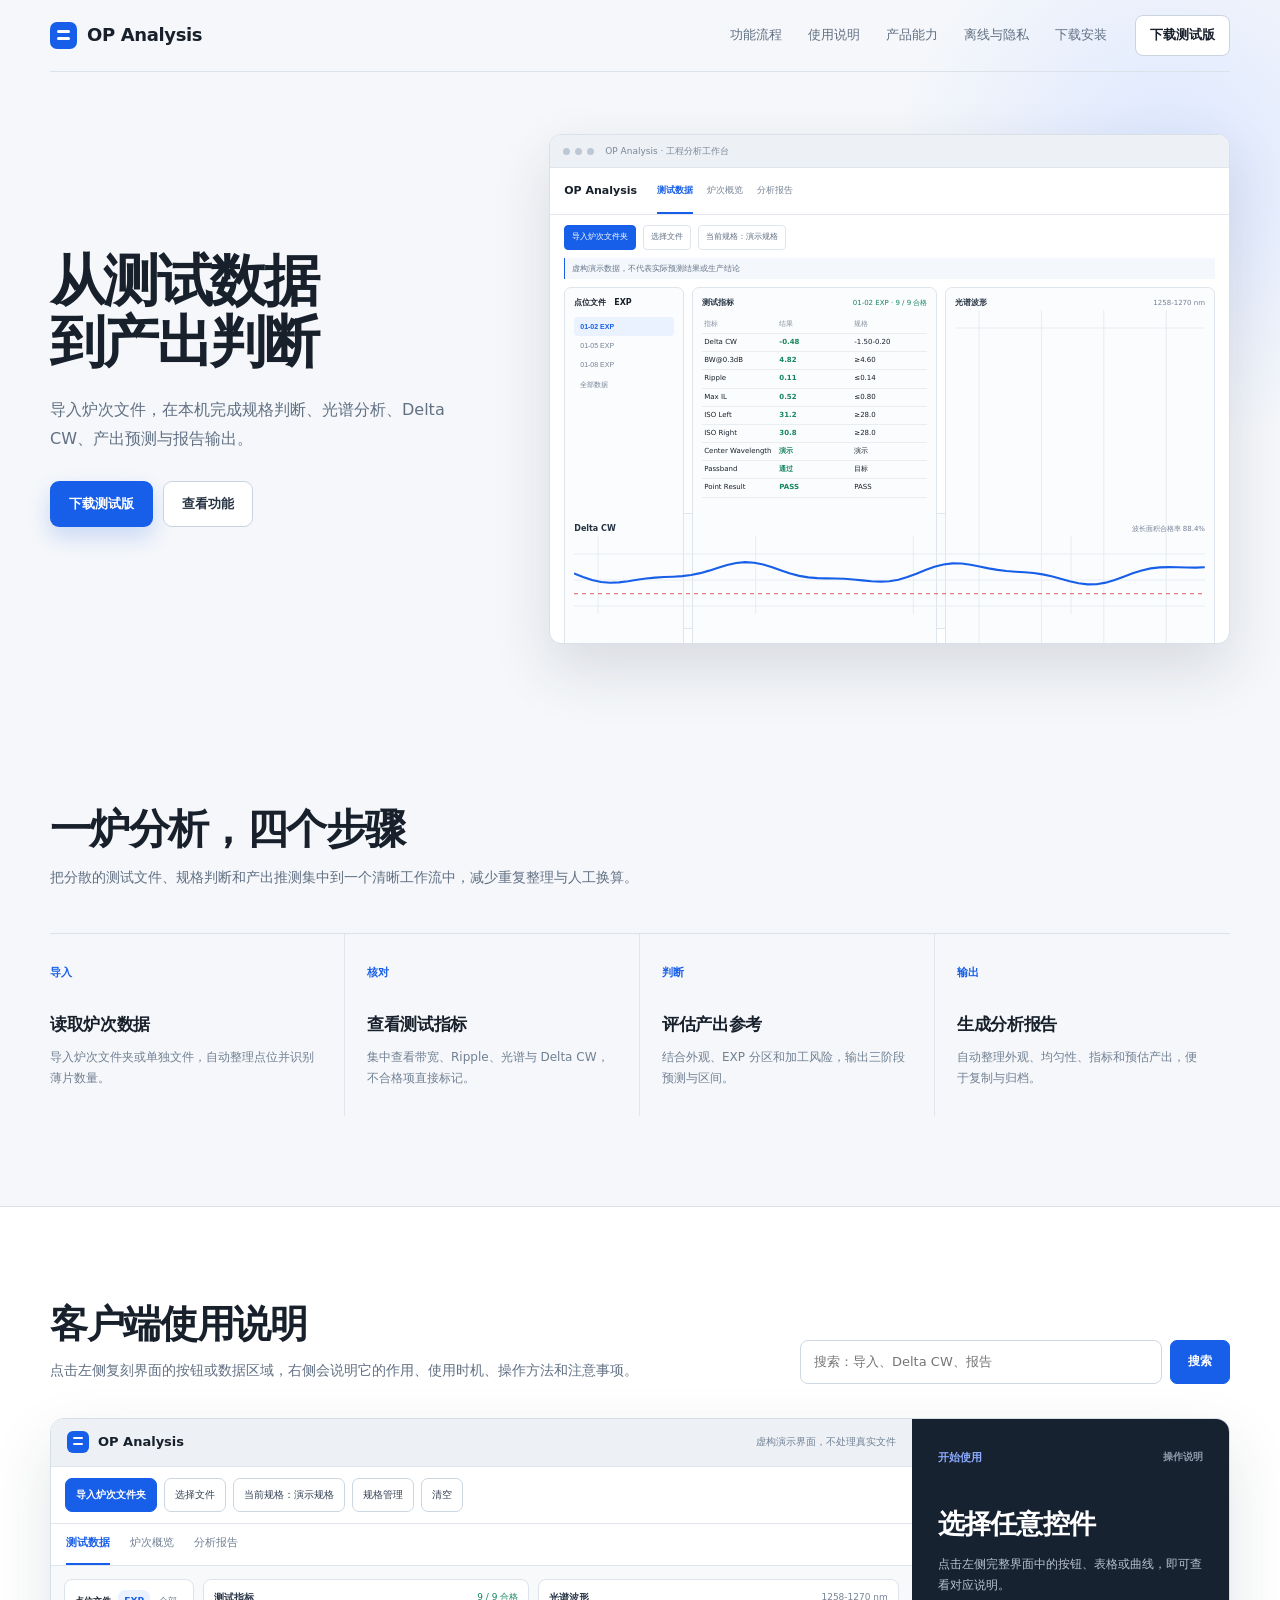
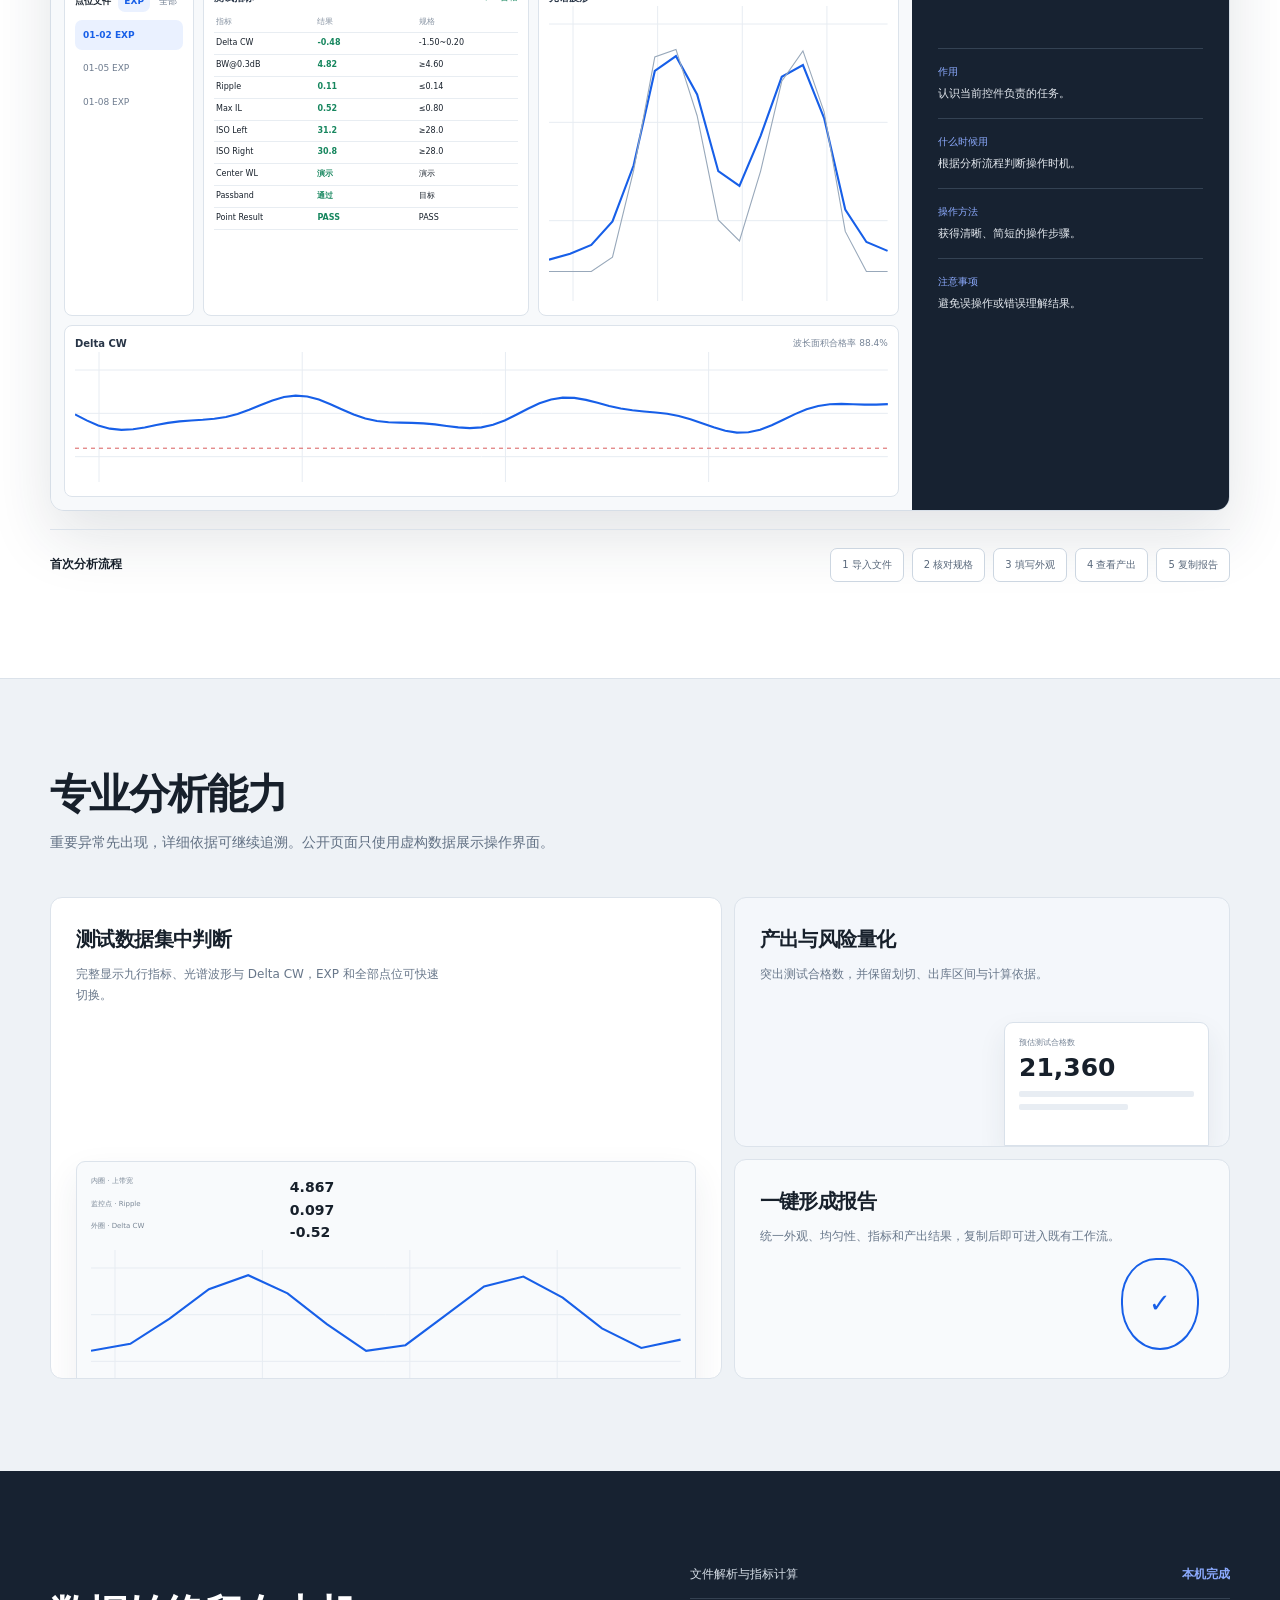
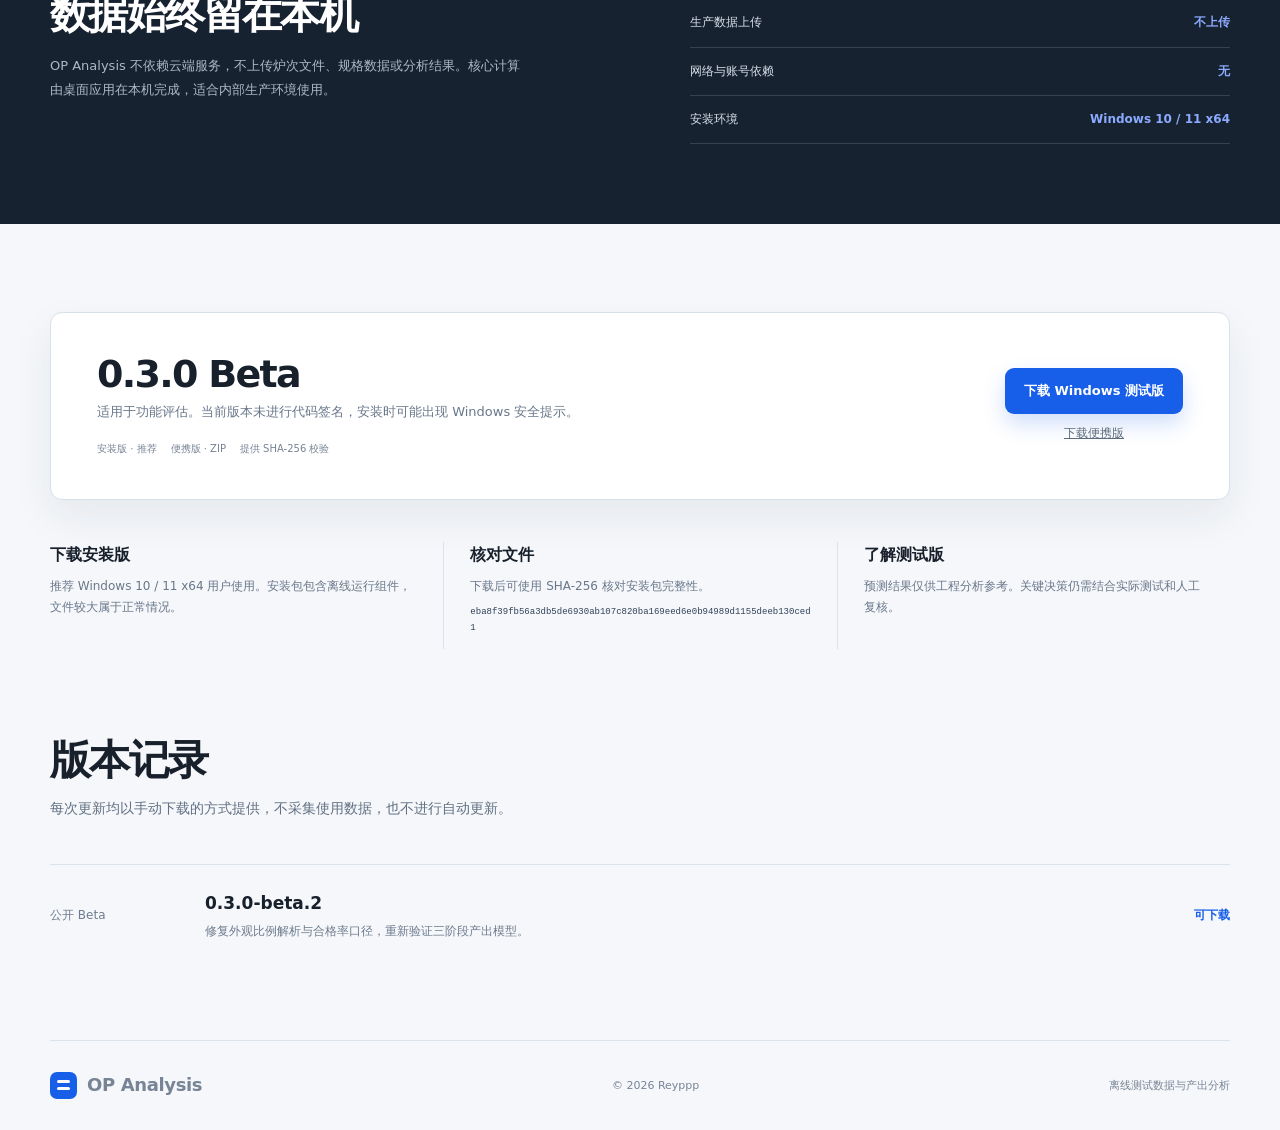
==== index.html @ 9df3c194 "Publish OP Analysis 0.3.0-beta.2" ====
<!doctype html>
<html lang="zh-CN">
<head>
  <meta charset="utf-8">
  <meta name="viewport" content="width=device-width,initial-scale=1">
  <meta name="description" content="OP Analysis 是面向 Windows 的离线测试数据与产出分析工具。">
  <meta property="og:title" content="OP Analysis">
  <meta property="og:description" content="离线测试数据与产出分析">
  <meta property="og:image" content="https://reyp.us/assets/og.png">
  <meta name="twitter:card" content="summary_large_image">
  <title>OP Analysis | 离线测试数据与产出分析</title>
  <link rel="stylesheet" href="styles.css">
</head>
<body>
  <!-- THESIS: 让工程人员在一个安静、可信的页面内理解 OP Analysis 的离线分析能力，拒绝通用 SaaS 装饰。 OWN-WORLD: 冷灰背景、深炭文字和单一钴蓝强调，12px 圆角与精细分隔线。 STORY: 访客看见真实功能的虚构演示，理解数据留在本机，并下载可核验的测试版。 FIRST VIEWPORT: 左侧两行价值主张和下载动作，右侧为可切换的演示工作台。 FORM: 已确认成品参考图的非对称工程发布页。 FINISH: unreviewed and undocumented is unfinished; this build ends with the finish review, the verdict, DESIGN.md, and every shipping raster carrying its provenance. -->
  <header class="site-header">
    <a class="brand" href="#top" aria-label="OP Analysis 首页"><span class="brand-mark" aria-hidden="true"></span>OP Analysis</a>
    <nav aria-label="主导航"><a href="#workflow">功能流程</a><a href="#guide">使用说明</a><a href="#capabilities">产品能力</a><a href="#privacy">离线与隐私</a><a href="#install">下载安装</a></nav>
    <a class="nav-download" href="#install">下载测试版</a>
  </header>

  <main id="top">
    <section class="hero shell">
      <div class="hero-copy">
        <h1>从测试数据<br>到产出判断</h1>
        <p>导入炉次文件，在本机完成规格判断、光谱分析、Delta CW、产出预测与报告输出。</p>
        <div class="hero-actions">
          <a id="installerDownload" class="button button-primary" href="#install">下载测试版</a>
          <a class="button button-secondary" href="#capabilities">查看功能</a>
        </div>
      </div>

      <section class="demo-shell hero-demo" aria-label="OP Analysis 虚构操作演示">
        <div class="demo-window"><span></span><span></span><span></span><small>OP Analysis · 工程分析工作台</small></div>
        <div class="demo-appbar"><b>OP Analysis</b><div class="demo-tabs" role="tablist" aria-label="演示标签"><button id="demo-tab-data" class="active" data-demo-tab="data" role="tab" aria-selected="true" aria-controls="demo-panel-data">测试数据</button><button id="demo-tab-overview" data-demo-tab="overview" role="tab" aria-selected="false" aria-controls="demo-panel-overview">炉次概览</button><button id="demo-tab-report" data-demo-tab="report" role="tab" aria-selected="false" aria-controls="demo-panel-report">分析报告</button></div></div>
        <div class="demo-toolbar"><b class="import-chip">导入炉次文件夹</b><span>选择文件</span><span>当前规格：演示规格</span></div>
        <p class="demo-disclaimer">虚构演示数据，不代表实际预测结果或生产结论</p>

        <section id="demo-panel-data" class="demo-panel active" data-demo-panel="data" role="tabpanel" aria-labelledby="demo-tab-data">
          <div class="data-layout">
            <aside class="file-list"><b>点位文件　EXP</b><button class="selected" data-demo-file="01-02 EXP">01-02 EXP</button><button data-demo-file="01-05 EXP">01-05 EXP</button><button data-demo-file="01-08 EXP">01-08 EXP</button><button data-demo-file="全部数据">全部数据</button></aside>
            <div class="metric-table"><div class="panel-title"><b>测试指标</b><span id="activeDemoFile">01-02 EXP · 9 / 9 合格</span></div><table><thead><tr><th>指标</th><th>结果</th><th>规格</th></tr></thead><tbody id="demoMetrics"></tbody></table></div>
            <div class="wave-card"><div class="panel-title"><b>光谱波形</b><span>1258-1270 nm</span></div><canvas id="waveCanvas" aria-label="虚构光谱波形"></canvas></div>
          </div>
          <div class="delta-card"><div class="panel-title"><b>Delta CW</b><span>波长面积合格率 88.4%</span></div><canvas id="deltaCanvas" aria-label="虚构 Delta CW 曲线"></canvas></div>
        </section>

        <section id="demo-panel-overview" class="demo-panel" data-demo-panel="overview" role="tabpanel" aria-labelledby="demo-tab-overview" hidden>
          <div class="overview-inputs"><span>炉号<strong>SAMPLE-A</strong></span><span>规格<strong>演示规格</strong></span><span>薄片数量<strong>19（自动识别）</strong></span><span>外观<strong>30-15，占比 94%</strong></span></div>
          <div class="result-cards"><article><span>预估划切颗粒数</span><strong>41,280</strong><small>区间 36,900-45,660</small></article><article class="main-result"><span>预估测试合格数</span><strong>24,860</strong><small>区间 20,140-28,920</small></article><article><span>预估出库数</span><strong>20,730</strong><small>区间 16,800-24,660</small></article></div>
          <div class="rate-row"><span>外观可用率<b>94.0%</b></span><span>波长合格率<b>88.4%</b></span><span>指标合格率<b>100%</b></span></div>
          <details><summary>计算详情</summary><p>演示页仅展示信息组织方式，不包含真实计算规则或模型数据。</p></details>
        </section>

        <section id="demo-panel-report" class="demo-panel" data-demo-panel="report" role="tabpanel" aria-labelledby="demo-tab-report" hidden>
          <div class="report-actions"><b>分析报告预览</b><button id="copyDemoReport" type="button">复制报告</button></div>
          <div class="report-sheet"><div><span>日期 / 产品</span><strong>2026-08-24<br>演示产品</strong></div><div><span>炉号 / 规格</span><strong>SAMPLE-A<br>演示规格</strong></div><div class="report-analysis"><span>分析结果</span><p>①外观：30-15，占比 94%<br>②均匀性：合格率 88.4%<br>③指标：内圈、监控点、外圈数据已汇总</p></div><div><span>预估产出</span><strong>20,730<br>（19 pcs）</strong></div></div>
          <p id="copyStatus" class="copy-status" aria-live="polite"></p>
        </section>
      </section>
    </section>

    <section id="workflow" class="workflow shell">
      <div class="section-intro"><h2>一炉分析，四个步骤</h2><p>把分散的测试文件、规格判断和产出推测集中到一个清晰工作流中，减少重复整理与人工换算。</p></div>
      <div class="workflow-grid">
        <article><span>导入</span><h3>读取炉次数据</h3><p>导入炉次文件夹或单独文件，自动整理点位并识别薄片数量。</p></article>
        <article><span>核对</span><h3>查看测试指标</h3><p>集中查看带宽、Ripple、光谱与 Delta CW，不合格项直接标记。</p></article>
        <article><span>判断</span><h3>评估产出参考</h3><p>结合外观、EXP 分区和加工风险，输出三阶段预测与区间。</p></article>
        <article><span>输出</span><h3>生成分析报告</h3><p>自动整理外观、均匀性、指标和预估产出，便于复制与归档。</p></article>
      </div>
    </section>

    <section id="guide" class="client-guide">
      <div class="shell">
        <div class="guide-heading">
          <div><h2>客户端使用说明</h2><p>点击左侧复刻界面的按钮或数据区域，右侧会说明它的作用、使用时机、操作方法和注意事项。</p></div>
          <form class="guide-search" id="guideSearch" role="search"><label><span class="sr-only">搜索功能</span><input id="guideSearchInput" type="search" placeholder="搜索：导入、Delta CW、报告"></label><button type="submit">搜索</button></form>
        </div>

        <div class="guide-workbench">
          <div class="guide-client" aria-label="OP Analysis 虚构客户端操作演示">
            <div class="guide-windowbar"><span class="brand-mark" aria-hidden="true"></span><strong>OP Analysis</strong><small>虚构演示界面，不处理真实文件</small></div>
            <div class="guide-toolbar" aria-label="导入与规格操作">
              <button class="guide-primary" type="button" data-guide-feature="import-folder">导入炉次文件夹</button>
              <button type="button" data-guide-feature="choose-files">选择文件</button>
              <button type="button" data-guide-feature="current-spec">当前规格：演示规格</button>
              <button type="button" data-guide-feature="spec-manager">规格管理</button>
              <button type="button" data-guide-feature="clear">清空</button>
            </div>
            <div class="guide-tabs" role="tablist" aria-label="客户端页面">
              <button class="active" id="guide-tab-data" type="button" role="tab" aria-selected="true" aria-controls="guide-screen-data" data-guide-screen="data" data-guide-feature="tab-data">测试数据</button>
              <button id="guide-tab-overview" type="button" role="tab" aria-selected="false" aria-controls="guide-screen-overview" data-guide-screen="overview" data-guide-feature="tab-overview">炉次概览</button>
              <button id="guide-tab-report" type="button" role="tab" aria-selected="false" aria-controls="guide-screen-report" data-guide-screen="report" data-guide-feature="tab-report">分析报告</button>
            </div>

            <section class="guide-screen active" id="guide-screen-data" role="tabpanel" aria-labelledby="guide-tab-data" data-guide-panel="data">
              <div class="guide-data-grid">
                <aside class="guide-file-panel">
                  <div><strong>点位文件</strong><span><button class="active" type="button" data-guide-feature="exp-filter">EXP</button><button type="button" data-guide-feature="all-filter">全部</button></span></div>
                  <button class="selected" type="button" data-guide-feature="point-file">01-02 EXP</button><button type="button" data-guide-feature="point-file">01-05 EXP</button><button type="button" data-guide-feature="point-file">01-08 EXP</button>
                </aside>
                <div class="guide-metric-panel" tabindex="0" role="button" data-guide-feature="metrics-table">
                  <div class="guide-panel-title"><strong>测试指标</strong><span>9 / 9 合格</span></div>
                  <table><thead><tr><th>指标</th><th>结果</th><th>规格</th></tr></thead><tbody><tr><td>Delta CW</td><td>-0.48</td><td>-1.50~0.20</td></tr><tr><td>BW@0.3dB</td><td>4.82</td><td>≥4.60</td></tr><tr><td>Ripple</td><td>0.11</td><td>≤0.14</td></tr><tr><td>Max IL</td><td>0.52</td><td>≤0.80</td></tr><tr><td>ISO Left</td><td>31.2</td><td>≥28.0</td></tr><tr><td>ISO Right</td><td>30.8</td><td>≥28.0</td></tr><tr><td>Center WL</td><td>演示</td><td>演示</td></tr><tr><td>Passband</td><td>通过</td><td>目标</td></tr><tr><td>Point Result</td><td>PASS</td><td>PASS</td></tr></tbody></table>
                </div>
                <figure class="guide-chart-card" tabindex="0" role="button" data-guide-feature="spectrum"><figcaption><strong>光谱波形</strong><span>1258-1270 nm</span></figcaption><canvas id="guideWaveCanvas" aria-label="虚构光谱波形"></canvas></figure>
              </div>
              <figure class="guide-delta-card" tabindex="0" role="button" data-guide-feature="delta-cw"><figcaption><strong>Delta CW</strong><span>波长面积合格率 88.4%</span></figcaption><canvas id="guideDeltaCanvas" aria-label="虚构 Delta CW 曲线"></canvas></figure>
            </section>

            <section class="guide-screen" id="guide-screen-overview" role="tabpanel" aria-labelledby="guide-tab-overview" data-guide-panel="overview" hidden>
              <div class="guide-overview-fields"><button type="button" data-guide-feature="lot-id"><span>炉号</span><strong>DEMO-001</strong></button><button type="button" data-guide-feature="current-spec"><span>产品系列 / 规格</span><strong>演示规格</strong></button><button type="button" data-guide-feature="slice-count"><span>薄片数量</span><strong>19（自动识别）</strong></button><button type="button" data-guide-feature="appearance"><span>外观描述</span><strong>30-15，占比94%</strong></button></div>
              <div class="guide-risk-row"><button class="guide-risk-badge" type="button" data-guide-feature="high-risk"><span aria-hidden="true"></span>高风险<small>查看解释</small></button></div>
              <div class="guide-yield-cards"><button type="button" data-guide-feature="cut-result"><span>预估划切颗粒数</span><strong>41,280</strong><small>36,900~45,660</small></button><button class="main" type="button" data-guide-feature="test-result"><span>预估测试合格数</span><strong>24,860</strong><small>20,140~28,920</small></button><button type="button" data-guide-feature="ship-result"><span>预估出库数</span><strong>20,730</strong><small>16,800~24,660</small></button></div>
              <div class="guide-rate-row"><span>外观可用率<b>94.0%</b></span><span>波长合格率<b>88.4%</b></span><span>指标合格率<b>100%</b></span></div>
              <div class="guide-overview-actions"><button type="button" data-guide-feature="output-report">输出分析报告</button><button type="button" data-guide-feature="restore-default">恢复默认</button><button type="button" data-guide-feature="calculation-detail">计算详情</button><button type="button" data-guide-feature="algorithm-model">算法模型</button></div>
            </section>

            <section class="guide-screen" id="guide-screen-report" role="tabpanel" aria-labelledby="guide-tab-report" data-guide-panel="report" hidden>
              <div class="guide-report-actions"><strong>分析报告</strong><span><button type="button" data-guide-feature="refresh-report">生成 / 刷新报告</button><button class="guide-primary" type="button" data-guide-feature="copy-report">复制报告</button></span></div>
              <div class="guide-report-table" tabindex="0" role="button" data-guide-feature="report-table"><div><span>日期 / 产品</span><strong>2026-08-26<br>演示产品</strong></div><div><span>炉号 / 规格</span><strong>DEMO-001<br>演示规格</strong></div><div class="wide"><span>分析结果</span><p>①外观：30-15，占比94%<br>②均匀性：合格率88.4%<br>③指标：内圈、监控点、外圈数据已汇总</p></div><div><span>预估产出</span><strong>20,730<br>19 pcs</strong></div></div>
            </section>
          </div>

          <aside class="guide-detail" id="guideDetail" tabindex="-1" aria-live="polite">
            <div class="guide-detail-head"><span id="guideDetailKicker">开始使用</span><b>操作说明</b></div>
            <h3 id="guideDetailTitle">选择任意控件</h3>
            <p id="guideDetailCopy">点击左侧完整界面中的按钮、表格或曲线，即可查看对应说明。</p>
            <dl id="guideDetailList"><div><dt>作用</dt><dd>认识当前控件负责的任务。</dd></div><div><dt>什么时候用</dt><dd>根据分析流程判断操作时机。</dd></div><div><dt>操作方法</dt><dd>获得清晰、简短的操作步骤。</dd></div><div><dt>注意事项</dt><dd>避免误操作或错误理解结果。</dd></div></dl>
          </aside>
        </div>

        <div class="guide-quickstart" aria-label="首次分析流程"><strong>首次分析流程</strong><button type="button" data-guide-jump="import-folder">1 导入文件</button><button type="button" data-guide-jump="current-spec">2 核对规格</button><button type="button" data-guide-jump="appearance">3 填写外观</button><button type="button" data-guide-jump="test-result">4 查看产出</button><button type="button" data-guide-jump="copy-report">5 复制报告</button></div>
      </div>
    </section>

    <section id="capabilities" class="capabilities">
      <div class="shell"><div class="section-intro"><h2>专业分析能力</h2><p>重要异常先出现，详细依据可继续追溯。公开页面只使用虚构数据展示操作界面。</p></div>
        <div class="capability-grid">
          <article class="capability capability-data"><div><h3>测试数据集中判断</h3><p>完整显示九行指标、光谱波形与 Delta CW，EXP 和全部点位可快速切换。</p></div><div class="mini-dashboard"><div><small>内圈 · 上带宽</small><b>4.867</b></div><div><small>监控点 · Ripple</small><b>0.097</b></div><div><small>外圈 · Delta CW</small><b>-0.52</b></div><canvas id="capabilityCanvas" aria-label="虚构指标曲线"></canvas></div></article>
          <article class="capability capability-yield"><h3>产出与风险量化</h3><p>突出测试合格数，并保留划切、出库区间与计算依据。</p><div><small>预估测试合格数</small><b>21,360</b><i></i><i></i></div></article>
          <article class="capability capability-report"><h3>一键形成报告</h3><p>统一外观、均匀性、指标和产出结果，复制后即可进入既有工作流。</p><strong aria-hidden="true">✓</strong></article>
        </div>
      </div>
    </section>

    <section id="privacy" class="privacy">
      <div class="shell privacy-grid"><div><h2>数据始终留在本机</h2><p>OP Analysis 不依赖云端服务，不上传炉次文件、规格数据或分析结果。核心计算由桌面应用在本机完成，适合内部生产环境使用。</p></div><div class="privacy-list"><span>文件解析与指标计算 <b>本机完成</b></span><span>生产数据上传 <b>不上传</b></span><span>网络与账号依赖 <b>无</b></span><span>安装环境 <b>Windows 10 / 11 x64</b></span></div></div>
    </section>

    <section id="install" class="install shell">
      <div class="download-box"><div><h2>0.3.0 Beta</h2><p id="releaseHint">适用于功能评估。当前版本未进行代码签名，安装时可能出现 Windows 安全提示。</p><div class="release-meta"><span>安装版 · 推荐</span><span>便携版 · ZIP</span><span>提供 SHA-256 校验</span></div></div><div class="download-actions"><a id="installerDownloadSecondary" class="button button-primary" href="#install">下载 Windows 测试版</a><a id="portableDownload" class="portable-link" href="#install">下载便携版</a></div></div>
      <div class="install-notes"><article><h3>下载安装版</h3><p>推荐 Windows 10 / 11 x64 用户使用。安装包包含离线运行组件，文件较大属于正常情况。</p></article><article><h3>核对文件</h3><p>下载后可使用 SHA-256 核对安装包完整性。<code id="shaValue">发布时提供</code></p></article><article><h3>了解测试版</h3><p>预测结果仅供工程分析参考。关键决策仍需结合实际测试和人工复核。</p></article></div>
    </section>

    <section class="release shell"><div class="section-intro"><h2>版本记录</h2><p>每次更新均以手动下载的方式提供，不采集使用数据，也不进行自动更新。</p></div><article><time>公开 Beta</time><div><h3 id="releaseVersion">0.3.0-beta.2</h3><p>修复外观比例解析与合格率口径，重新验证三阶段产出模型。</p></div><span id="releaseState">准备中</span></article></section>
  </main>

  <footer class="shell"><a class="brand" href="#top"><span class="brand-mark" aria-hidden="true"></span>OP Analysis</a><span>© <span id="year"></span> Reyppp</span><span>离线测试数据与产出分析</span></footer>
  <script src="release.js"></script>
  <script src="demo.js"></script>
</body>
</html>
---- styles.css ----
:root {
  color-scheme: light;
  --ground: #f5f7fa;
  --paper: #fff;
  --surface: #eef2f6;
  --line: #dbe2ea;
  --ink: #17202b;
  --muted: #617083;
  --blue: #175fe8;
  --blue-dark: #104bc1;
  --blue-soft: #eaf1ff;
  --night: #172231;
  --radius: 12px;
  overflow-x: clip;
}
* { box-sizing: border-box; }
html { scroll-behavior: smooth; }
body { margin: 0; overflow-x: clip; background: var(--ground); color: var(--ink); font-family: "Segoe UI Variable", "Microsoft YaHei", system-ui, sans-serif; line-height: 1.6; }
a { color: inherit; }
.sr-only { position: absolute; width: 1px; height: 1px; overflow: hidden; clip: rect(0,0,0,0); white-space: nowrap; }
.shell { width: min(1180px, calc(100% - 48px)); margin-inline: auto; }

.site-header { width: min(1180px, calc(100% - 48px)); height: 72px; display: flex; align-items: center; gap: 28px; margin: auto; border-bottom: 1px solid var(--line); }
.brand { display: inline-flex; align-items: center; gap: 10px; font-size: 18px; font-weight: 700; letter-spacing: -.02em; text-decoration: none; }
.brand-mark { position: relative; width: 27px; height: 27px; border-radius: 7px; background: var(--blue); }
.brand-mark:before { content: ""; position: absolute; top: 8px; left: 7px; width: 13px; height: 3px; border-radius: 2px; background: #fff; box-shadow: 0 7px 0 #fff; }
nav { display: flex; gap: 26px; margin-left: auto; }
nav a { color: var(--muted); font-size: 13px; text-decoration: none; transition: color .2s ease; }
nav a:hover, .portable-link:hover { color: var(--blue); }
.nav-download { padding: 9px 14px; border: 1px solid #cad4df; border-radius: 8px; background: var(--paper); font-size: 13px; font-weight: 650; text-decoration: none; }

.hero { position: relative; display: grid; grid-template-columns: .78fr 1.22fr; align-items: center; gap: 64px; min-height: 610px; padding-block: 62px 72px; }
.hero:after { content: ""; position: absolute; z-index: -1; top: -180px; right: -17vw; width: 560px; height: 560px; border-radius: 50%; background: radial-gradient(circle, #dce7ff 0, rgba(220,231,255,0) 69%); }
h1, h2, h3, p { margin-top: 0; }
h1 { max-width: 440px; margin-bottom: 22px; font-size: clamp(42px, 4.4vw, 62px); line-height: 1.08; letter-spacing: -.045em; font-weight: 720; }
.hero-copy > p { max-width: 420px; margin-bottom: 28px; color: var(--muted); font-size: 16px; line-height: 1.82; }
.hero-actions { display: flex; gap: 10px; }
.button { min-height: 46px; display: inline-flex; align-items: center; justify-content: center; padding: 0 18px; border: 1px solid transparent; border-radius: 9px; font-size: 13px; font-weight: 700; text-decoration: none; transition: transform .18s ease, background .18s ease, border-color .18s ease; }
.button:active { transform: translateY(1px); }
.button-primary { background: var(--blue); color: #fff; box-shadow: 0 10px 22px rgba(23,95,232,.2); }
.button-primary:hover { background: var(--blue-dark); }
.button-secondary { border-color: #cad4df; background: var(--paper); color: #283545; }
.button-secondary:hover { border-color: #9eb1c7; }

.demo-shell { min-width: 0; overflow: hidden; border: 1px solid #d9e0e8; border-radius: var(--radius); background: var(--paper); box-shadow: 0 25px 60px rgba(39,53,71,.14); }
.demo-window { height: 33px; display: flex; align-items: center; gap: 5px; padding: 0 13px; border-bottom: 1px solid #dfe5ec; background: #edf1f5; }
.demo-window span { width: 7px; height: 7px; border-radius: 50%; background: #bec8d4; }
.demo-window small { margin-left: 6px; color: #7a8797; font-size: 9px; }
.demo-appbar { height: 47px; display: flex; align-items: center; gap: 20px; padding: 0 14px; border-bottom: 1px solid #e4e8ee; }
.demo-appbar > b { font-size: 11px; }
.demo-tabs { height: 100%; display: flex; gap: 14px; }
.demo-tabs button { padding: 0; border: 0; border-bottom: 2px solid transparent; background: transparent; color: #778494; font-size: 9px; cursor: pointer; }
.demo-tabs button.active { border-bottom-color: var(--blue); color: var(--blue); font-weight: 700; }
.demo-tabs button:focus-visible, .file-list button:focus-visible, .report-actions button:focus-visible { outline: 2px solid var(--blue); outline-offset: 2px; }
.demo-toolbar { display: flex; align-items: center; gap: 7px; padding: 10px 14px; }
.demo-toolbar > * { padding: 5px 7px; border: 1px solid #dfe5ec; border-radius: 4px; color: #607084; font-size: 8px; font-weight: 500; }
.demo-toolbar > b { border-color: var(--blue); background: var(--blue); color: #fff; }
.demo-disclaimer { margin: -2px 14px 8px; padding: 5px 7px; border-left: 1px solid var(--blue); background: #f4f7fb; color: #65758a; font-size: 8px; line-height: 1.4; }
.demo-panel { min-width: 0; padding: 0 14px 14px; }
.data-layout { min-width: 0; display: grid; grid-template-columns: 120px 1fr 1.1fr; gap: 8px; height: 218px; }
.file-list, .metric-table, .wave-card, .delta-card { min-width: 0; border: 1px solid #dfe5ec; border-radius: 7px; background: #fbfcfd; }
.file-list { padding: 9px; }
.file-list > b { display: block; margin-bottom: 7px; font-size: 8px; }
.file-list button { display: block; width: 100%; padding: 6px; border: 0; border-radius: 4px; background: transparent; color: #718094; font-size: 7px; text-align: left; cursor: pointer; }
.file-list button.selected { background: var(--blue-soft); color: var(--blue); font-weight: 700; }
.metric-table, .wave-card, .delta-card { padding: 9px; }
.panel-title { display: flex; justify-content: space-between; align-items: center; color: #728094; font-size: 7px; }
.panel-title b { color: #253243; font-size: 8px; }
.metric-table .panel-title span { color: #16865e; }
table { width: 100%; margin-top: 6px; border-collapse: collapse; table-layout: fixed; font-size: 7px; }
th, td { padding: 3px 2px; overflow-wrap: anywhere; border-bottom: 1px solid #e8edf2; text-align: left; }
th { color: #8793a2; font-weight: 500; }
td:nth-child(2) { color: #16865e; font-weight: 650; }
.wave-card canvas, .delta-card canvas { display: block; width: 100%; height: calc(100% - 18px); }
.delta-card { height: 116px; margin-top: 8px; }
.overview-inputs, .rate-row { display: grid; grid-template-columns: repeat(4, 1fr); gap: 8px; }
.overview-inputs span, .rate-row span { padding: 10px; border: 1px solid #dfe5ec; border-radius: 6px; color: #718094; font-size: 8px; }
.overview-inputs strong, .rate-row b { display: block; margin-top: 2px; color: #263344; font-size: 10px; }
.result-cards { display: grid; grid-template-columns: repeat(3, 1fr); gap: 8px; margin: 16px 0; }
.result-cards article { padding: 13px; border: 1px solid #dfe5ec; border-radius: 7px; }
.result-cards span, .result-cards small { display: block; color: #718094; font-size: 8px; }
.result-cards strong { display: block; margin: 5px 0; color: #253243; font-size: 22px; line-height: 1.1; }
.result-cards .main-result { border-color: #9bb8ff; background: var(--blue-soft); }
.result-cards .main-result strong { color: var(--blue); }
.rate-row { grid-template-columns: repeat(3, 1fr); }
details { margin-top: 12px; padding: 9px; border-top: 1px solid #dfe5ec; color: #68778a; font-size: 9px; }
details p { margin: 7px 0 0; }
.report-actions { display: flex; align-items: center; justify-content: space-between; margin-bottom: 8px; font-size: 10px; }
.report-actions button { padding: 6px 9px; border: 1px solid #cad4df; border-radius: 5px; background: #fff; color: #334154; font-size: 9px; cursor: pointer; }
.report-sheet { display: grid; grid-template-columns: 1fr 1fr 2.3fr 1fr; min-height: 221px; border: 1px solid #cfd8e2; background: #fff; color: #243143; }
.report-sheet > div { padding: 12px; border-right: 1px solid #d5dde6; font-size: 9px; }
.report-sheet > div:last-child { border-right: 0; }
.report-sheet span { display: block; margin-bottom: 9px; color: #738193; font-size: 8px; }
.report-sheet p { line-height: 1.8; }
.copy-status { min-height: 16px; margin: 8px 0 0; color: #16865e; font-size: 9px; text-align: right; }

.workflow { padding-block: 90px; }
.section-intro { max-width: 650px; margin-bottom: 42px; }
.section-intro h2 { margin-bottom: 12px; font-size: clamp(31px,3.2vw,42px); line-height: 1.16; letter-spacing: -.04em; }
.section-intro p { margin-bottom: 0; color: var(--muted); font-size: 14px; line-height: 1.8; }
.workflow-grid { display: grid; grid-template-columns: repeat(4,1fr); border-top: 1px solid var(--line); }
.workflow-grid article { min-height: 182px; padding: 24px 22px 0 0; border-right: 1px solid #e1e6ec; }
.workflow-grid article + article { padding-left: 22px; }
.workflow-grid article:last-child { border-right: 0; }
.workflow-grid span { color: var(--blue); font-size: 11px; font-weight: 700; }
.workflow-grid h3 { margin: 28px 0 9px; font-size: 17px; letter-spacing: -.02em; }
.workflow-grid p { color: #718093; font-size: 12px; line-height: 1.75; }

.client-guide { padding-block: 96px; overflow: hidden; border-block: 1px solid var(--line); background: #fff; }
.guide-heading { display: grid; grid-template-columns: minmax(0,1fr) minmax(320px,430px); gap: 54px; align-items: end; margin-bottom: 34px; }
.guide-heading h2 { margin-bottom: 12px; font-size: 38px; line-height: 1.15; letter-spacing: -.035em; }
.guide-heading p { max-width: 650px; margin-bottom: 0; color: var(--muted); font-size: 14px; line-height: 1.8; }
.guide-search { display: grid; grid-template-columns: 1fr auto; gap: 8px; }
.guide-search label { min-width: 0; }
.guide-search input { width: 100%; height: 44px; padding: 0 13px; border: 1px solid #cfd8e2; border-radius: 8px; background: #fff; color: var(--ink); font: inherit; font-size: 13px; }
.guide-search button, .guide-toolbar button, .guide-tabs button, .guide-file-panel button, .guide-overview-actions button, .guide-report-actions button, .guide-quickstart button { border: 1px solid #ccd6e1; border-radius: 7px; background: #fff; color: #334154; font: inherit; cursor: pointer; }
.guide-search button { padding-inline: 17px; border-color: var(--blue); background: var(--blue); color: #fff; font-size: 12px; font-weight: 700; }
.guide-workbench { display: grid; grid-template-columns: minmax(0,1.9fr) minmax(290px,.7fr); min-height: 650px; border: 1px solid #d6dee7; border-radius: 14px; background: #eef2f6; box-shadow: 0 26px 62px rgba(30,45,63,.13); }
.guide-client { min-width: 0; overflow: hidden; border-radius: 13px 0 0 13px; background: #f7f9fb; }
.guide-windowbar { height: 48px; display: flex; align-items: center; gap: 9px; padding: 0 16px; border-bottom: 1px solid #dfe5ec; background: #edf1f5; }
.guide-windowbar .brand-mark { width: 22px; height: 22px; border-radius: 6px; }
.guide-windowbar .brand-mark:before { top: 6px; left: 6px; width: 10px; height: 2px; box-shadow: 0 6px 0 #fff; }
.guide-windowbar strong { font-size: 13px; }
.guide-windowbar small { margin-left: auto; color: #718094; font-size: 10px; }
.guide-toolbar { display: flex; gap: 7px; padding: 11px 14px; border-bottom: 1px solid #e1e6ec; background: #fff; }
.guide-toolbar button { min-height: 34px; padding: 0 10px; font-size: 10px; }
.guide-toolbar .guide-primary, .guide-report-actions .guide-primary { border-color: var(--blue); background: var(--blue); color: #fff; font-weight: 700; }
.guide-tabs { display: flex; gap: 20px; height: 42px; padding: 0 15px; border-bottom: 1px solid #dfe5ec; background: #fff; }
.guide-tabs button { padding: 0; border: 0; border-bottom: 2px solid transparent; border-radius: 0; background: transparent; color: #718094; font-size: 11px; }
.guide-tabs button.active { border-bottom-color: var(--blue); color: var(--blue); font-weight: 700; }
.guide-screen { min-width: 0; padding: 13px; }
.guide-data-grid { min-width: 0; display: grid; grid-template-columns: 130px minmax(250px,.95fr) minmax(260px,1.05fr); gap: 9px; height: 337px; }
.guide-file-panel, .guide-metric-panel, .guide-chart-card, .guide-delta-card { min-width: 0; margin: 0; border: 1px solid #dce3eb; border-radius: 8px; background: #fff; }
.guide-file-panel { padding: 10px; }
.guide-file-panel > div { display: flex; align-items: center; justify-content: space-between; gap: 5px; margin-bottom: 8px; font-size: 9px; }
.guide-file-panel > div span { display: flex; gap: 3px; }
.guide-file-panel button { display: block; width: 100%; margin-bottom: 3px; padding: 7px; border-color: transparent; background: transparent; color: #6d7b8e; font-size: 9px; text-align: left; }
.guide-file-panel > div button { width: auto; margin: 0; padding: 3px 5px; text-align: center; }
.guide-file-panel button.selected, .guide-file-panel button.active { background: var(--blue-soft); color: var(--blue); font-weight: 700; }
.guide-metric-panel { padding: 10px; cursor: pointer; }
.guide-panel-title, .guide-chart-card figcaption, .guide-delta-card figcaption { display: flex; align-items: center; justify-content: space-between; gap: 8px; color: #758396; font-size: 9px; }
.guide-panel-title strong, .guide-chart-card strong, .guide-delta-card strong { color: #273446; font-size: 10px; }
.guide-panel-title span { color: #16865e; }
.guide-metric-panel table { font-size: 8px; }
.guide-metric-panel th, .guide-metric-panel td { padding: 4px 2px; }
.guide-chart-card, .guide-delta-card { padding: 10px; cursor: pointer; }
.guide-chart-card canvas, .guide-delta-card canvas { display: block; width: 100%; height: calc(100% - 20px); }
.guide-delta-card { height: 172px; margin-top: 9px; }
.guide-overview-fields { display: grid; grid-template-columns: 1fr 1fr 1.05fr 1.7fr; gap: 8px; }
.guide-overview-fields button, .guide-yield-cards button { min-width: 0; padding: 12px; border: 1px solid #dce3eb; border-radius: 8px; background: #fff; color: inherit; font: inherit; text-align: left; cursor: pointer; }
.guide-overview-fields span, .guide-yield-cards span, .guide-yield-cards small { display: block; color: #718094; font-size: 9px; }
.guide-overview-fields strong { display: block; margin-top: 4px; overflow-wrap: anywhere; font-size: 11px; }
.guide-risk-row { display: flex; justify-content: flex-end; margin-top: 9px; }
.guide-risk-badge { display: inline-flex; align-items: center; gap: 6px; min-height: 28px; padding: 0 9px; border: 1px solid #e4b9b2; border-radius: 999px; background: #fff4f2; color: #a43c2d; font: inherit; font-size: 9px; font-weight: 700; cursor: pointer; }
.guide-risk-badge > span { width: 6px; height: 6px; border-radius: 50%; background: #c94d3b; }
.guide-risk-badge small { color: #9b655d; font-size: 8px; font-weight: 500; }
.guide-yield-cards { display: grid; grid-template-columns: repeat(3,1fr); gap: 9px; margin-top: 13px; }
.guide-yield-cards button { min-height: 150px; }
.guide-yield-cards button.main { border-color: #9eb9f5; background: var(--blue-soft); }
.guide-yield-cards strong { display: block; margin: 20px 0 7px; font-size: 29px; line-height: 1; letter-spacing: -.03em; }
.guide-yield-cards button.main strong { color: var(--blue); }
.guide-rate-row { display: grid; grid-template-columns: repeat(3,1fr); gap: 8px; margin-top: 12px; }
.guide-rate-row span { padding: 10px 12px; border-top: 1px solid #dce3eb; color: #718094; font-size: 9px; }
.guide-rate-row b { float: right; color: #273446; font-size: 11px; }
.guide-overview-actions { display: flex; gap: 7px; margin-top: 20px; }
.guide-overview-actions button, .guide-report-actions button { padding: 8px 10px; font-size: 10px; }
.guide-report-actions { display: flex; align-items: center; justify-content: space-between; margin-bottom: 12px; }
.guide-report-actions > span { display: flex; gap: 7px; }
.guide-report-table { display: grid; grid-template-columns: 1fr 1.1fr 2.4fr 1fr; min-height: 420px; border: 1px solid #ced8e3; background: #fff; cursor: pointer; }
.guide-report-table > div { padding: 16px; border-right: 1px solid #d8e0e8; }
.guide-report-table > div:last-child { border-right: 0; }
.guide-report-table span { display: block; margin-bottom: 14px; color: #718094; font-size: 10px; }
.guide-report-table strong, .guide-report-table p { font-size: 12px; line-height: 2; }
.guide-detail { min-width: 0; padding: 30px 26px; border-radius: 0 13px 13px 0; background: var(--night); color: #fff; }
.guide-detail-head { display: flex; align-items: center; justify-content: space-between; gap: 15px; margin-bottom: 42px; }
.guide-detail-head span { color: #8dabff; font-size: 11px; font-weight: 700; }
.guide-detail-head b { color: #8f9bab; font-size: 10px; }
.guide-detail h3 { margin-bottom: 13px; font-size: 27px; line-height: 1.2; letter-spacing: -.03em; }
.guide-detail > p { min-height: 68px; margin-bottom: 26px; color: #b8c2ce; font-size: 12px; line-height: 1.8; }
.guide-detail dl { margin: 0; }
.guide-detail dl div { padding: 15px 0; border-top: 1px solid #344253; }
.guide-detail dt { margin-bottom: 5px; color: #8dabff; font-size: 10px; }
.guide-detail dd { margin: 0; color: #e5eaf0; font-size: 11px; line-height: 1.65; }
.guide-client [data-guide-feature].is-guide-active { outline: 2px solid var(--blue); outline-offset: 2px; box-shadow: 0 0 0 5px rgba(23,95,232,.1); }
.guide-search input:focus-visible, .guide-search button:focus-visible, .guide-client [role="button"]:focus-visible, .guide-client button:focus-visible, .guide-quickstart button:focus-visible { outline: 2px solid var(--blue); outline-offset: 2px; }
.guide-quickstart { display: flex; align-items: center; gap: 8px; margin-top: 18px; padding-top: 18px; border-top: 1px solid var(--line); }
.guide-quickstart strong { margin-right: auto; font-size: 12px; }
.guide-quickstart button { padding: 8px 11px; color: #59687b; font-size: 10px; }

.capabilities { padding-block: 92px; background: var(--surface); }
.capability-grid { display: grid; grid-template-columns: 1.15fr .85fr; grid-template-rows: 250px 220px; gap: 12px; }
.capability { position: relative; overflow: hidden; padding: 25px; border: 1px solid #dce3eb; border-radius: var(--radius); background: #f9fafb; }
.capability h3 { margin-bottom: 9px; font-size: 20px; letter-spacing: -.03em; }
.capability p { max-width: 370px; color: #68778a; font-size: 12px; line-height: 1.75; }
.capability-data { grid-row: 1 / 3; background: #fff; }
.mini-dashboard { position: absolute; right: 25px; bottom: -28px; left: 25px; height: 245px; padding: 14px; border: 1px solid #dce3eb; border-radius: 9px 9px 0 0; background: #f8fafc; box-shadow: 0 14px 35px rgba(40,54,72,.08); }
.mini-dashboard > div { display: grid; grid-template-columns: repeat(3,1fr); gap: 7px; }
.mini-dashboard > div > div { padding: 9px; border-radius: 5px; background: #eef2f6; }
.mini-dashboard small { display: block; color: #7b8897; font-size: 7px; }
.mini-dashboard b { font-size: 14px; }
.mini-dashboard canvas { display: block; width: 100%; height: 140px; margin-top: 7px; }
.capability-yield { background: #f4f7fb; }
.capability-yield > div { position: absolute; right: 20px; bottom: 0; width: 205px; height: 124px; padding: 14px; border: 1px solid #d9e1ea; border-radius: 9px 9px 0 0; background: #fff; box-shadow: 0 12px 28px rgba(38,51,68,.08); }
.capability-yield small { display: block; color: #768496; font-size: 8px; }
.capability-yield b { display: block; margin: 5px 0 11px; font-size: 25px; line-height: 1; }
.capability-yield i { display: block; width: 100%; height: 6px; margin-top: 7px; border-radius: 2px; background: #e8edf3; }
.capability-yield i:last-child { width: 62%; }
.capability-report { background: #f8fafc; }
.capability-report strong { position: absolute; right: 30px; bottom: 28px; display: grid; width: 78px; height: 92px; place-items: center; border: 2px solid var(--blue); border-radius: 45% 45% 50% 50%; color: var(--blue); font-size: 26px; }

.privacy { padding-block: 80px; background: var(--night); color: #fff; }
.privacy-grid { display: grid; grid-template-columns: 1fr 1fr; gap: 100px; align-items: center; }
.privacy h2 { margin-bottom: 16px; font-size: 40px; line-height: 1.14; letter-spacing: -.04em; }
.privacy p { max-width: 480px; margin-bottom: 0; color: #aeb8c5; font-size: 13px; line-height: 1.9; }
.privacy-list span { display: flex; justify-content: space-between; padding: 14px 0; border-bottom: 1px solid #344151; color: #d8e0e9; font-size: 12px; }
.privacy-list b { color: #8cabff; font-weight: 650; }

.install { padding-block: 88px; }
.download-box { display: grid; grid-template-columns: 1fr auto; gap: 30px; align-items: center; padding: 42px 46px; border: 1px solid #d8e0e8; border-radius: var(--radius); background: var(--paper); box-shadow: 0 17px 42px rgba(34,48,66,.07); }
.download-box h2 { margin-bottom: 9px; font-size: 38px; line-height: 1; letter-spacing: -.045em; }
.download-box p { max-width: 570px; margin-bottom: 0; color: #69778a; font-size: 13px; }
.release-meta { display: flex; gap: 14px; margin-top: 18px; color: #778496; font-size: 10px; }
.download-actions { display: flex; flex-direction: column; align-items: center; gap: 10px; }
.portable-link { color: #5e6d7e; font-size: 12px; }
.install-notes { display: grid; grid-template-columns: repeat(3,1fr); gap: 0; margin-top: 42px; }
.install-notes article { padding: 0 26px; border-left: 1px solid var(--line); }
.install-notes article:first-child { padding-left: 0; border-left: 0; }
.install-notes h3 { margin-bottom: 9px; font-size: 16px; }
.install-notes p { color: #69778a; font-size: 12px; line-height: 1.75; }
.install-notes code { display: block; margin-top: 8px; overflow-wrap: anywhere; color: #314158; font-family: "Cascadia Mono", Consolas, monospace; font-size: 9px; }
.release { padding-bottom: 74px; }
.release article { display: grid; grid-template-columns: 135px 1fr 90px; gap: 20px; align-items: center; padding: 25px 0; border-top: 1px solid var(--line); }
.release time, .release article p { color: #6e7c8f; font-size: 12px; }
.release h3 { margin-bottom: 5px; font-size: 17px; }
.release p { margin-bottom: 0; }
.release article > span { color: var(--blue); font-size: 12px; font-weight: 700; text-align: right; }
footer { min-height: 90px; display: flex; align-items: center; justify-content: space-between; gap: 20px; border-top: 1px solid var(--line); color: #778496; font-size: 11px; }
.disabled { pointer-events: none; opacity: .55; }

@media (prefers-reduced-motion:reduce) { *,*:before,*:after { scroll-behavior: auto !important; transition: none !important; } }
@media (max-width:900px) {
  .shell, .site-header { width: min(calc(100% - 36px),640px); }
  nav { display: none; }
  .site-header { height: 64px; }
  .hero { grid-template-columns: 1fr; gap: 35px; min-height: 0; padding-block: 54px 58px; }
  .hero-demo { max-width: 680px; }
  .workflow { padding-block: 64px; }
  .workflow-grid { grid-template-columns: 1fr 1fr; }
  .workflow-grid article:nth-child(2) { border-right: 0; }
  .workflow-grid article:nth-child(n+3) { border-top: 1px solid #e1e6ec; }
  .client-guide { padding-block: 64px; }
  .guide-heading { grid-template-columns: 1fr; gap: 22px; }
  .guide-workbench { grid-template-columns: 1fr; }
  .guide-client { border-radius: 13px 13px 0 0; }
  .guide-data-grid { grid-template-columns: 110px 1fr; height: auto; }
  .guide-chart-card { grid-column: 1 / -1; height: 230px; }
  .guide-detail { border-radius: 0 0 13px 13px; }
  .guide-detail-head { margin-bottom: 24px; }
  .guide-detail > p { min-height: 0; }
  .guide-quickstart { flex-wrap: wrap; }
  .guide-quickstart strong { width: 100%; margin: 0 0 5px; }
  .capabilities { padding-block: 64px; }
  .capability-grid { grid-template-columns: 1fr; grid-template-rows: 390px 215px 215px; }
  .capability-data { grid-row: auto; }
  .privacy-grid { grid-template-columns: 1fr; gap: 38px; }
  .install { padding-block: 62px; }
  .download-box { grid-template-columns: 1fr; padding: 34px; }
  .download-actions { align-items: flex-start; }
  .install-notes { grid-template-columns: 1fr; gap: 22px; }
  .install-notes article { padding: 0; border-left: 0; }
  .release article { grid-template-columns: 1fr; }
  .release article > span { text-align: left; }
  footer { flex-wrap: wrap; padding-block: 22px; }
}
@media (max-width:620px) {
  .shell, .site-header { width: min(calc(100% - 28px),640px); }
  .site-header { gap: 8px; }
  .brand { font-size: 16px; }
  .nav-download { display: none; }
  .hero { padding-top: 38px; }
  h1 { font-size: 42px; }
  .hero-actions { flex-direction: column; align-items: flex-start; }
  .data-layout { grid-template-columns: 1fr; height: auto; }
  .file-list { display: none; }
  .metric-table, .wave-card { width: 100%; height: 220px; }
  .demo-appbar { gap: 10px; }
  .demo-toolbar span { display: none; }
  .demo-disclaimer { margin-bottom: 9px; font-size: 9px; }
  .demo-tabs { gap: 9px; }
  .demo-tabs button { font-size: 8px; }
  .delta-card { height: 120px; }
  .overview-inputs, .result-cards, .rate-row { grid-template-columns: 1fr; }
  .result-cards { gap: 6px; margin: 10px 0; }
  .result-cards strong { font-size: 19px; }
  .report-sheet { grid-template-columns: 1fr 1fr; }
  .report-analysis { grid-column: span 2; }
  .workflow-grid { grid-template-columns: 1fr; }
  .workflow-grid article, .workflow-grid article + article { padding: 20px 0; border-right: 0; border-top: 1px solid #e1e6ec; }
  .workflow-grid article:first-child { border-top: 0; }
  .workflow-grid h3 { margin-top: 18px; }
  .guide-heading h2 { font-size: 32px; }
  .guide-search { grid-template-columns: 1fr; }
  .guide-search button { height: 42px; }
  .guide-windowbar small { display: none; }
  .guide-toolbar { flex-wrap: wrap; }
  .guide-toolbar button { min-height: 42px; flex: 1 1 calc(50% - 7px); font-size: 11px; }
  .guide-tabs { height: 46px; gap: 14px; }
  .guide-tabs button { font-size: 11px; }
  .guide-data-grid { grid-template-columns: 1fr; }
  .guide-file-panel { display: flex; flex-wrap: wrap; gap: 4px; }
  .guide-file-panel > div { width: 100%; font-size: 11px; }
  .guide-file-panel button { min-height: 38px; font-size: 11px; }
  .guide-file-panel > button { width: auto; margin: 0; }
  .guide-panel-title, .guide-chart-card figcaption, .guide-delta-card figcaption { font-size: 10px; }
  .guide-panel-title strong, .guide-chart-card strong, .guide-delta-card strong { font-size: 11px; }
  .guide-metric-panel table { font-size: 10px; }
  .guide-metric-panel th, .guide-metric-panel td { padding: 6px 3px; }
  .guide-chart-card { grid-column: auto; }
  .guide-delta-card { height: 190px; }
  .guide-overview-fields, .guide-yield-cards, .guide-rate-row { grid-template-columns: 1fr; }
  .guide-risk-row { justify-content: flex-start; }
  .guide-risk-badge { min-height: 38px; font-size: 11px; }
  .guide-risk-badge small { font-size: 10px; }
  .guide-yield-cards button { min-height: 118px; }
  .guide-yield-cards strong { margin-top: 12px; }
  .guide-report-table { grid-template-columns: 1fr 1fr; }
  .guide-report-table .wide { grid-column: span 2; }
  .guide-report-table > div:nth-child(2) { border-right: 0; }
  .guide-report-table > div:nth-child(n+3) { border-top: 1px solid #d8e0e8; }
  .guide-detail { padding: 25px 20px; scroll-margin-top: 14px; }
  .guide-detail h3 { font-size: 24px; }
  .guide-detail > p { font-size: 13px; }
  .guide-detail dt { font-size: 11px; }
  .guide-detail dd { font-size: 12px; }
  .guide-quickstart button { min-height: 44px; flex: 1 1 calc(50% - 8px); font-size: 12px; }
  .section-intro { margin-bottom: 30px; }
  .capability-grid { grid-template-rows: 390px 220px 220px; }
  .mini-dashboard { right: 15px; left: 15px; }
  .capability-yield > div { right: 16px; }
  .privacy { padding-block: 60px; }
  .privacy h2 { font-size: 33px; }
  .privacy-list span { font-size: 11px; }
  .download-box { padding: 28px; }
  .download-box h2 { font-size: 33px; }
  .release-meta { flex-wrap: wrap; }
  .release { padding-bottom: 54px; }
  footer { font-size: 10px; }
}
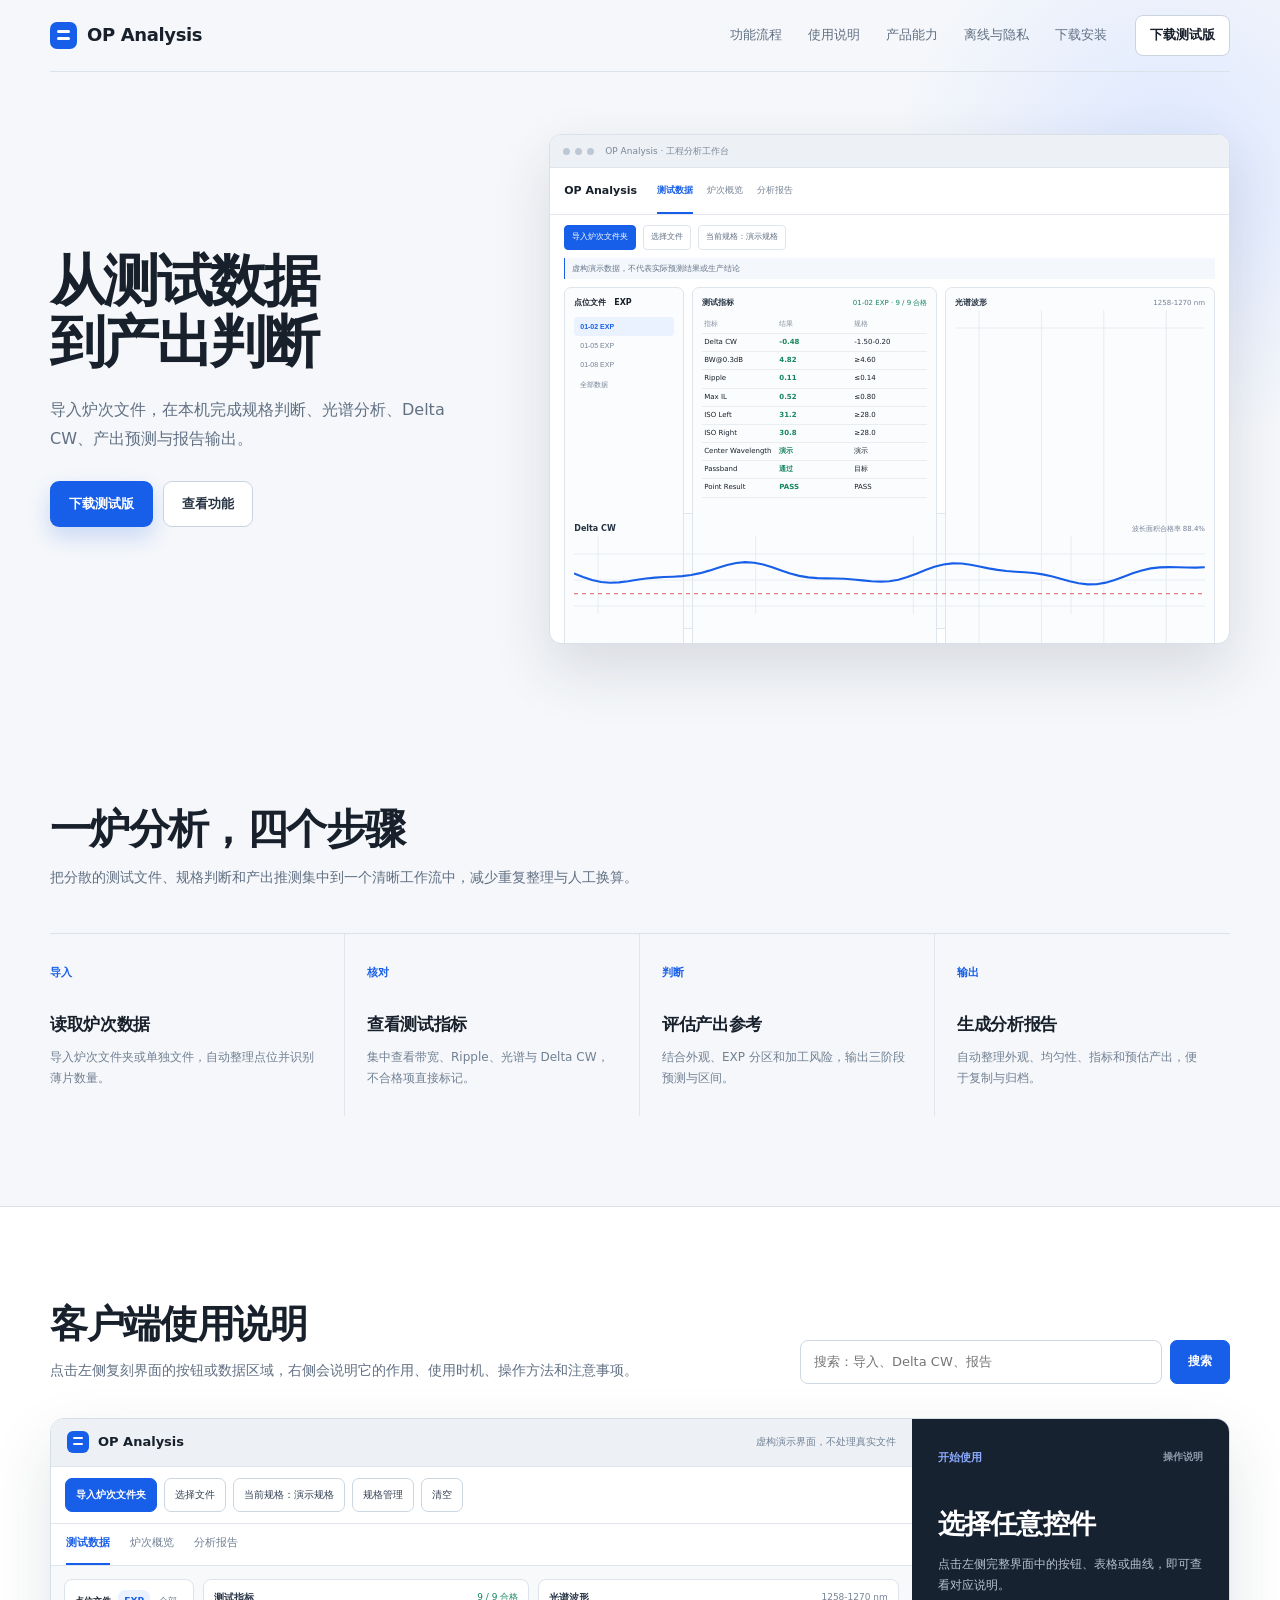
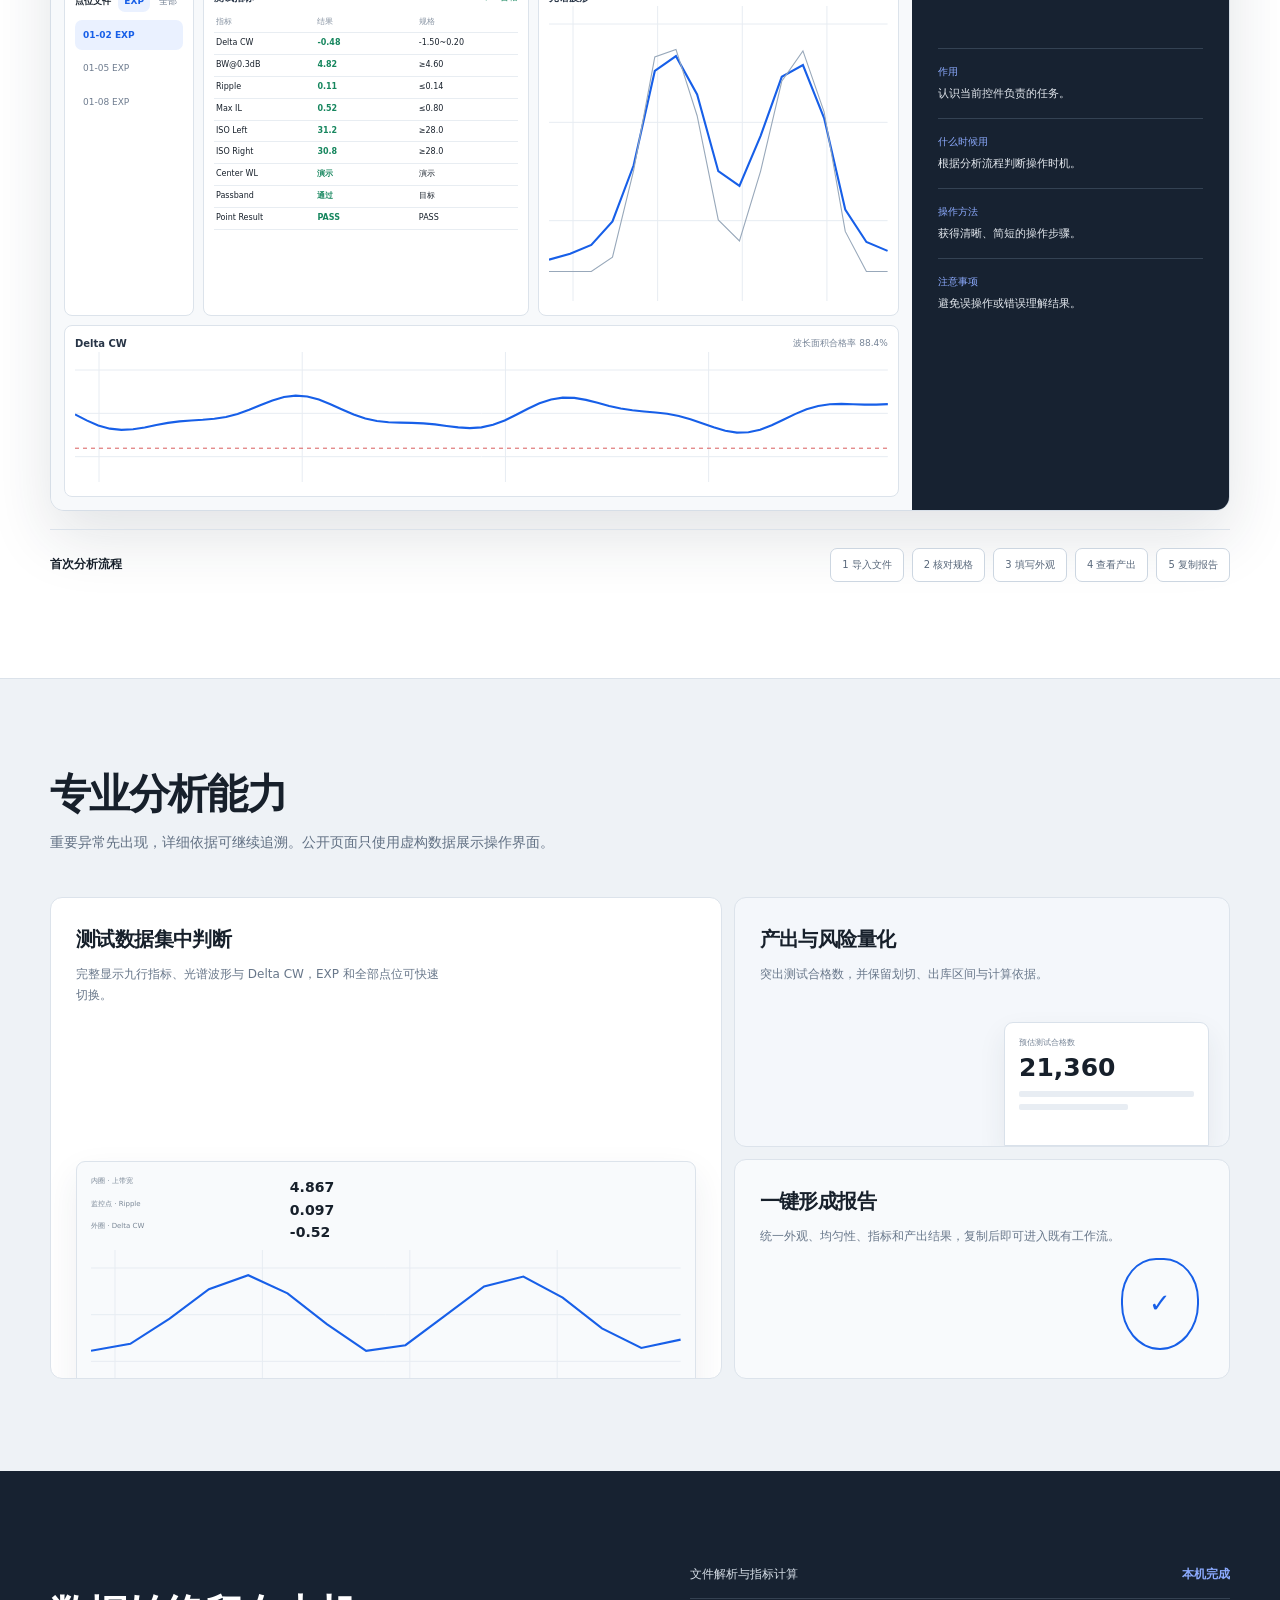
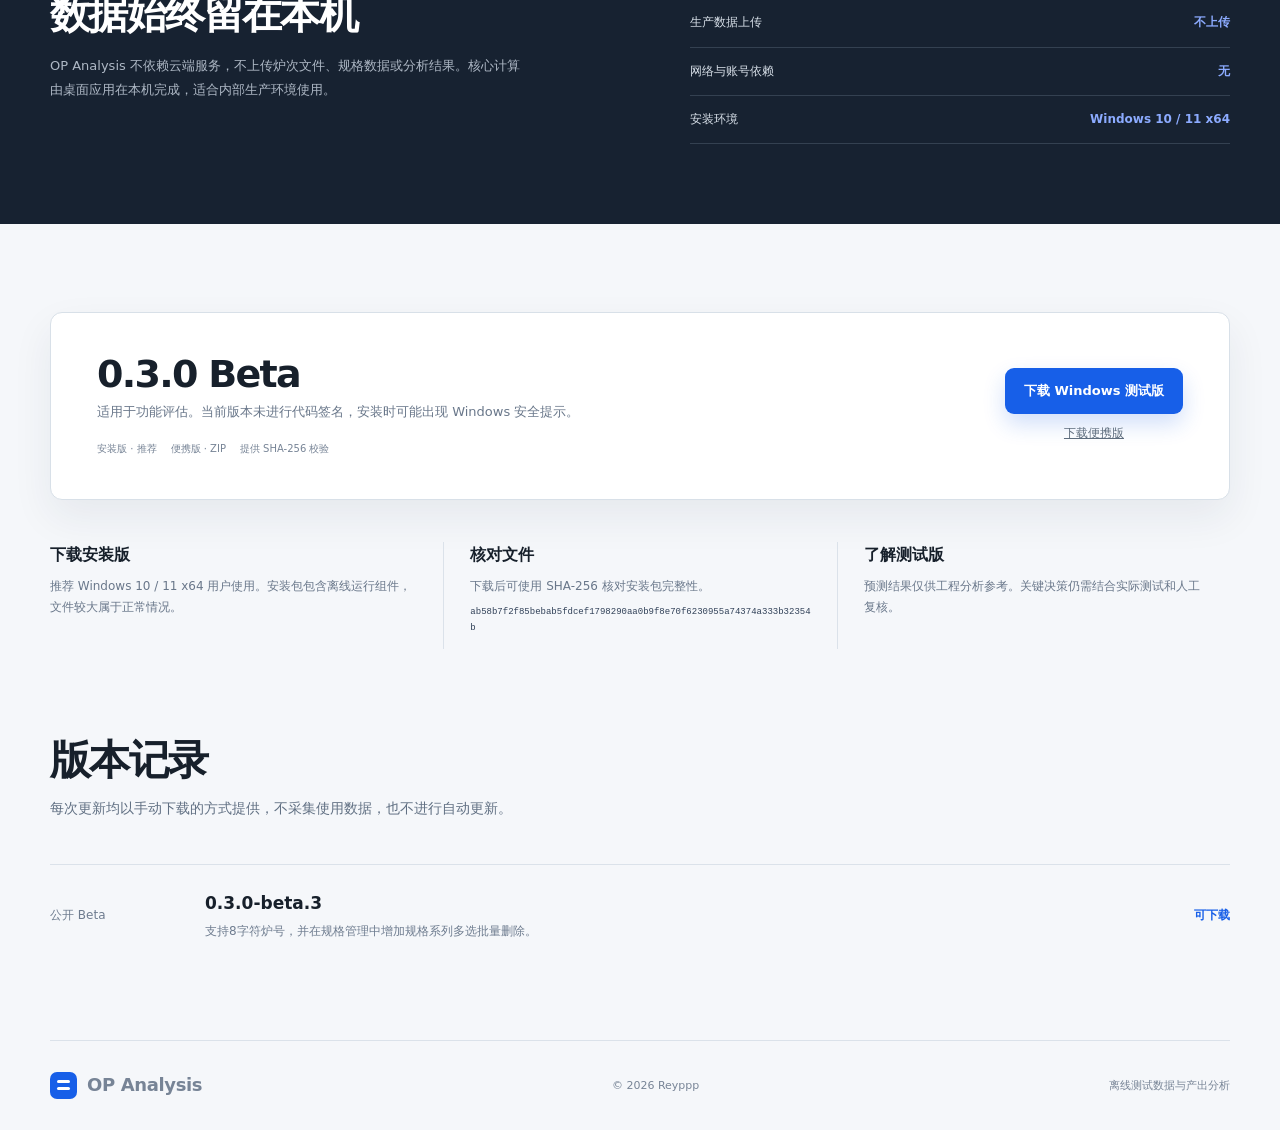
==== commit 72d08a44: "Publish OP Analysis 0.3.0-beta.3" ====
--- a/index.html
+++ b/index.html
@@ -153,7 +153,7 @@
       <div class="install-notes"><article><h3>下载安装版</h3><p>推荐 Windows 10 / 11 x64 用户使用。安装包包含离线运行组件，文件较大属于正常情况。</p></article><article><h3>核对文件</h3><p>下载后可使用 SHA-256 核对安装包完整性。<code id="shaValue">发布时提供</code></p></article><article><h3>了解测试版</h3><p>预测结果仅供工程分析参考。关键决策仍需结合实际测试和人工复核。</p></article></div>
     </section>
 
-    <section class="release shell"><div class="section-intro"><h2>版本记录</h2><p>每次更新均以手动下载的方式提供，不采集使用数据，也不进行自动更新。</p></div><article><time>公开 Beta</time><div><h3 id="releaseVersion">0.3.0-beta.2</h3><p>修复外观比例解析与合格率口径，重新验证三阶段产出模型。</p></div><span id="releaseState">准备中</span></article></section>
+    <section class="release shell"><div class="section-intro"><h2>版本记录</h2><p>每次更新均以手动下载的方式提供，不采集使用数据，也不进行自动更新。</p></div><article><time>公开 Beta</time><div><h3 id="releaseVersion">0.3.0-beta.3</h3><p>支持8字符炉号，并在规格管理中增加规格系列多选批量删除。</p></div><span id="releaseState">准备中</span></article></section>
   </main>
 
   <footer class="shell"><a class="brand" href="#top"><span class="brand-mark" aria-hidden="true"></span>OP Analysis</a><span>© <span id="year"></span> Reyppp</span><span>离线测试数据与产出分析</span></footer>
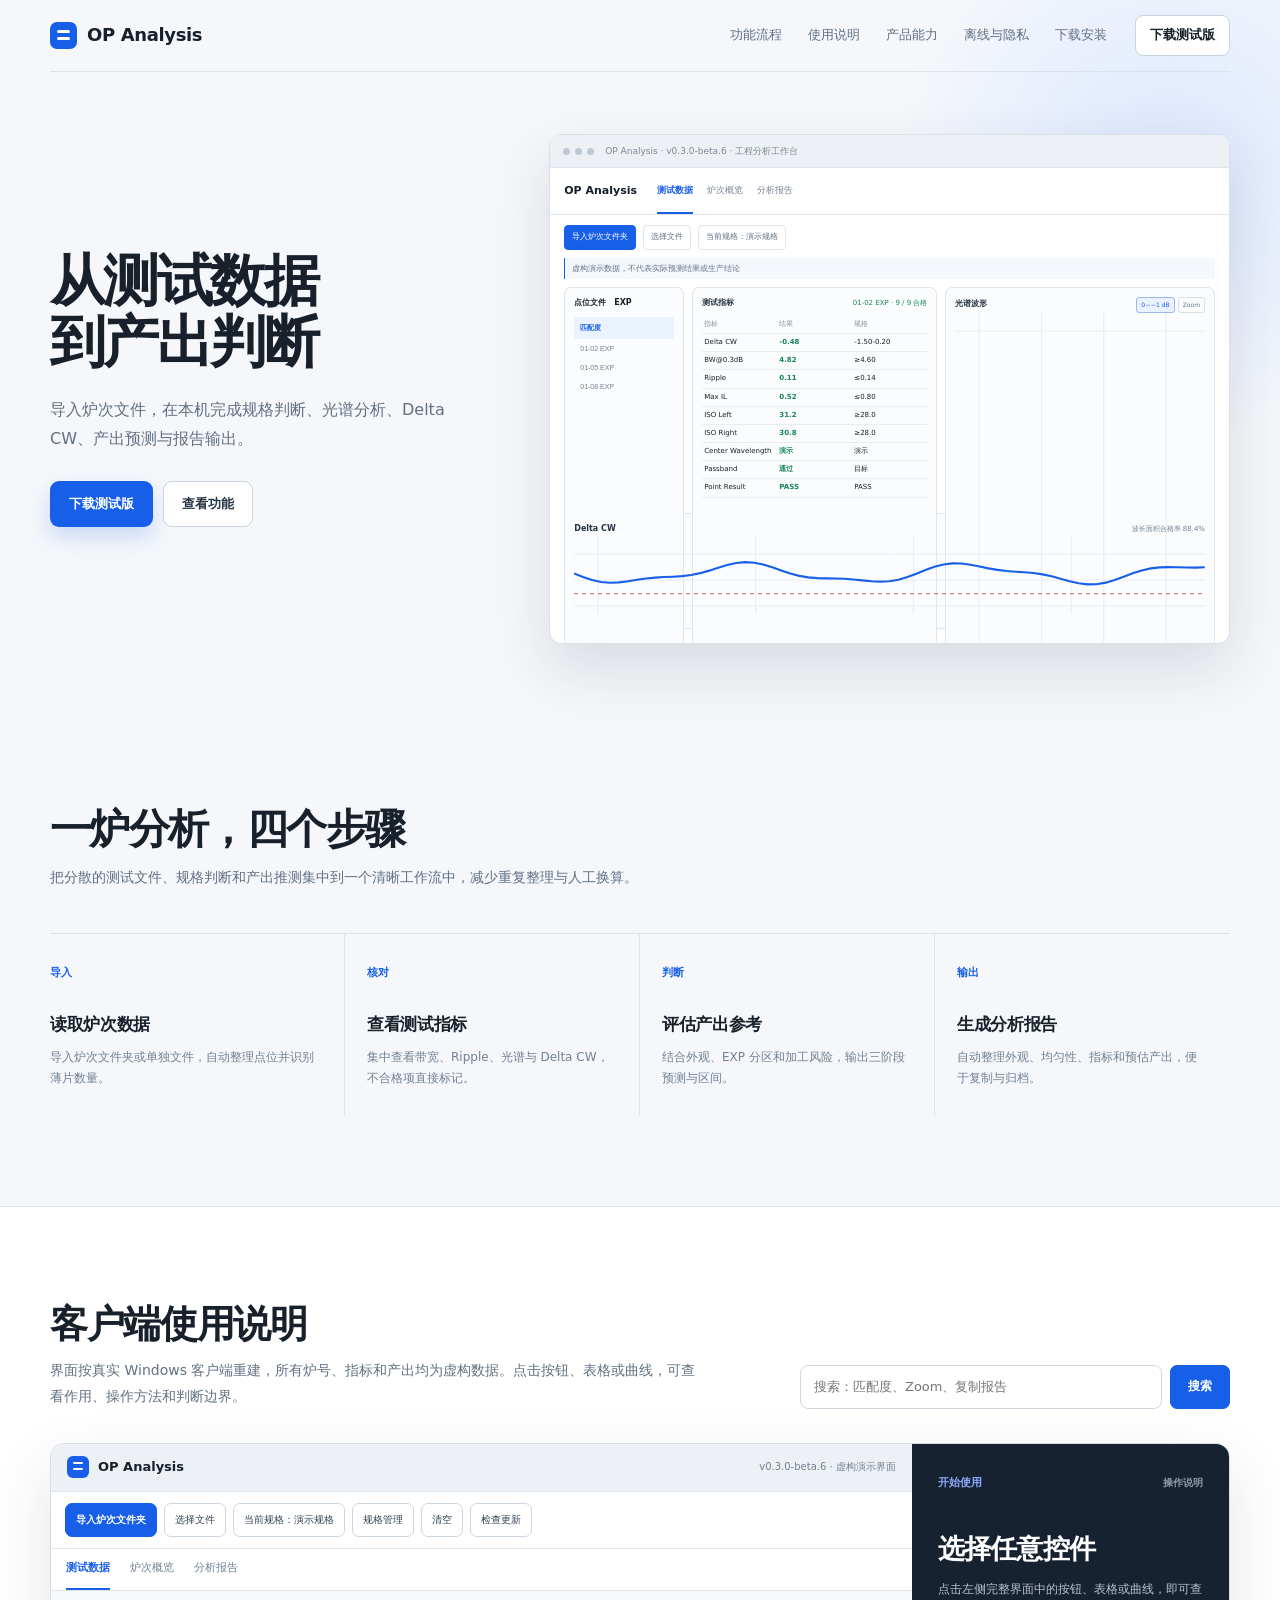
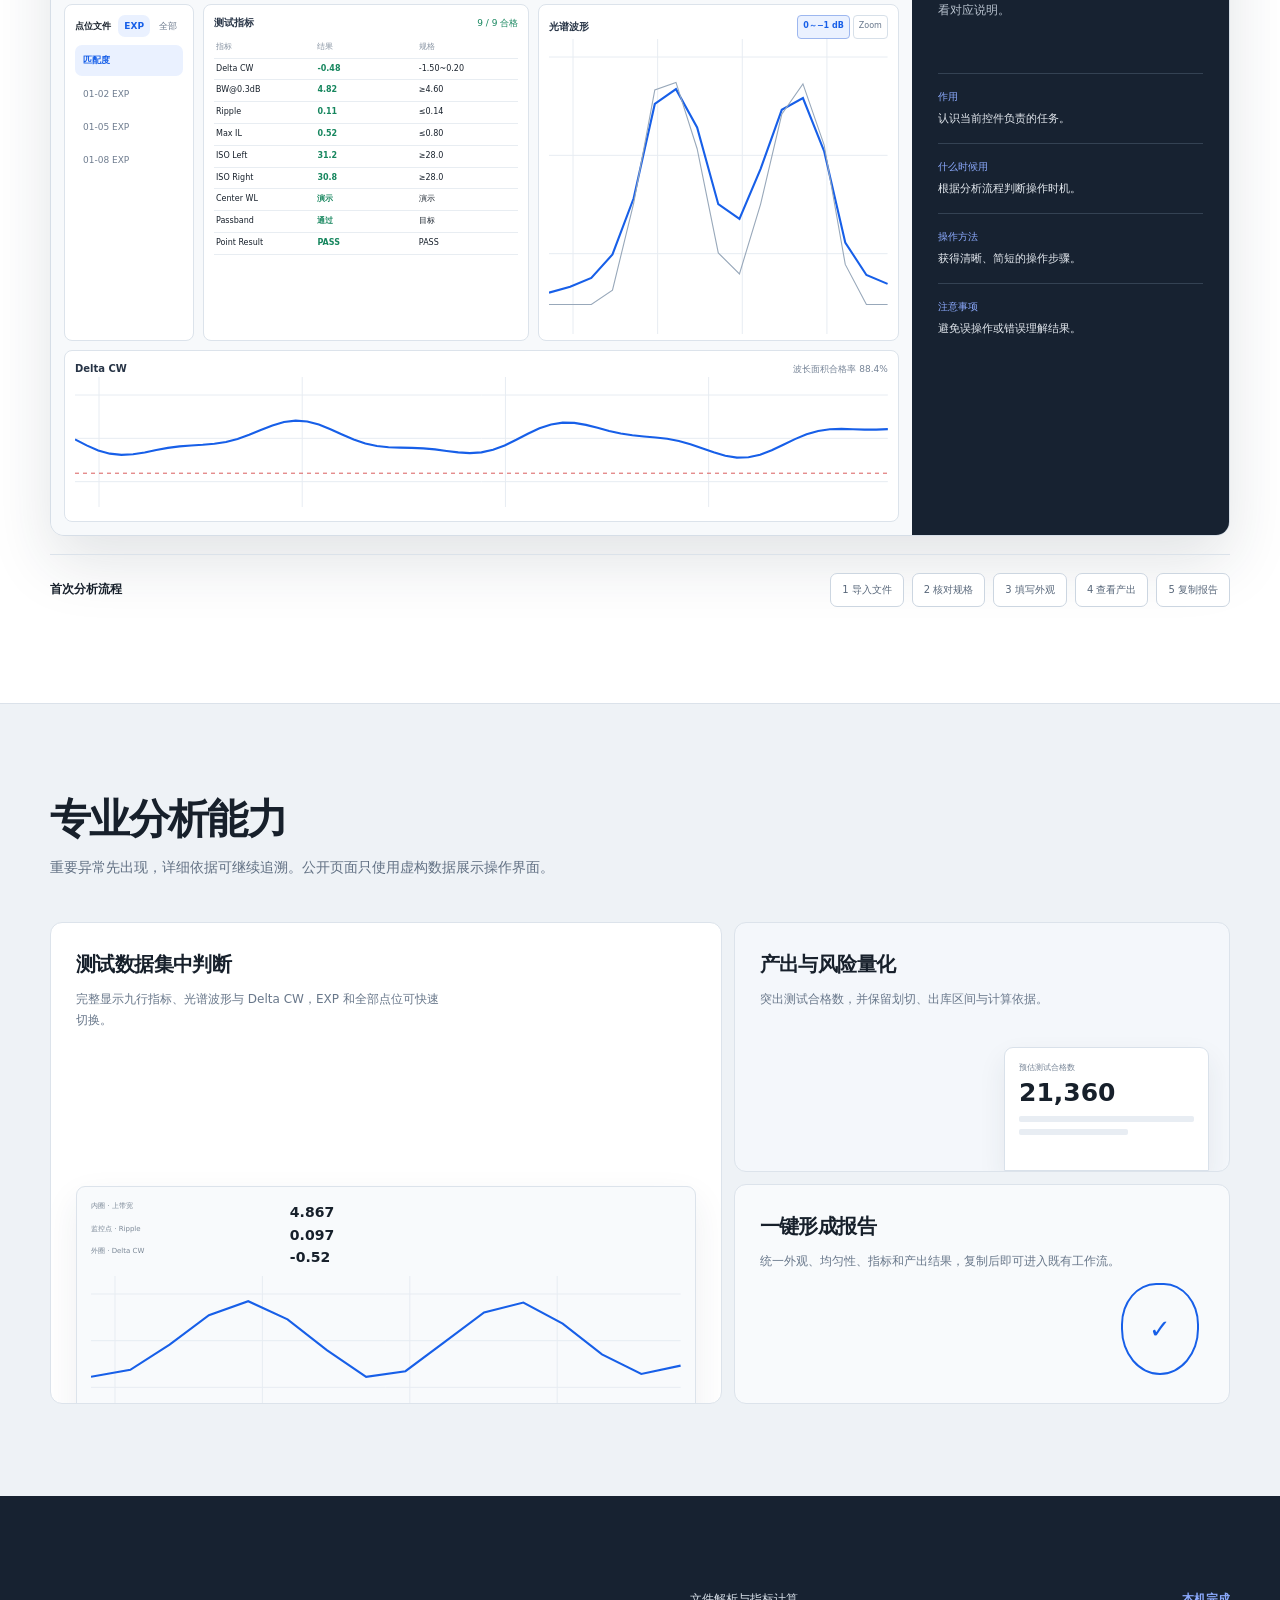
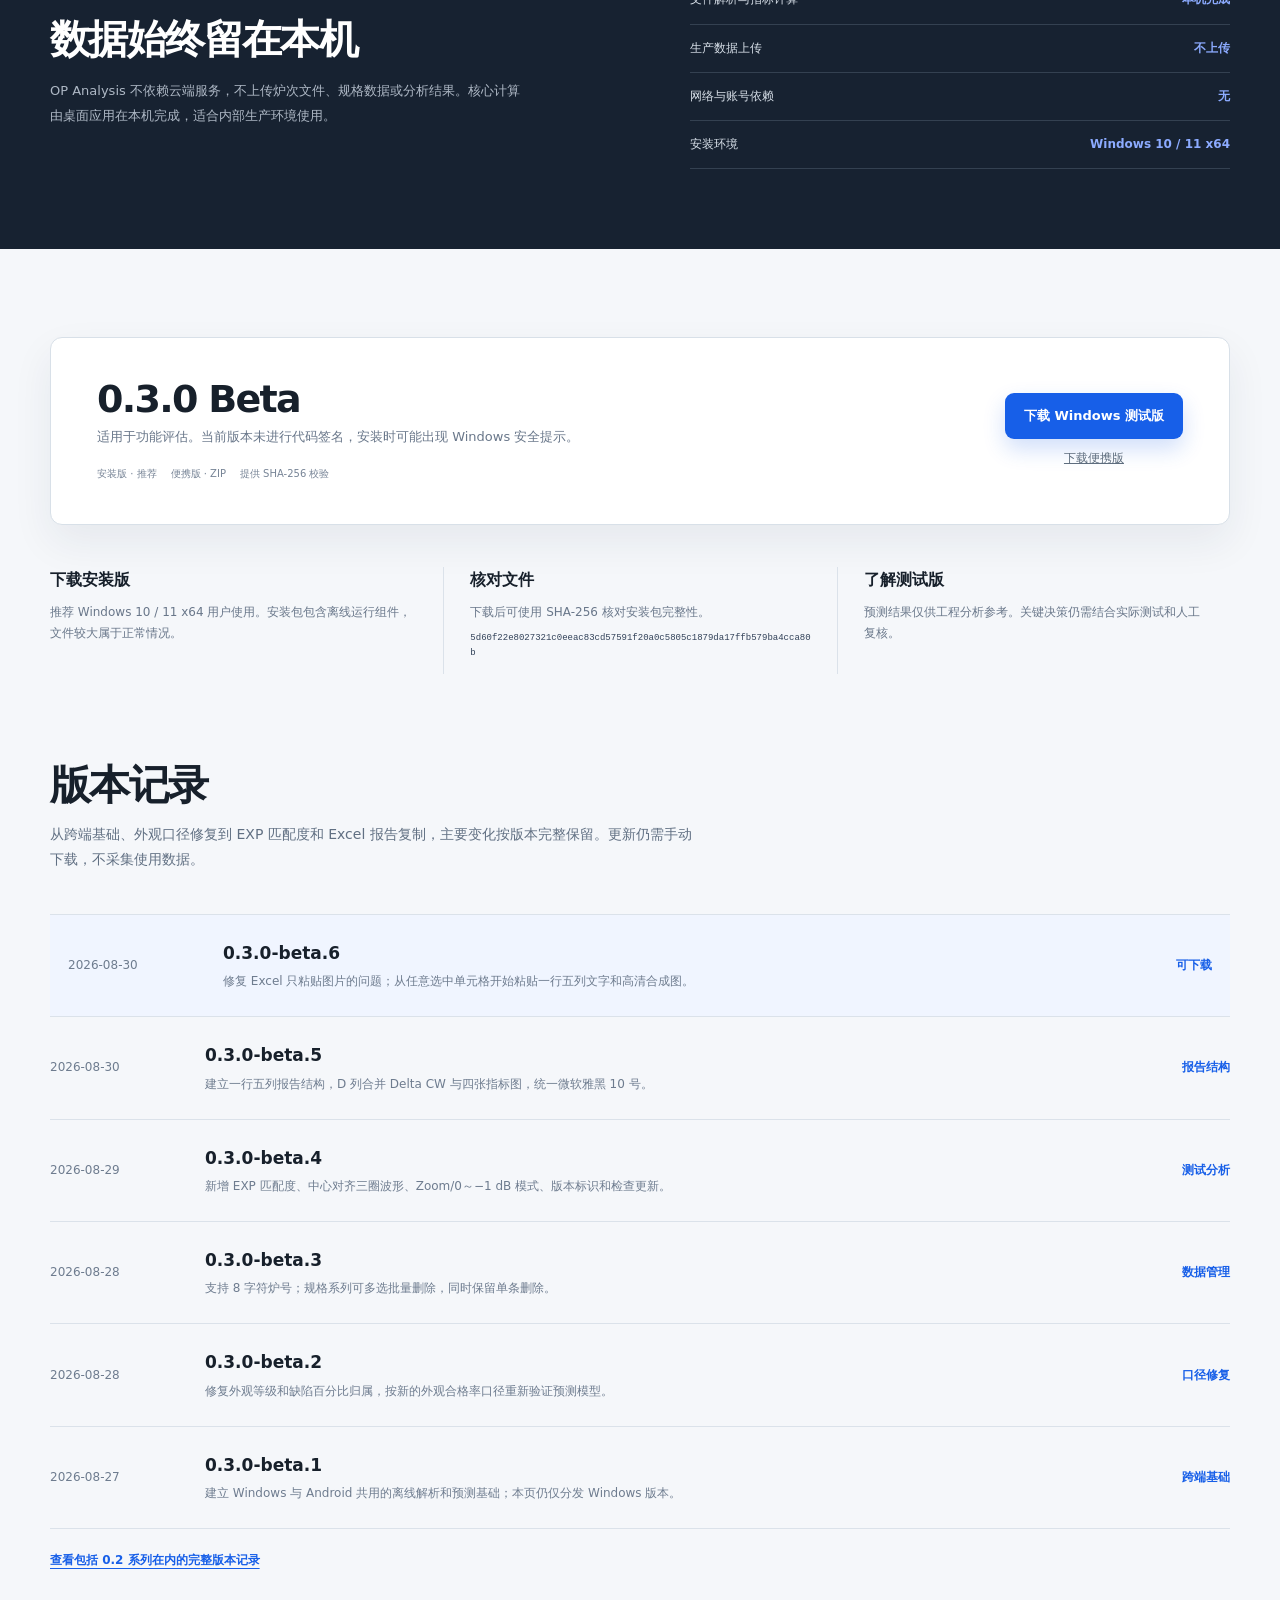
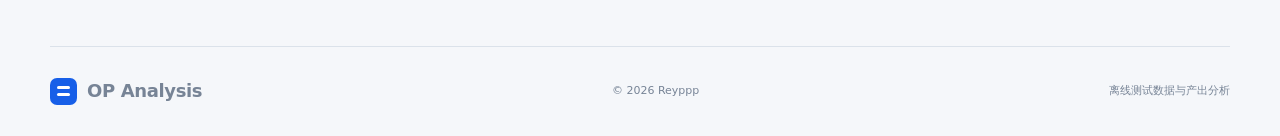
==== commit 2d9eedca: "Publish OP Analysis 0.3.0-beta.6" ====
--- a/index.html
+++ b/index.html
@@ -3,7 +3,7 @@
 <head>
   <meta charset="utf-8">
   <meta name="viewport" content="width=device-width,initial-scale=1">
-  <meta name="description" content="OP Analysis 是面向 Windows 的离线测试数据与产出分析工具。">
+  <meta name="description" content="OP Analysis 是面向 Windows 的离线光学测试、EXP匹配、产出分析与报告工具。">
   <meta property="og:title" content="OP Analysis">
   <meta property="og:description" content="离线测试数据与产出分析">
   <meta property="og:image" content="https://reyp.us/assets/og.png">
@@ -31,16 +31,16 @@
       </div>
 
       <section class="demo-shell hero-demo" aria-label="OP Analysis 虚构操作演示">
-        <div class="demo-window"><span></span><span></span><span></span><small>OP Analysis · 工程分析工作台</small></div>
+        <div class="demo-window"><span></span><span></span><span></span><small>OP Analysis · v0.3.0-beta.6 · 工程分析工作台</small></div>
         <div class="demo-appbar"><b>OP Analysis</b><div class="demo-tabs" role="tablist" aria-label="演示标签"><button id="demo-tab-data" class="active" data-demo-tab="data" role="tab" aria-selected="true" aria-controls="demo-panel-data">测试数据</button><button id="demo-tab-overview" data-demo-tab="overview" role="tab" aria-selected="false" aria-controls="demo-panel-overview">炉次概览</button><button id="demo-tab-report" data-demo-tab="report" role="tab" aria-selected="false" aria-controls="demo-panel-report">分析报告</button></div></div>
         <div class="demo-toolbar"><b class="import-chip">导入炉次文件夹</b><span>选择文件</span><span>当前规格：演示规格</span></div>
         <p class="demo-disclaimer">虚构演示数据，不代表实际预测结果或生产结论</p>
 
         <section id="demo-panel-data" class="demo-panel active" data-demo-panel="data" role="tabpanel" aria-labelledby="demo-tab-data">
           <div class="data-layout">
-            <aside class="file-list"><b>点位文件　EXP</b><button class="selected" data-demo-file="01-02 EXP">01-02 EXP</button><button data-demo-file="01-05 EXP">01-05 EXP</button><button data-demo-file="01-08 EXP">01-08 EXP</button><button data-demo-file="全部数据">全部数据</button></aside>
+            <aside class="file-list"><b>点位文件　EXP</b><button class="selected" data-demo-file="匹配度">匹配度</button><button data-demo-file="01-02 EXP">01-02 EXP</button><button data-demo-file="01-05 EXP">01-05 EXP</button><button data-demo-file="01-08 EXP">01-08 EXP</button></aside>
             <div class="metric-table"><div class="panel-title"><b>测试指标</b><span id="activeDemoFile">01-02 EXP · 9 / 9 合格</span></div><table><thead><tr><th>指标</th><th>结果</th><th>规格</th></tr></thead><tbody id="demoMetrics"></tbody></table></div>
-            <div class="wave-card"><div class="panel-title"><b>光谱波形</b><span>1258-1270 nm</span></div><canvas id="waveCanvas" aria-label="虚构光谱波形"></canvas></div>
+            <div class="wave-card"><div class="panel-title"><b>光谱波形</b><span class="wave-tools"><i>0～−1 dB</i><i>Zoom</i></span></div><canvas id="waveCanvas" aria-label="虚构光谱波形"></canvas></div>
           </div>
           <div class="delta-card"><div class="panel-title"><b>Delta CW</b><span>波长面积合格率 88.4%</span></div><canvas id="deltaCanvas" aria-label="虚构 Delta CW 曲线"></canvas></div>
         </section>
@@ -54,7 +54,7 @@
 
         <section id="demo-panel-report" class="demo-panel" data-demo-panel="report" role="tabpanel" aria-labelledby="demo-tab-report" hidden>
           <div class="report-actions"><b>分析报告预览</b><button id="copyDemoReport" type="button">复制报告</button></div>
-          <div class="report-sheet"><div><span>日期 / 产品</span><strong>2026-08-24<br>演示产品</strong></div><div><span>炉号 / 规格</span><strong>SAMPLE-A<br>演示规格</strong></div><div class="report-analysis"><span>分析结果</span><p>①外观：30-15，占比 94%<br>②均匀性：合格率 88.4%<br>③指标：内圈、监控点、外圈数据已汇总</p></div><div><span>预估产出</span><strong>20,730<br>（19 pcs）</strong></div></div>
+          <div class="report-sheet"><div><span>日期 / 产品</span><strong>2026-08-30<br>演示产品</strong></div><div><span>炉号 / PN</span><strong>DEMO-2601<br>演示规格</strong></div><div class="report-yield"><span>预估产出 / 薄片</span><strong>20,730<br>19 pcs</strong></div><div class="report-visuals" aria-label="虚构 Delta CW 和四张指标截图"><i></i><span><i></i><i></i><i></i><i></i></span></div><div class="report-analysis"><span>分析和改善措施</span><p>①外观：30-15，占比 94%<br>②均匀性：合格率 88.4%<br>③指标：内圈、监控点、外圈数据已汇总</p></div></div>
           <p id="copyStatus" class="copy-status" aria-live="polite"></p>
         </section>
       </section>
@@ -73,19 +73,20 @@
     <section id="guide" class="client-guide">
       <div class="shell">
         <div class="guide-heading">
-          <div><h2>客户端使用说明</h2><p>点击左侧复刻界面的按钮或数据区域，右侧会说明它的作用、使用时机、操作方法和注意事项。</p></div>
-          <form class="guide-search" id="guideSearch" role="search"><label><span class="sr-only">搜索功能</span><input id="guideSearchInput" type="search" placeholder="搜索：导入、Delta CW、报告"></label><button type="submit">搜索</button></form>
+          <div><h2>客户端使用说明</h2><p>界面按真实 Windows 客户端重建，所有炉号、指标和产出均为虚构数据。点击按钮、表格或曲线，可查看作用、操作方法和判断边界。</p></div>
+          <form class="guide-search" id="guideSearch" role="search"><label><span class="sr-only">搜索功能</span><input id="guideSearchInput" type="search" placeholder="搜索：匹配度、Zoom、复制报告"></label><button type="submit">搜索</button></form>
         </div>
 
         <div class="guide-workbench">
           <div class="guide-client" aria-label="OP Analysis 虚构客户端操作演示">
-            <div class="guide-windowbar"><span class="brand-mark" aria-hidden="true"></span><strong>OP Analysis</strong><small>虚构演示界面，不处理真实文件</small></div>
+            <div class="guide-windowbar"><span class="brand-mark" aria-hidden="true"></span><strong>OP Analysis</strong><small>v0.3.0-beta.6 · 虚构演示界面</small></div>
             <div class="guide-toolbar" aria-label="导入与规格操作">
               <button class="guide-primary" type="button" data-guide-feature="import-folder">导入炉次文件夹</button>
               <button type="button" data-guide-feature="choose-files">选择文件</button>
               <button type="button" data-guide-feature="current-spec">当前规格：演示规格</button>
               <button type="button" data-guide-feature="spec-manager">规格管理</button>
               <button type="button" data-guide-feature="clear">清空</button>
+              <button type="button" data-guide-feature="check-update">检查更新</button>
             </div>
             <div class="guide-tabs" role="tablist" aria-label="客户端页面">
               <button class="active" id="guide-tab-data" type="button" role="tab" aria-selected="true" aria-controls="guide-screen-data" data-guide-screen="data" data-guide-feature="tab-data">测试数据</button>
@@ -97,19 +98,19 @@
               <div class="guide-data-grid">
                 <aside class="guide-file-panel">
                   <div><strong>点位文件</strong><span><button class="active" type="button" data-guide-feature="exp-filter">EXP</button><button type="button" data-guide-feature="all-filter">全部</button></span></div>
-                  <button class="selected" type="button" data-guide-feature="point-file">01-02 EXP</button><button type="button" data-guide-feature="point-file">01-05 EXP</button><button type="button" data-guide-feature="point-file">01-08 EXP</button>
+                  <button class="selected" type="button" data-guide-feature="matching">匹配度</button><button type="button" data-guide-feature="point-file">01-02 EXP</button><button type="button" data-guide-feature="point-file">01-05 EXP</button><button type="button" data-guide-feature="point-file">01-08 EXP</button>
                 </aside>
                 <div class="guide-metric-panel" tabindex="0" role="button" data-guide-feature="metrics-table">
                   <div class="guide-panel-title"><strong>测试指标</strong><span>9 / 9 合格</span></div>
                   <table><thead><tr><th>指标</th><th>结果</th><th>规格</th></tr></thead><tbody><tr><td>Delta CW</td><td>-0.48</td><td>-1.50~0.20</td></tr><tr><td>BW@0.3dB</td><td>4.82</td><td>≥4.60</td></tr><tr><td>Ripple</td><td>0.11</td><td>≤0.14</td></tr><tr><td>Max IL</td><td>0.52</td><td>≤0.80</td></tr><tr><td>ISO Left</td><td>31.2</td><td>≥28.0</td></tr><tr><td>ISO Right</td><td>30.8</td><td>≥28.0</td></tr><tr><td>Center WL</td><td>演示</td><td>演示</td></tr><tr><td>Passband</td><td>通过</td><td>目标</td></tr><tr><td>Point Result</td><td>PASS</td><td>PASS</td></tr></tbody></table>
                 </div>
-                <figure class="guide-chart-card" tabindex="0" role="button" data-guide-feature="spectrum"><figcaption><strong>光谱波形</strong><span>1258-1270 nm</span></figcaption><canvas id="guideWaveCanvas" aria-label="虚构光谱波形"></canvas></figure>
+                <figure class="guide-chart-card"><figcaption><strong>光谱波形</strong><span class="guide-wave-tools"><button class="active" type="button" data-guide-feature="one-db-mode">0～−1 dB</button><button type="button" data-guide-feature="zoom-mode">Zoom</button></span></figcaption><canvas id="guideWaveCanvas" tabindex="0" role="button" data-guide-feature="spectrum" aria-label="查看虚构光谱波形说明"></canvas></figure>
               </div>
               <figure class="guide-delta-card" tabindex="0" role="button" data-guide-feature="delta-cw"><figcaption><strong>Delta CW</strong><span>波长面积合格率 88.4%</span></figcaption><canvas id="guideDeltaCanvas" aria-label="虚构 Delta CW 曲线"></canvas></figure>
             </section>
 
             <section class="guide-screen" id="guide-screen-overview" role="tabpanel" aria-labelledby="guide-tab-overview" data-guide-panel="overview" hidden>
-              <div class="guide-overview-fields"><button type="button" data-guide-feature="lot-id"><span>炉号</span><strong>DEMO-001</strong></button><button type="button" data-guide-feature="current-spec"><span>产品系列 / 规格</span><strong>演示规格</strong></button><button type="button" data-guide-feature="slice-count"><span>薄片数量</span><strong>19（自动识别）</strong></button><button type="button" data-guide-feature="appearance"><span>外观描述</span><strong>30-15，占比94%</strong></button></div>
+              <div class="guide-overview-fields"><button type="button" data-guide-feature="lot-id"><span>炉号</span><strong>DEMO2601</strong></button><button type="button" data-guide-feature="current-spec"><span>产品系列 / 规格</span><strong>演示规格</strong></button><button type="button" data-guide-feature="slice-count"><span>薄片数量</span><strong>19（自动识别）</strong></button><button type="button" data-guide-feature="appearance"><span>外观描述</span><strong>30-15，占比94%</strong></button></div>
               <div class="guide-risk-row"><button class="guide-risk-badge" type="button" data-guide-feature="high-risk"><span aria-hidden="true"></span>高风险<small>查看解释</small></button></div>
               <div class="guide-yield-cards"><button type="button" data-guide-feature="cut-result"><span>预估划切颗粒数</span><strong>41,280</strong><small>36,900~45,660</small></button><button class="main" type="button" data-guide-feature="test-result"><span>预估测试合格数</span><strong>24,860</strong><small>20,140~28,920</small></button><button type="button" data-guide-feature="ship-result"><span>预估出库数</span><strong>20,730</strong><small>16,800~24,660</small></button></div>
               <div class="guide-rate-row"><span>外观可用率<b>94.0%</b></span><span>波长合格率<b>88.4%</b></span><span>指标合格率<b>100%</b></span></div>
@@ -118,7 +119,7 @@
 
             <section class="guide-screen" id="guide-screen-report" role="tabpanel" aria-labelledby="guide-tab-report" data-guide-panel="report" hidden>
               <div class="guide-report-actions"><strong>分析报告</strong><span><button type="button" data-guide-feature="refresh-report">生成 / 刷新报告</button><button class="guide-primary" type="button" data-guide-feature="copy-report">复制报告</button></span></div>
-              <div class="guide-report-table" tabindex="0" role="button" data-guide-feature="report-table"><div><span>日期 / 产品</span><strong>2026-08-26<br>演示产品</strong></div><div><span>炉号 / 规格</span><strong>DEMO-001<br>演示规格</strong></div><div class="wide"><span>分析结果</span><p>①外观：30-15，占比94%<br>②均匀性：合格率88.4%<br>③指标：内圈、监控点、外圈数据已汇总</p></div><div><span>预估产出</span><strong>20,730<br>19 pcs</strong></div></div>
+              <div class="guide-report-table"><div><span>日期 / 产品</span><strong>2026-08-30<br>演示产品</strong></div><div><span>炉号 / PN</span><strong>DEMO2601<br>演示规格</strong></div><div class="guide-report-yield"><span>预估产出 / 薄片</span><strong>20,730<br>19 pcs</strong></div><div class="guide-report-visuals" tabindex="0" role="button" data-guide-feature="report-images" aria-label="查看报告图片说明"><i></i><span><i></i><i></i><i></i><i></i></span><small>Delta CW · 内圈 · 监控点 · 外圈 · 匹配度</small></div><div class="wide" tabindex="0" role="button" data-guide-feature="report-table"><span>分析和改善措施</span><p>①外观：30-15，占比94%<br>②均匀性：合格率88.4%<br>③指标：三圈数据已汇总</p></div></div>
             </section>
           </div>
 
@@ -153,7 +154,14 @@
       <div class="install-notes"><article><h3>下载安装版</h3><p>推荐 Windows 10 / 11 x64 用户使用。安装包包含离线运行组件，文件较大属于正常情况。</p></article><article><h3>核对文件</h3><p>下载后可使用 SHA-256 核对安装包完整性。<code id="shaValue">发布时提供</code></p></article><article><h3>了解测试版</h3><p>预测结果仅供工程分析参考。关键决策仍需结合实际测试和人工复核。</p></article></div>
     </section>
 
-    <section class="release shell"><div class="section-intro"><h2>版本记录</h2><p>每次更新均以手动下载的方式提供，不采集使用数据，也不进行自动更新。</p></div><article><time>公开 Beta</time><div><h3 id="releaseVersion">0.3.0-beta.3</h3><p>支持8字符炉号，并在规格管理中增加规格系列多选批量删除。</p></div><span id="releaseState">准备中</span></article></section>
+    <section class="release shell"><div class="section-intro"><h2>版本记录</h2><p>从跨端基础、外观口径修复到 EXP 匹配度和 Excel 报告复制，主要变化按版本完整保留。更新仍需手动下载，不采集使用数据。</p></div><div class="release-list">
+      <article class="current"><time>2026-08-30</time><div><h3 id="releaseVersion">0.3.0-beta.6</h3><p>修复 Excel 只粘贴图片的问题；从任意选中单元格开始粘贴一行五列文字和高清合成图。</p></div><span id="releaseState">准备中</span></article>
+      <article><time>2026-08-30</time><div><h3>0.3.0-beta.5</h3><p>建立一行五列报告结构，D 列合并 Delta CW 与四张指标图，统一微软雅黑 10 号。</p></div><span>报告结构</span></article>
+      <article><time>2026-08-29</time><div><h3>0.3.0-beta.4</h3><p>新增 EXP 匹配度、中心对齐三圈波形、Zoom/0～−1 dB 模式、版本标识和检查更新。</p></div><span>测试分析</span></article>
+      <article><time>2026-08-28</time><div><h3>0.3.0-beta.3</h3><p>支持 8 字符炉号；规格系列可多选批量删除，同时保留单条删除。</p></div><span>数据管理</span></article>
+      <article><time>2026-08-28</time><div><h3>0.3.0-beta.2</h3><p>修复外观等级和缺陷百分比归属，按新的外观合格率口径重新验证预测模型。</p></div><span>口径修复</span></article>
+      <article><time>2026-08-27</time><div><h3>0.3.0-beta.1</h3><p>建立 Windows 与 Android 共用的离线解析和预测基础；本页仍仅分发 Windows 版本。</p></div><span>跨端基础</span></article>
+    </div><a class="changelog-link" href="https://github.com/Reyppp/op-analysis-release/blob/main/CHANGELOG.md">查看包括 0.2 系列在内的完整版本记录</a></section>
   </main>
 
   <footer class="shell"><a class="brand" href="#top"><span class="brand-mark" aria-hidden="true"></span>OP Analysis</a><span>© <span id="year"></span> Reyppp</span><span>离线测试数据与产出分析</span></footer>
--- a/styles.css
+++ b/styles.css
@@ -67,6 +67,9 @@
 .panel-title { display: flex; justify-content: space-between; align-items: center; color: #728094; font-size: 7px; }
 .panel-title b { color: #253243; font-size: 8px; }
 .metric-table .panel-title span { color: #16865e; }
+.wave-tools { display: flex; gap: 3px; }
+.wave-tools i { padding: 2px 4px; border: 1px solid #d7e0e9; border-radius: 3px; color: #65758a; font-size: 6px; font-style: normal; }
+.wave-tools i:first-child { border-color: #9db7ef; background: var(--blue-soft); color: var(--blue); }
 table { width: 100%; margin-top: 6px; border-collapse: collapse; table-layout: fixed; font-size: 7px; }
 th, td { padding: 3px 2px; overflow-wrap: anywhere; border-bottom: 1px solid #e8edf2; text-align: left; }
 th { color: #8793a2; font-weight: 500; }
@@ -87,11 +90,18 @@
 details p { margin: 7px 0 0; }
 .report-actions { display: flex; align-items: center; justify-content: space-between; margin-bottom: 8px; font-size: 10px; }
 .report-actions button { padding: 6px 9px; border: 1px solid #cad4df; border-radius: 5px; background: #fff; color: #334154; font-size: 9px; cursor: pointer; }
-.report-sheet { display: grid; grid-template-columns: 1fr 1fr 2.3fr 1fr; min-height: 221px; border: 1px solid #cfd8e2; background: #fff; color: #243143; }
+.report-sheet { display: grid; grid-template-columns: .75fr .9fr .75fr 2.5fr 1.9fr; min-height: 221px; border: 1px solid #cfd8e2; background: #fff; color: #243143; }
 .report-sheet > div { padding: 12px; border-right: 1px solid #d5dde6; font-size: 9px; }
 .report-sheet > div:last-child { border-right: 0; }
 .report-sheet span { display: block; margin-bottom: 9px; color: #738193; font-size: 8px; }
 .report-sheet p { line-height: 1.8; }
+.report-yield strong { color: #d92727; }
+.report-visuals { display: grid; grid-template-rows: 1.25fr .75fr; gap: 7px; padding: 10px !important; }
+.report-visuals > i, .report-visuals > span i { display: block; border: 1px solid #dce4ed; border-radius: 3px; background: linear-gradient(180deg,#f9fbfd,#edf3fb); }
+.report-visuals > i { position: relative; }
+.report-visuals > i:after, .report-visuals > span i:after { content: ""; position: absolute; inset: 45% 8% auto; height: 2px; background: var(--blue); transform: skewY(-4deg); }
+.report-visuals > span { display: grid; grid-template-columns: repeat(4,1fr); gap: 5px; margin: 0; }
+.report-visuals > span i { position: relative; }
 .copy-status { min-height: 16px; margin: 8px 0 0; color: #16865e; font-size: 9px; text-align: right; }
 
 .workflow { padding-block: 90px; }
@@ -141,9 +151,13 @@
 .guide-panel-title, .guide-chart-card figcaption, .guide-delta-card figcaption { display: flex; align-items: center; justify-content: space-between; gap: 8px; color: #758396; font-size: 9px; }
 .guide-panel-title strong, .guide-chart-card strong, .guide-delta-card strong { color: #273446; font-size: 10px; }
 .guide-panel-title span { color: #16865e; }
+.guide-wave-tools { display: flex; gap: 3px; }
+.guide-wave-tools button, .guide-chart-title { min-height: 24px; padding: 2px 5px; border: 1px solid #d7e0e9; border-radius: 4px; background: #fff; color: #65758a; font: inherit; font-size: 8px; cursor: pointer; }
+.guide-wave-tools button.active { border-color: #9db7ef; background: var(--blue-soft); color: var(--blue); font-weight: 700; }
 .guide-metric-panel table { font-size: 8px; }
 .guide-metric-panel th, .guide-metric-panel td { padding: 4px 2px; }
 .guide-chart-card, .guide-delta-card { padding: 10px; cursor: pointer; }
+.guide-chart-card { height: 337px; overflow: hidden; }
 .guide-chart-card canvas, .guide-delta-card canvas { display: block; width: 100%; height: calc(100% - 20px); }
 .guide-delta-card { height: 172px; margin-top: 9px; }
 .guide-overview-fields { display: grid; grid-template-columns: 1fr 1fr 1.05fr 1.7fr; gap: 8px; }
@@ -166,11 +180,17 @@
 .guide-overview-actions button, .guide-report-actions button { padding: 8px 10px; font-size: 10px; }
 .guide-report-actions { display: flex; align-items: center; justify-content: space-between; margin-bottom: 12px; }
 .guide-report-actions > span { display: flex; gap: 7px; }
-.guide-report-table { display: grid; grid-template-columns: 1fr 1.1fr 2.4fr 1fr; min-height: 420px; border: 1px solid #ced8e3; background: #fff; cursor: pointer; }
+.guide-report-table { display: grid; grid-template-columns: .75fr .9fr .75fr 2.15fr 1.75fr; min-height: 420px; border: 1px solid #ced8e3; background: #fff; }
 .guide-report-table > div { padding: 16px; border-right: 1px solid #d8e0e8; }
 .guide-report-table > div:last-child { border-right: 0; }
 .guide-report-table span { display: block; margin-bottom: 14px; color: #718094; font-size: 10px; }
 .guide-report-table strong, .guide-report-table p { font-size: 12px; line-height: 2; }
+.guide-report-yield strong { color: #d92727; }
+.guide-report-visuals { display: grid; grid-template-rows: 1.15fr .72fr auto; gap: 9px; cursor: pointer; }
+.guide-report-visuals > i, .guide-report-visuals > span i { position: relative; display: block; border: 1px solid #dce4ed; border-radius: 4px; background: linear-gradient(180deg,#f9fbfd,#edf3fb); }
+.guide-report-visuals > i:after, .guide-report-visuals > span i:after { content: ""; position: absolute; inset: 48% 9% auto; height: 2px; background: var(--blue); transform: skewY(-5deg); }
+.guide-report-visuals > span { display: grid; grid-template-columns: repeat(4,1fr); gap: 5px; margin: 0; }
+.guide-report-visuals small { color: #718094; font-size: 8px; line-height: 1.45; }
 .guide-detail { min-width: 0; padding: 30px 26px; border-radius: 0 13px 13px 0; background: var(--night); color: #fff; }
 .guide-detail-head { display: flex; align-items: center; justify-content: space-between; gap: 15px; margin-bottom: 42px; }
 .guide-detail-head span { color: #8dabff; font-size: 11px; font-weight: 700; }
@@ -229,11 +249,14 @@
 .install-notes p { color: #69778a; font-size: 12px; line-height: 1.75; }
 .install-notes code { display: block; margin-top: 8px; overflow-wrap: anywhere; color: #314158; font-family: "Cascadia Mono", Consolas, monospace; font-size: 9px; }
 .release { padding-bottom: 74px; }
+.release-list { border-bottom: 1px solid var(--line); }
 .release article { display: grid; grid-template-columns: 135px 1fr 90px; gap: 20px; align-items: center; padding: 25px 0; border-top: 1px solid var(--line); }
+.release article.current { padding-inline: 18px; background: #f0f5ff; }
 .release time, .release article p { color: #6e7c8f; font-size: 12px; }
 .release h3 { margin-bottom: 5px; font-size: 17px; }
 .release p { margin-bottom: 0; }
 .release article > span { color: var(--blue); font-size: 12px; font-weight: 700; text-align: right; }
+.changelog-link { display: inline-block; margin-top: 22px; color: var(--blue); font-size: 12px; font-weight: 700; text-underline-offset: 4px; }
 footer { min-height: 90px; display: flex; align-items: center; justify-content: space-between; gap: 20px; border-top: 1px solid var(--line); color: #778496; font-size: 11px; }
 .disabled { pointer-events: none; opacity: .55; }
 
@@ -293,7 +316,7 @@
   .result-cards { gap: 6px; margin: 10px 0; }
   .result-cards strong { font-size: 19px; }
   .report-sheet { grid-template-columns: 1fr 1fr; }
-  .report-analysis { grid-column: span 2; }
+  .report-visuals, .report-analysis { grid-column: span 2; }
   .workflow-grid { grid-template-columns: 1fr; }
   .workflow-grid article, .workflow-grid article + article { padding: 20px 0; border-right: 0; border-top: 1px solid #e1e6ec; }
   .workflow-grid article:first-child { border-top: 0; }
@@ -324,7 +347,7 @@
   .guide-yield-cards button { min-height: 118px; }
   .guide-yield-cards strong { margin-top: 12px; }
   .guide-report-table { grid-template-columns: 1fr 1fr; }
-  .guide-report-table .wide { grid-column: span 2; }
+  .guide-report-table .guide-report-visuals, .guide-report-table .wide { grid-column: span 2; }
   .guide-report-table > div:nth-child(2) { border-right: 0; }
   .guide-report-table > div:nth-child(n+3) { border-top: 1px solid #d8e0e8; }
   .guide-detail { padding: 25px 20px; scroll-margin-top: 14px; }
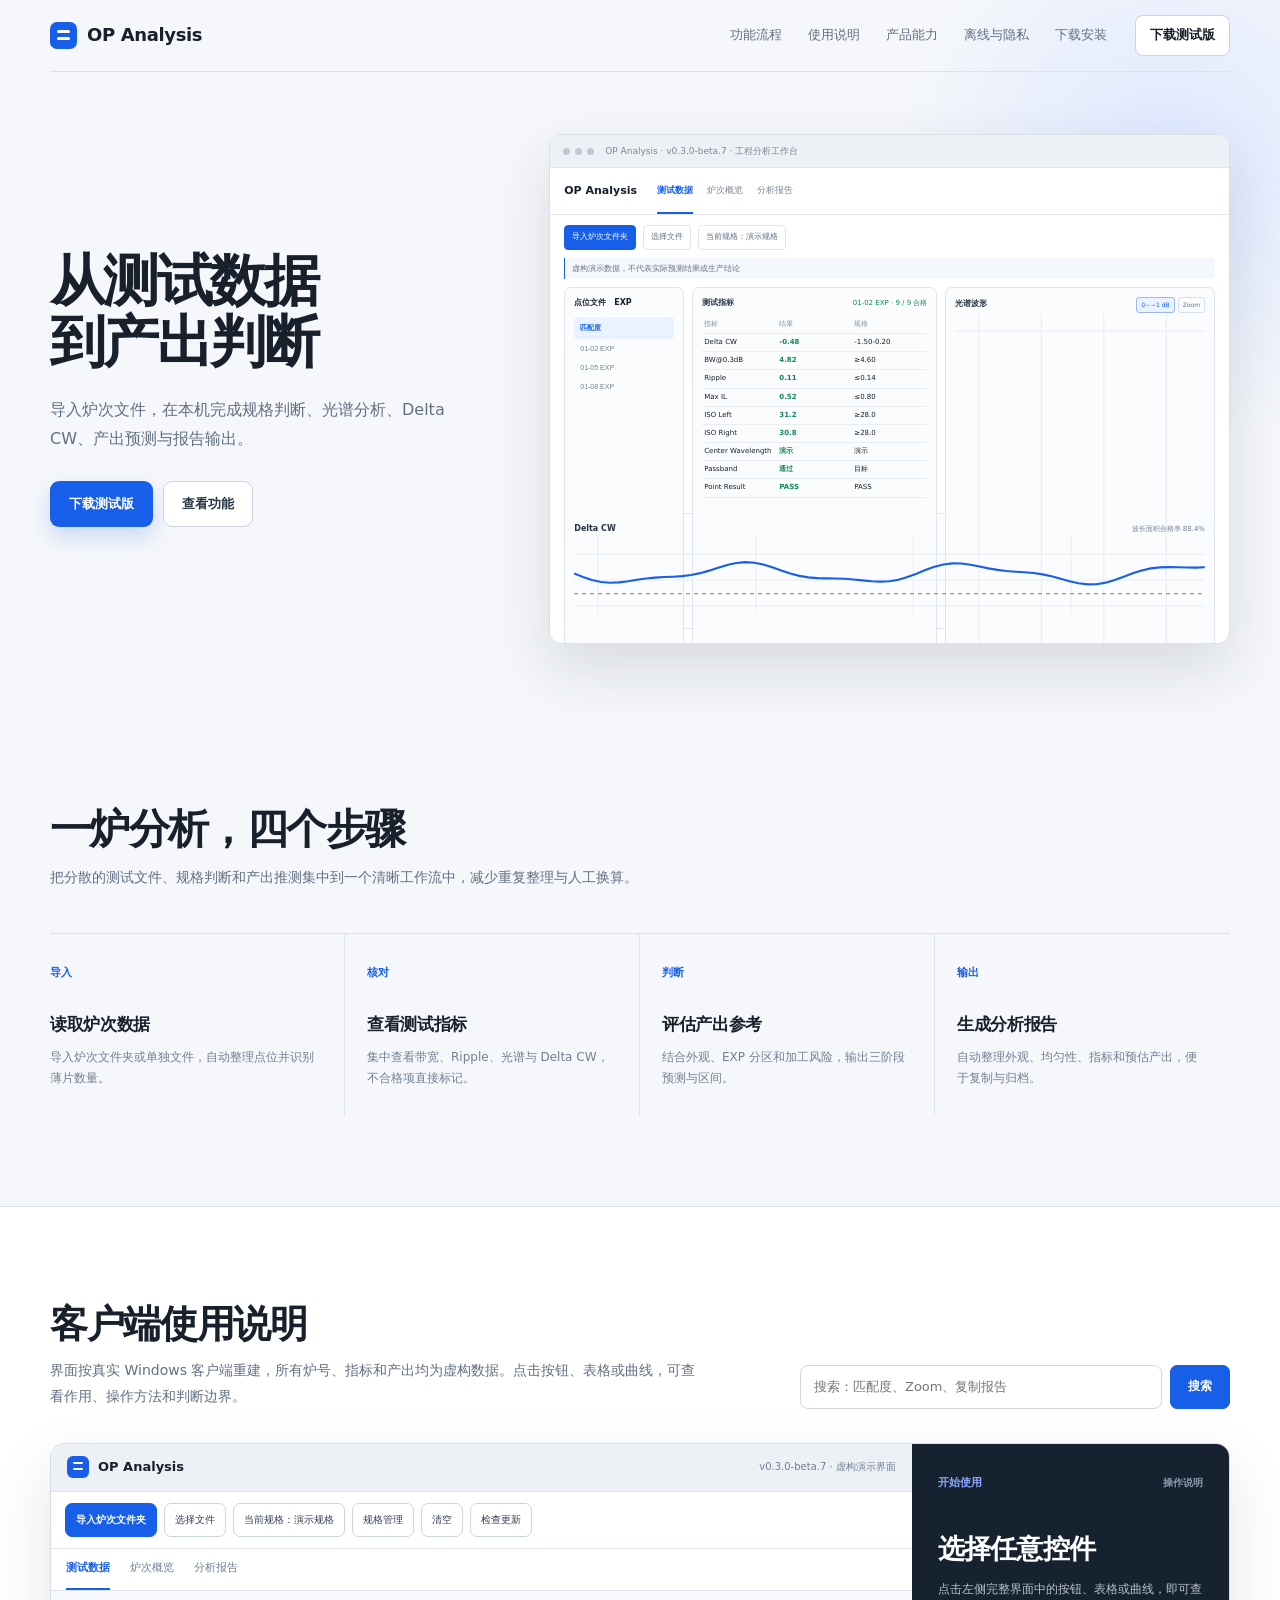
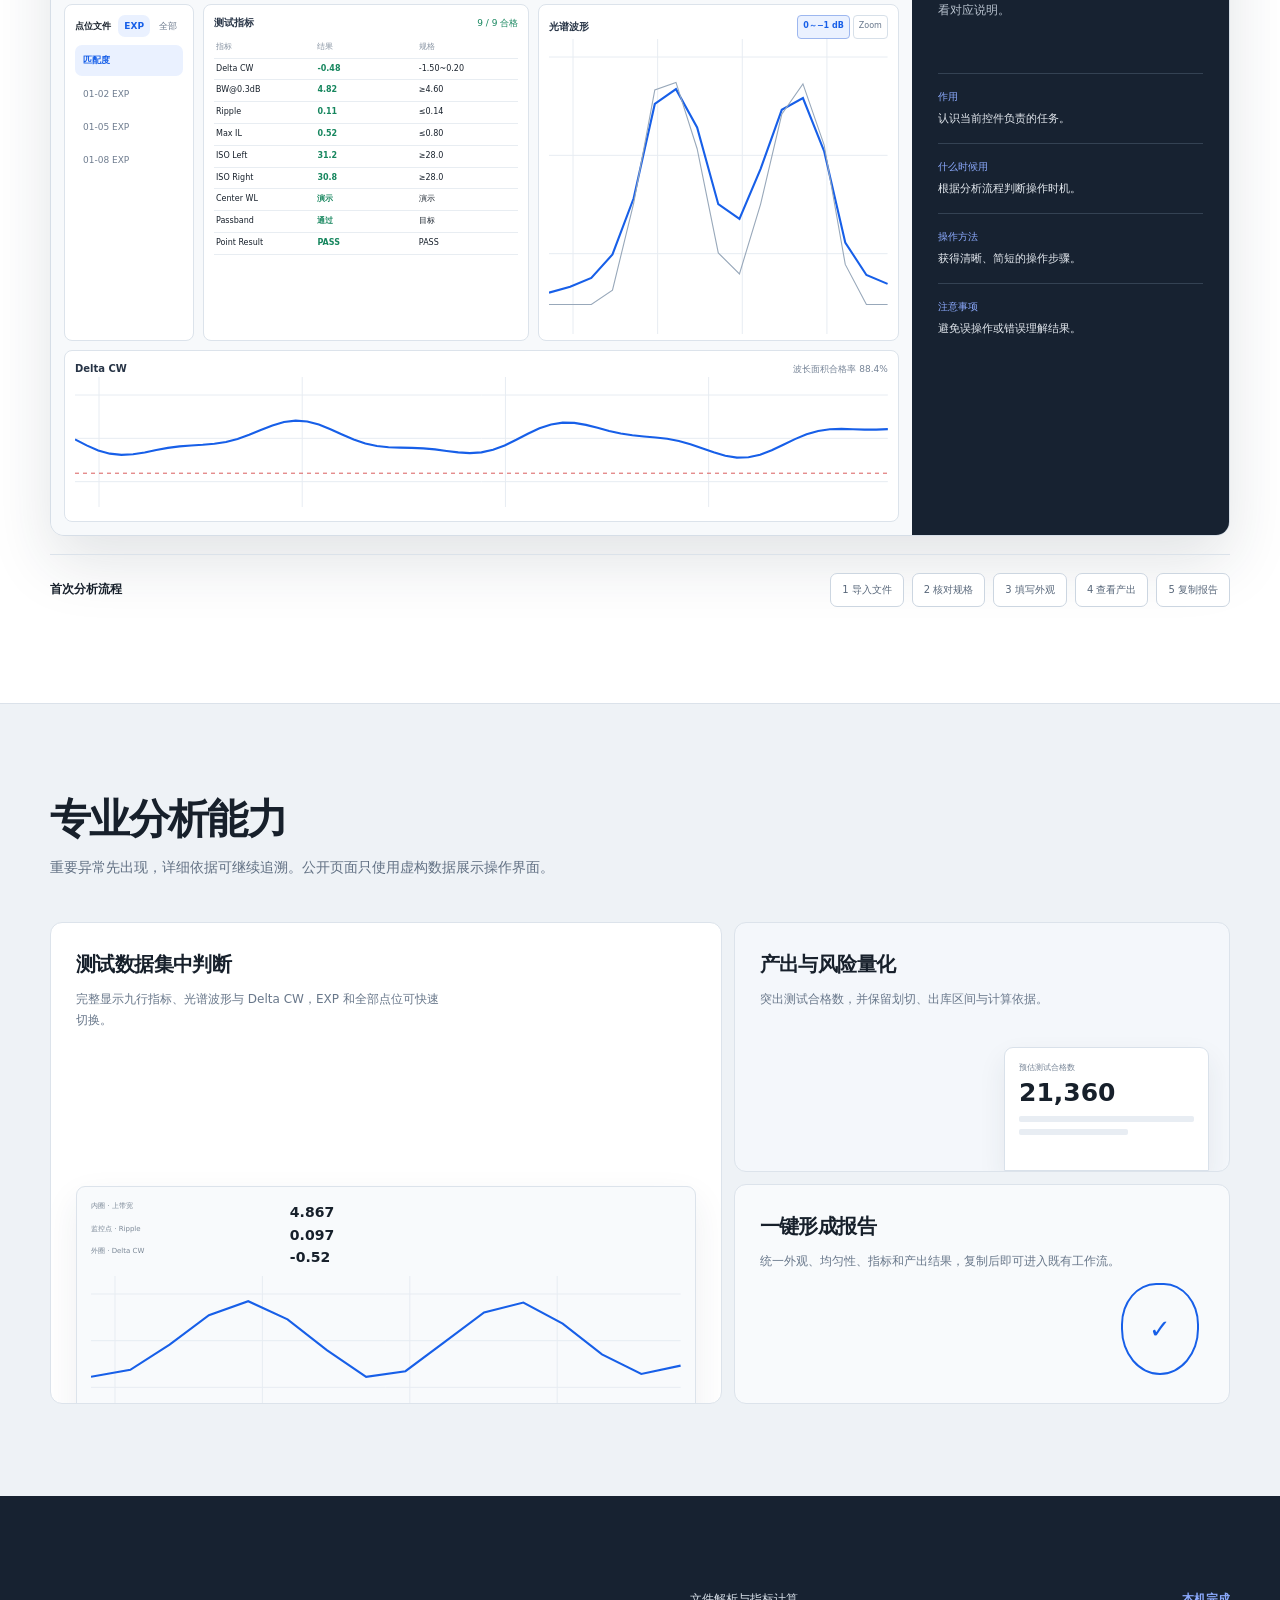
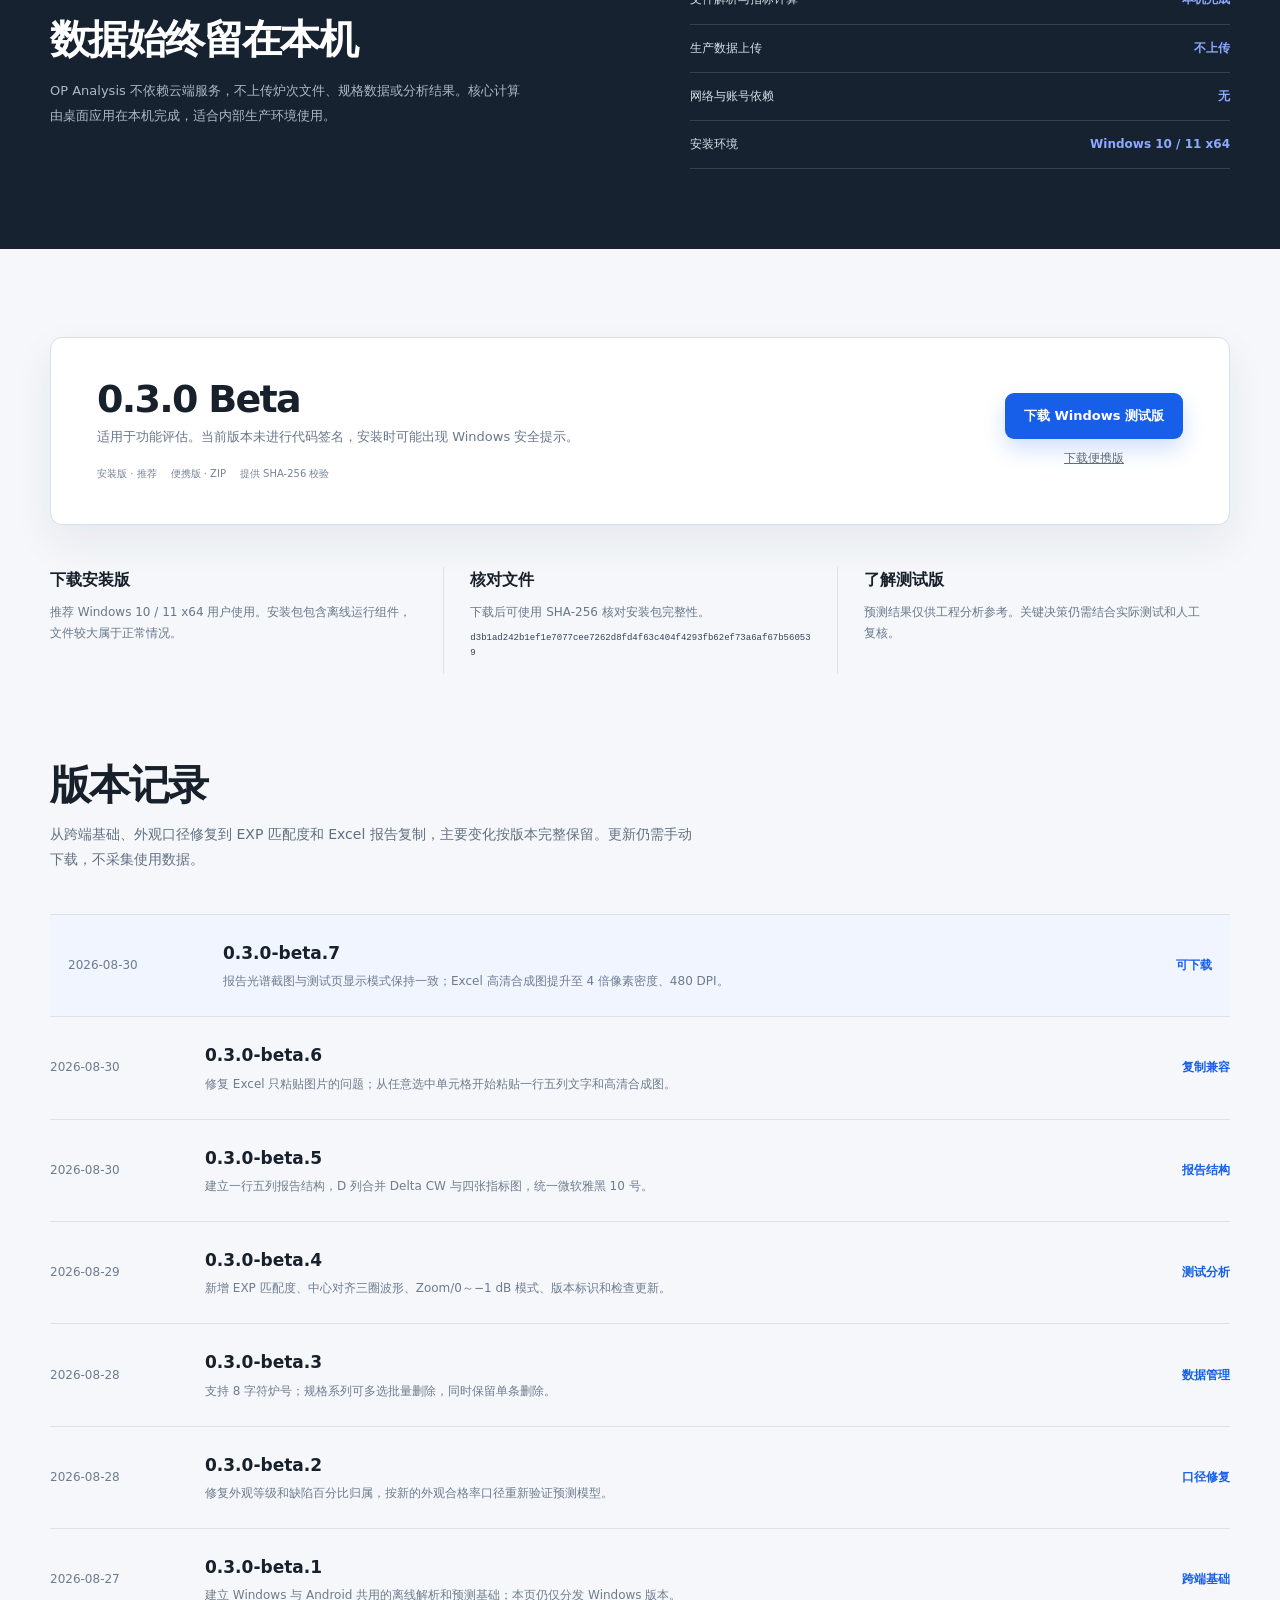
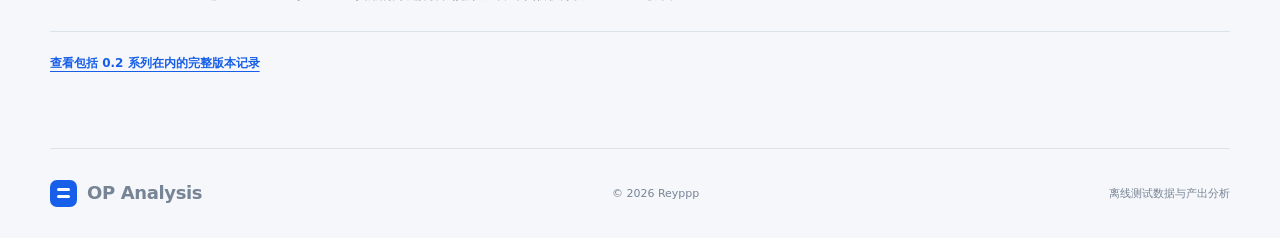
==== commit 0aafb740: "Publish OP Analysis 0.3.0-beta.7" ====
--- a/index.html
+++ b/index.html
@@ -31,7 +31,7 @@
       </div>
 
       <section class="demo-shell hero-demo" aria-label="OP Analysis 虚构操作演示">
-        <div class="demo-window"><span></span><span></span><span></span><small>OP Analysis · v0.3.0-beta.6 · 工程分析工作台</small></div>
+        <div class="demo-window"><span></span><span></span><span></span><small>OP Analysis · v0.3.0-beta.7 · 工程分析工作台</small></div>
         <div class="demo-appbar"><b>OP Analysis</b><div class="demo-tabs" role="tablist" aria-label="演示标签"><button id="demo-tab-data" class="active" data-demo-tab="data" role="tab" aria-selected="true" aria-controls="demo-panel-data">测试数据</button><button id="demo-tab-overview" data-demo-tab="overview" role="tab" aria-selected="false" aria-controls="demo-panel-overview">炉次概览</button><button id="demo-tab-report" data-demo-tab="report" role="tab" aria-selected="false" aria-controls="demo-panel-report">分析报告</button></div></div>
         <div class="demo-toolbar"><b class="import-chip">导入炉次文件夹</b><span>选择文件</span><span>当前规格：演示规格</span></div>
         <p class="demo-disclaimer">虚构演示数据，不代表实际预测结果或生产结论</p>
@@ -79,7 +79,7 @@
 
         <div class="guide-workbench">
           <div class="guide-client" aria-label="OP Analysis 虚构客户端操作演示">
-            <div class="guide-windowbar"><span class="brand-mark" aria-hidden="true"></span><strong>OP Analysis</strong><small>v0.3.0-beta.6 · 虚构演示界面</small></div>
+            <div class="guide-windowbar"><span class="brand-mark" aria-hidden="true"></span><strong>OP Analysis</strong><small>v0.3.0-beta.7 · 虚构演示界面</small></div>
             <div class="guide-toolbar" aria-label="导入与规格操作">
               <button class="guide-primary" type="button" data-guide-feature="import-folder">导入炉次文件夹</button>
               <button type="button" data-guide-feature="choose-files">选择文件</button>
@@ -155,7 +155,8 @@
     </section>
 
     <section class="release shell"><div class="section-intro"><h2>版本记录</h2><p>从跨端基础、外观口径修复到 EXP 匹配度和 Excel 报告复制，主要变化按版本完整保留。更新仍需手动下载，不采集使用数据。</p></div><div class="release-list">
-      <article class="current"><time>2026-08-30</time><div><h3 id="releaseVersion">0.3.0-beta.6</h3><p>修复 Excel 只粘贴图片的问题；从任意选中单元格开始粘贴一行五列文字和高清合成图。</p></div><span id="releaseState">准备中</span></article>
+      <article class="current"><time>2026-08-30</time><div><h3 id="releaseVersion">0.3.0-beta.7</h3><p>报告光谱截图与测试页显示模式保持一致；Excel 高清合成图提升至 4 倍像素密度、480 DPI。</p></div><span id="releaseState">准备中</span></article>
+      <article><time>2026-08-30</time><div><h3>0.3.0-beta.6</h3><p>修复 Excel 只粘贴图片的问题；从任意选中单元格开始粘贴一行五列文字和高清合成图。</p></div><span>复制兼容</span></article>
       <article><time>2026-08-30</time><div><h3>0.3.0-beta.5</h3><p>建立一行五列报告结构，D 列合并 Delta CW 与四张指标图，统一微软雅黑 10 号。</p></div><span>报告结构</span></article>
       <article><time>2026-08-29</time><div><h3>0.3.0-beta.4</h3><p>新增 EXP 匹配度、中心对齐三圈波形、Zoom/0～−1 dB 模式、版本标识和检查更新。</p></div><span>测试分析</span></article>
       <article><time>2026-08-28</time><div><h3>0.3.0-beta.3</h3><p>支持 8 字符炉号；规格系列可多选批量删除，同时保留单条删除。</p></div><span>数据管理</span></article>
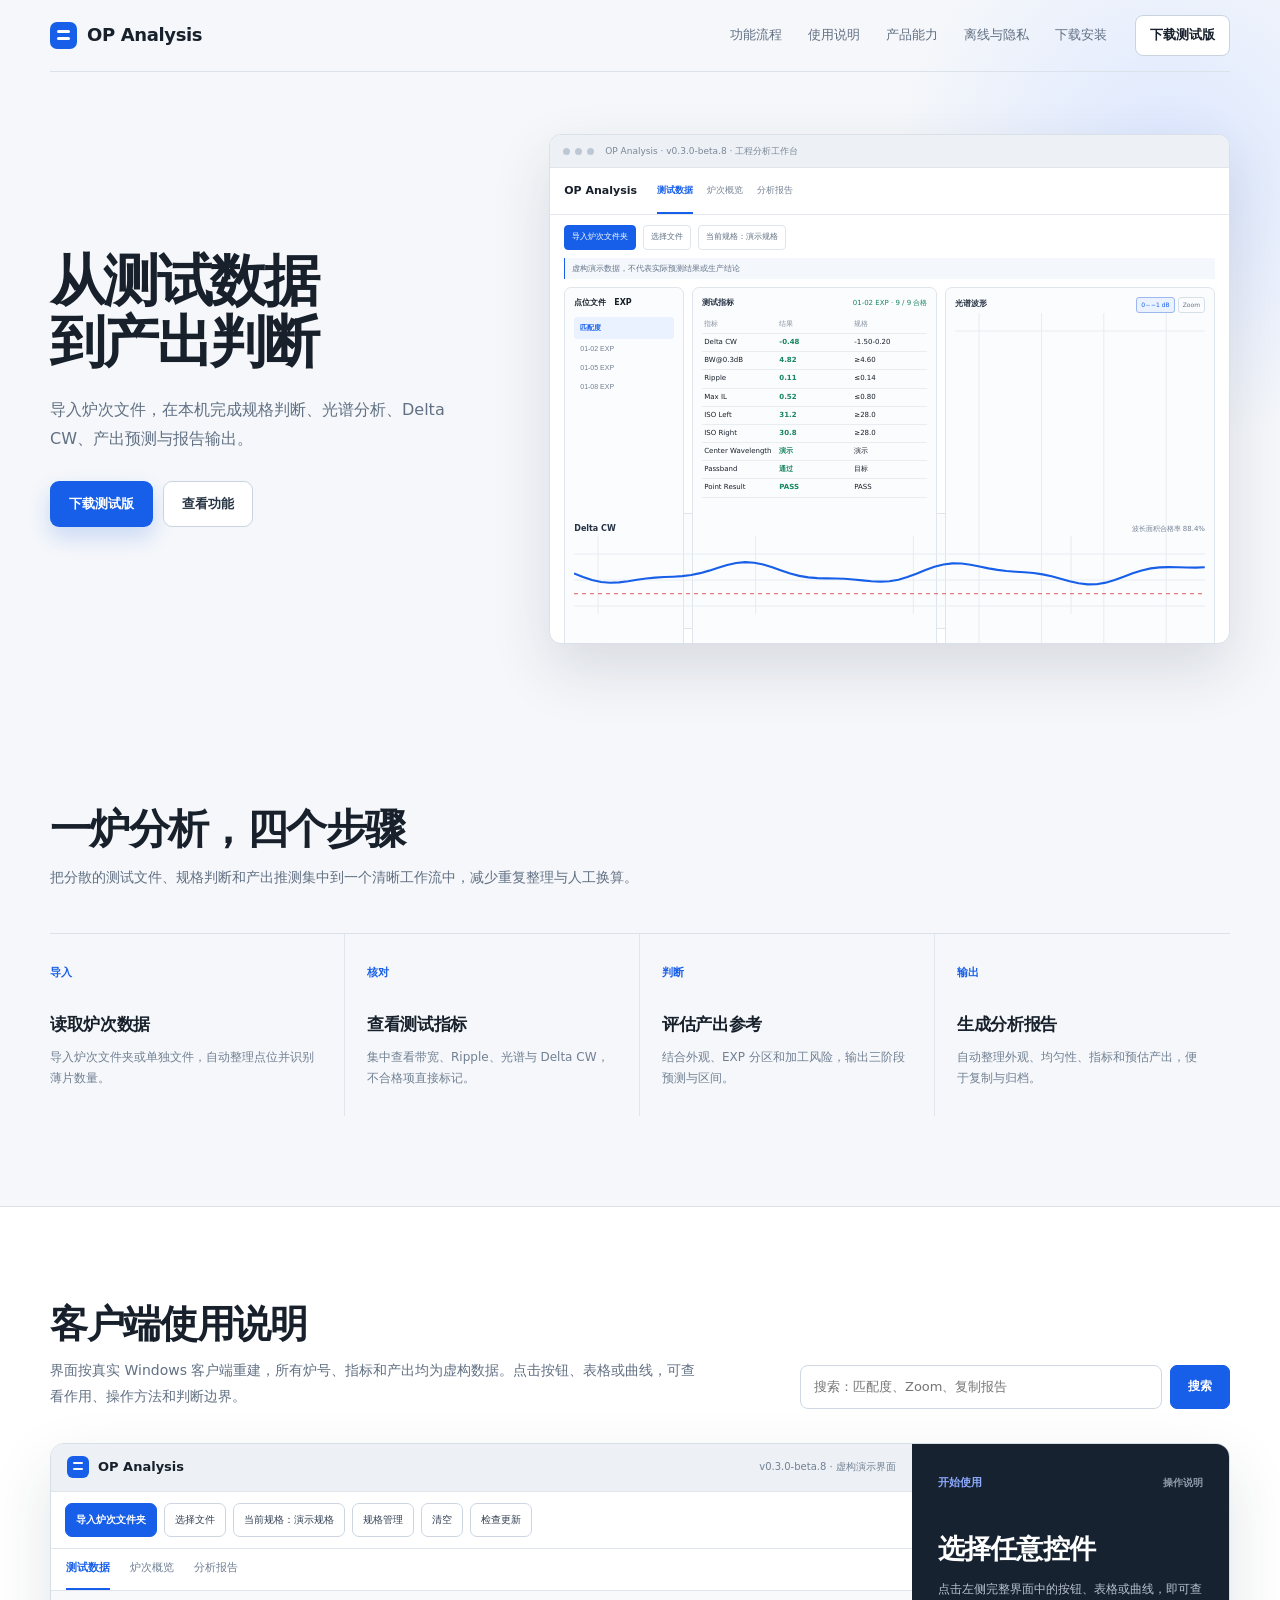
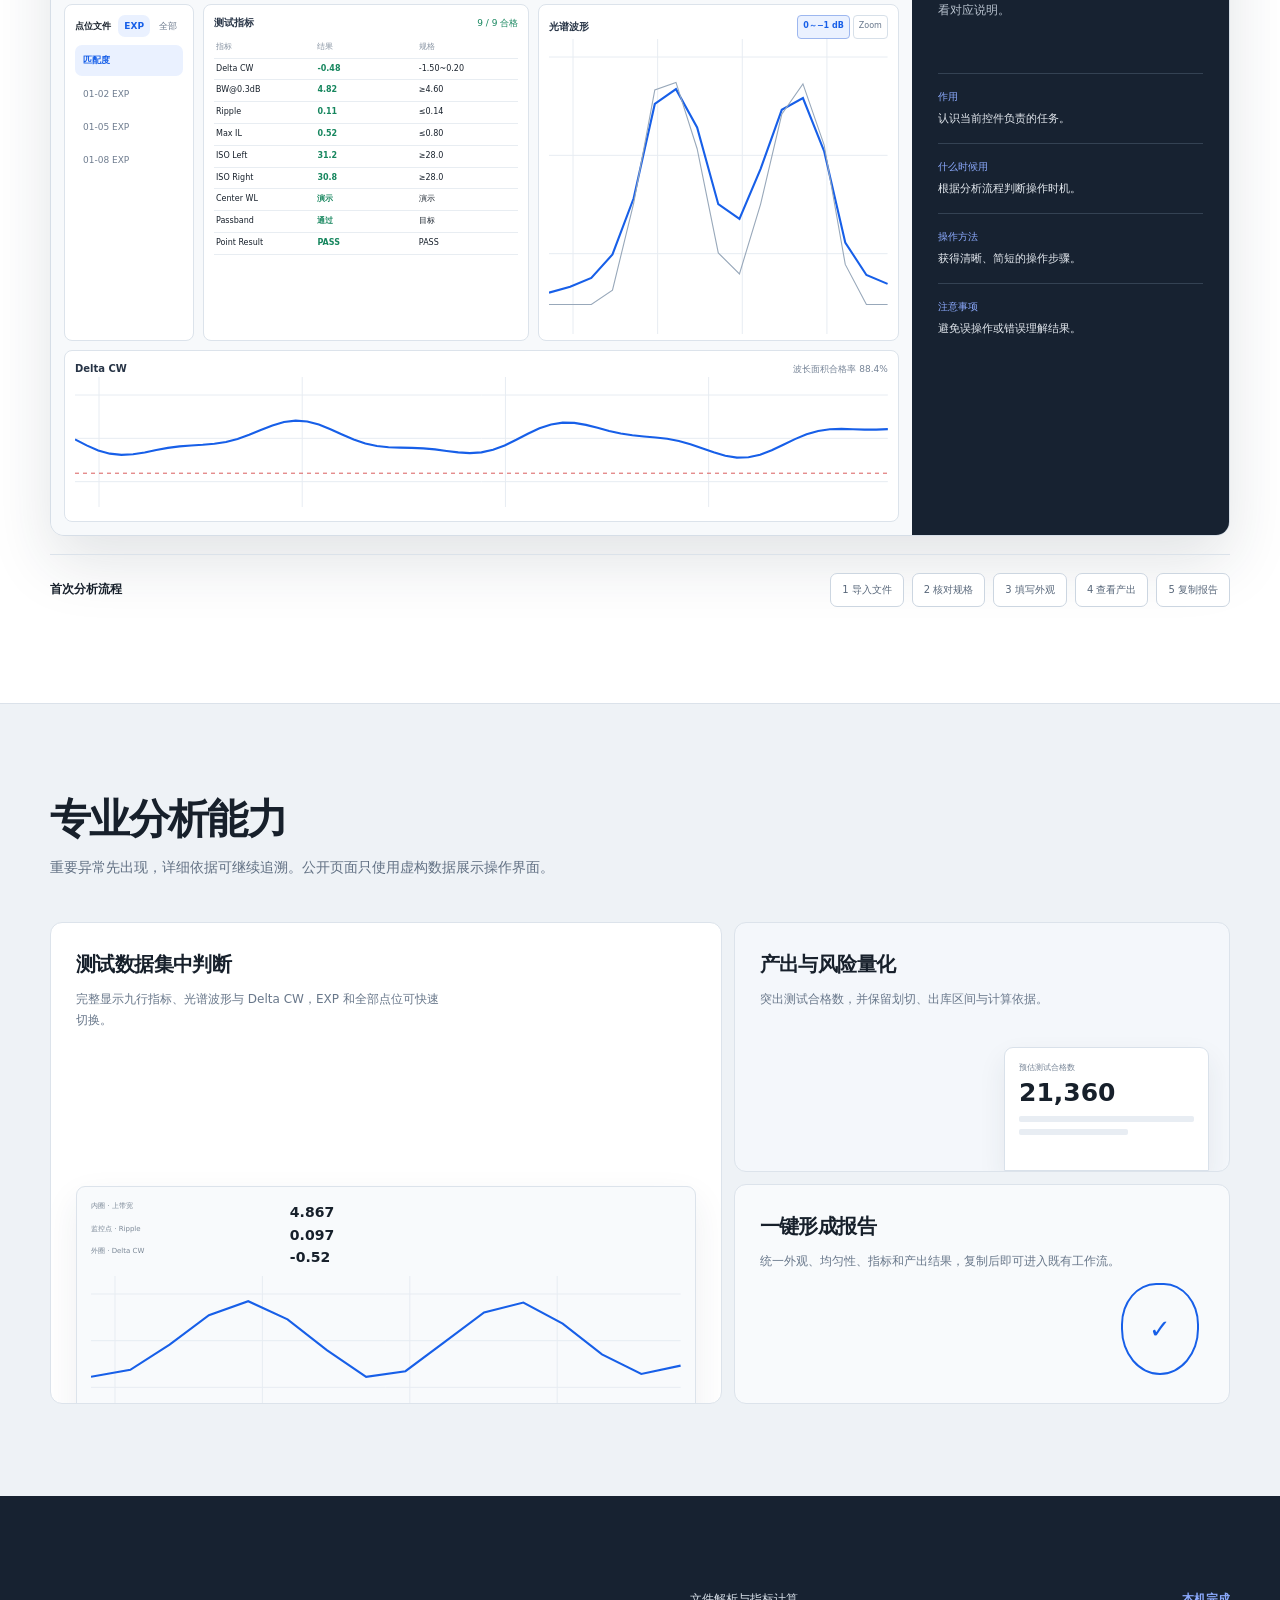
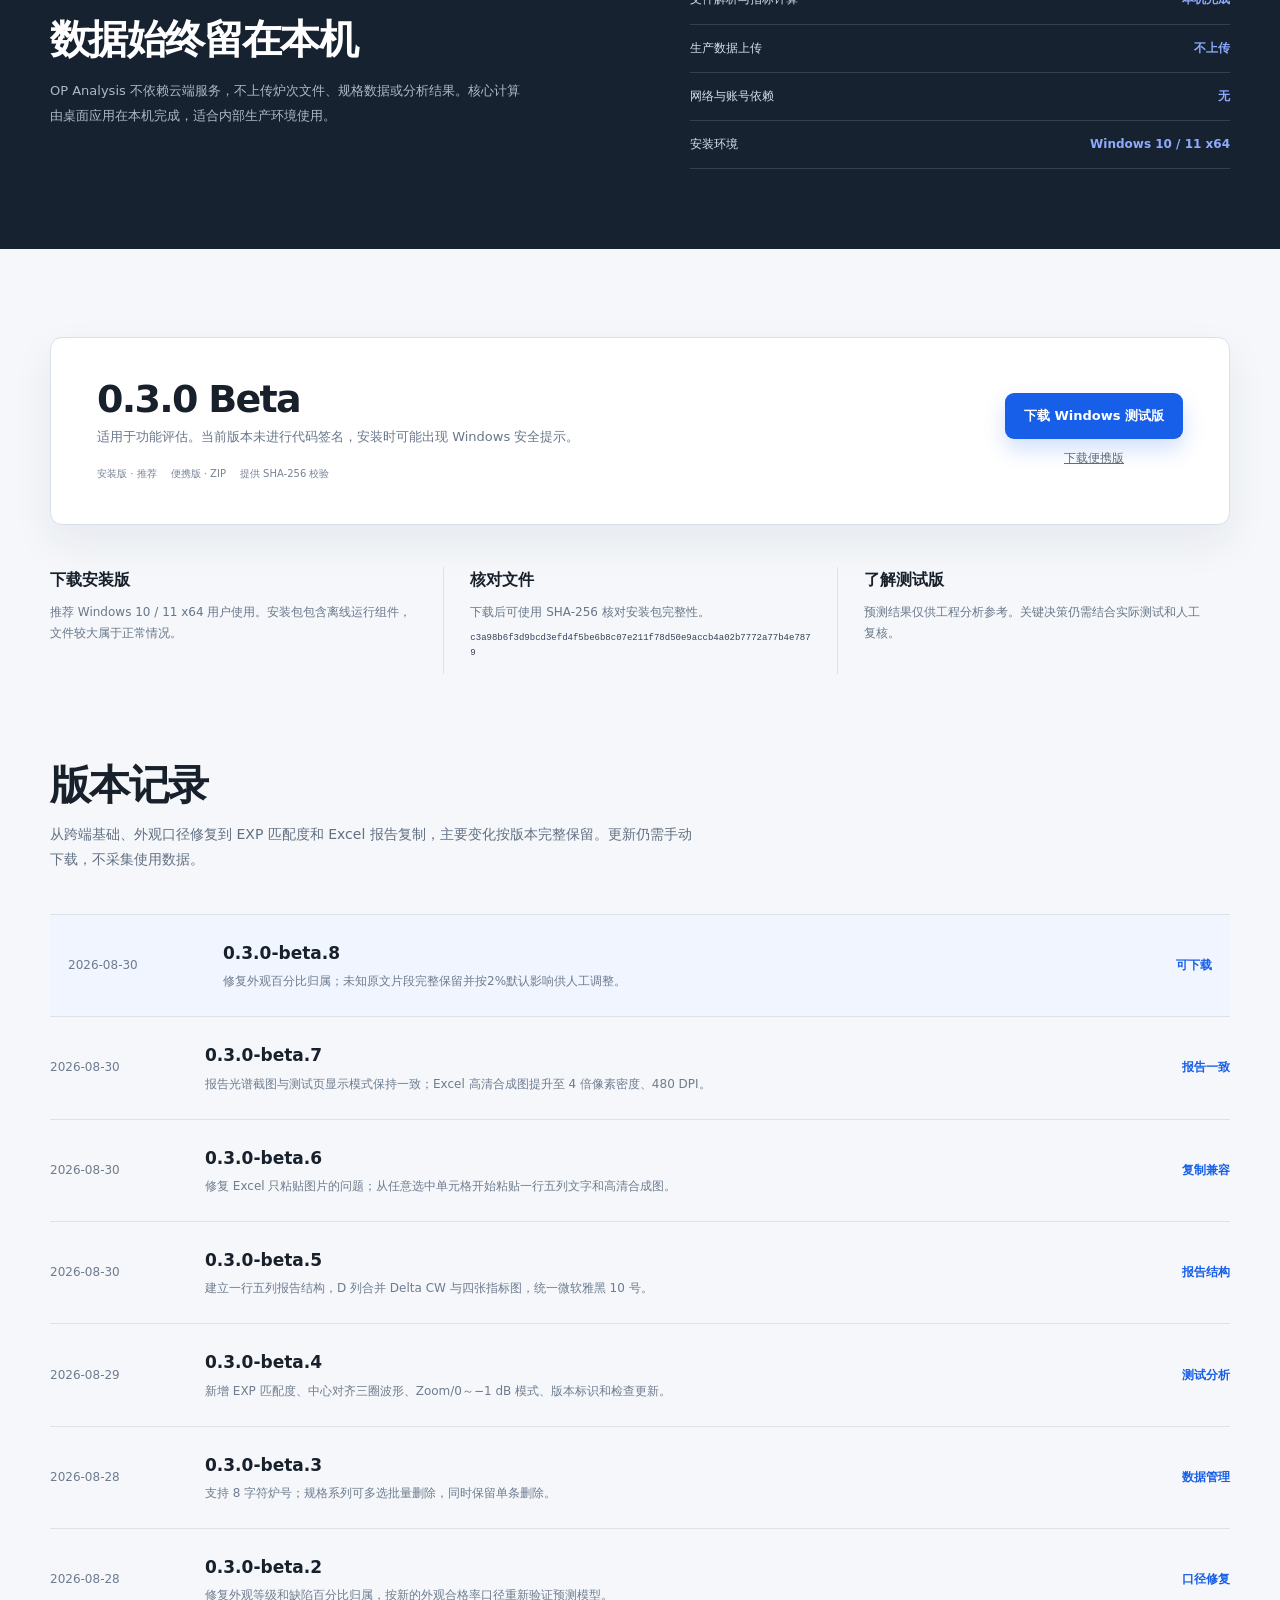
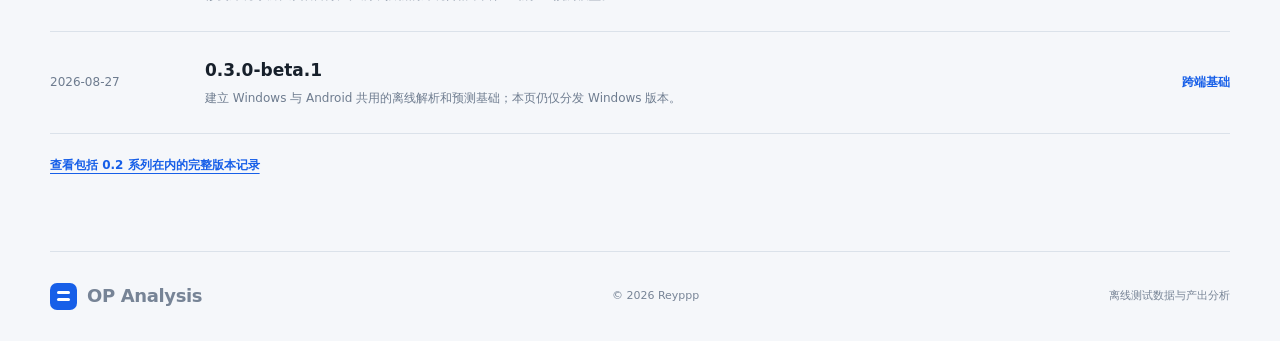
==== commit 4bebb466: "Publish OP Analysis 0.3.0-beta.8" ====
--- a/index.html
+++ b/index.html
@@ -31,7 +31,7 @@
       </div>
 
       <section class="demo-shell hero-demo" aria-label="OP Analysis 虚构操作演示">
-        <div class="demo-window"><span></span><span></span><span></span><small>OP Analysis · v0.3.0-beta.7 · 工程分析工作台</small></div>
+        <div class="demo-window"><span></span><span></span><span></span><small>OP Analysis · v0.3.0-beta.8 · 工程分析工作台</small></div>
         <div class="demo-appbar"><b>OP Analysis</b><div class="demo-tabs" role="tablist" aria-label="演示标签"><button id="demo-tab-data" class="active" data-demo-tab="data" role="tab" aria-selected="true" aria-controls="demo-panel-data">测试数据</button><button id="demo-tab-overview" data-demo-tab="overview" role="tab" aria-selected="false" aria-controls="demo-panel-overview">炉次概览</button><button id="demo-tab-report" data-demo-tab="report" role="tab" aria-selected="false" aria-controls="demo-panel-report">分析报告</button></div></div>
         <div class="demo-toolbar"><b class="import-chip">导入炉次文件夹</b><span>选择文件</span><span>当前规格：演示规格</span></div>
         <p class="demo-disclaimer">虚构演示数据，不代表实际预测结果或生产结论</p>
@@ -79,7 +79,7 @@
 
         <div class="guide-workbench">
           <div class="guide-client" aria-label="OP Analysis 虚构客户端操作演示">
-            <div class="guide-windowbar"><span class="brand-mark" aria-hidden="true"></span><strong>OP Analysis</strong><small>v0.3.0-beta.7 · 虚构演示界面</small></div>
+            <div class="guide-windowbar"><span class="brand-mark" aria-hidden="true"></span><strong>OP Analysis</strong><small>v0.3.0-beta.8 · 虚构演示界面</small></div>
             <div class="guide-toolbar" aria-label="导入与规格操作">
               <button class="guide-primary" type="button" data-guide-feature="import-folder">导入炉次文件夹</button>
               <button type="button" data-guide-feature="choose-files">选择文件</button>
@@ -155,7 +155,8 @@
     </section>
 
     <section class="release shell"><div class="section-intro"><h2>版本记录</h2><p>从跨端基础、外观口径修复到 EXP 匹配度和 Excel 报告复制，主要变化按版本完整保留。更新仍需手动下载，不采集使用数据。</p></div><div class="release-list">
-      <article class="current"><time>2026-08-30</time><div><h3 id="releaseVersion">0.3.0-beta.7</h3><p>报告光谱截图与测试页显示模式保持一致；Excel 高清合成图提升至 4 倍像素密度、480 DPI。</p></div><span id="releaseState">准备中</span></article>
+      <article class="current"><time>2026-08-30</time><div><h3 id="releaseVersion">0.3.0-beta.8</h3><p>修复外观百分比归属；未知原文片段完整保留并按2%默认影响供人工调整。</p></div><span id="releaseState">准备中</span></article>
+      <article><time>2026-08-30</time><div><h3>0.3.0-beta.7</h3><p>报告光谱截图与测试页显示模式保持一致；Excel 高清合成图提升至 4 倍像素密度、480 DPI。</p></div><span>报告一致</span></article>
       <article><time>2026-08-30</time><div><h3>0.3.0-beta.6</h3><p>修复 Excel 只粘贴图片的问题；从任意选中单元格开始粘贴一行五列文字和高清合成图。</p></div><span>复制兼容</span></article>
       <article><time>2026-08-30</time><div><h3>0.3.0-beta.5</h3><p>建立一行五列报告结构，D 列合并 Delta CW 与四张指标图，统一微软雅黑 10 号。</p></div><span>报告结构</span></article>
       <article><time>2026-08-29</time><div><h3>0.3.0-beta.4</h3><p>新增 EXP 匹配度、中心对齐三圈波形、Zoom/0～−1 dB 模式、版本标识和检查更新。</p></div><span>测试分析</span></article>
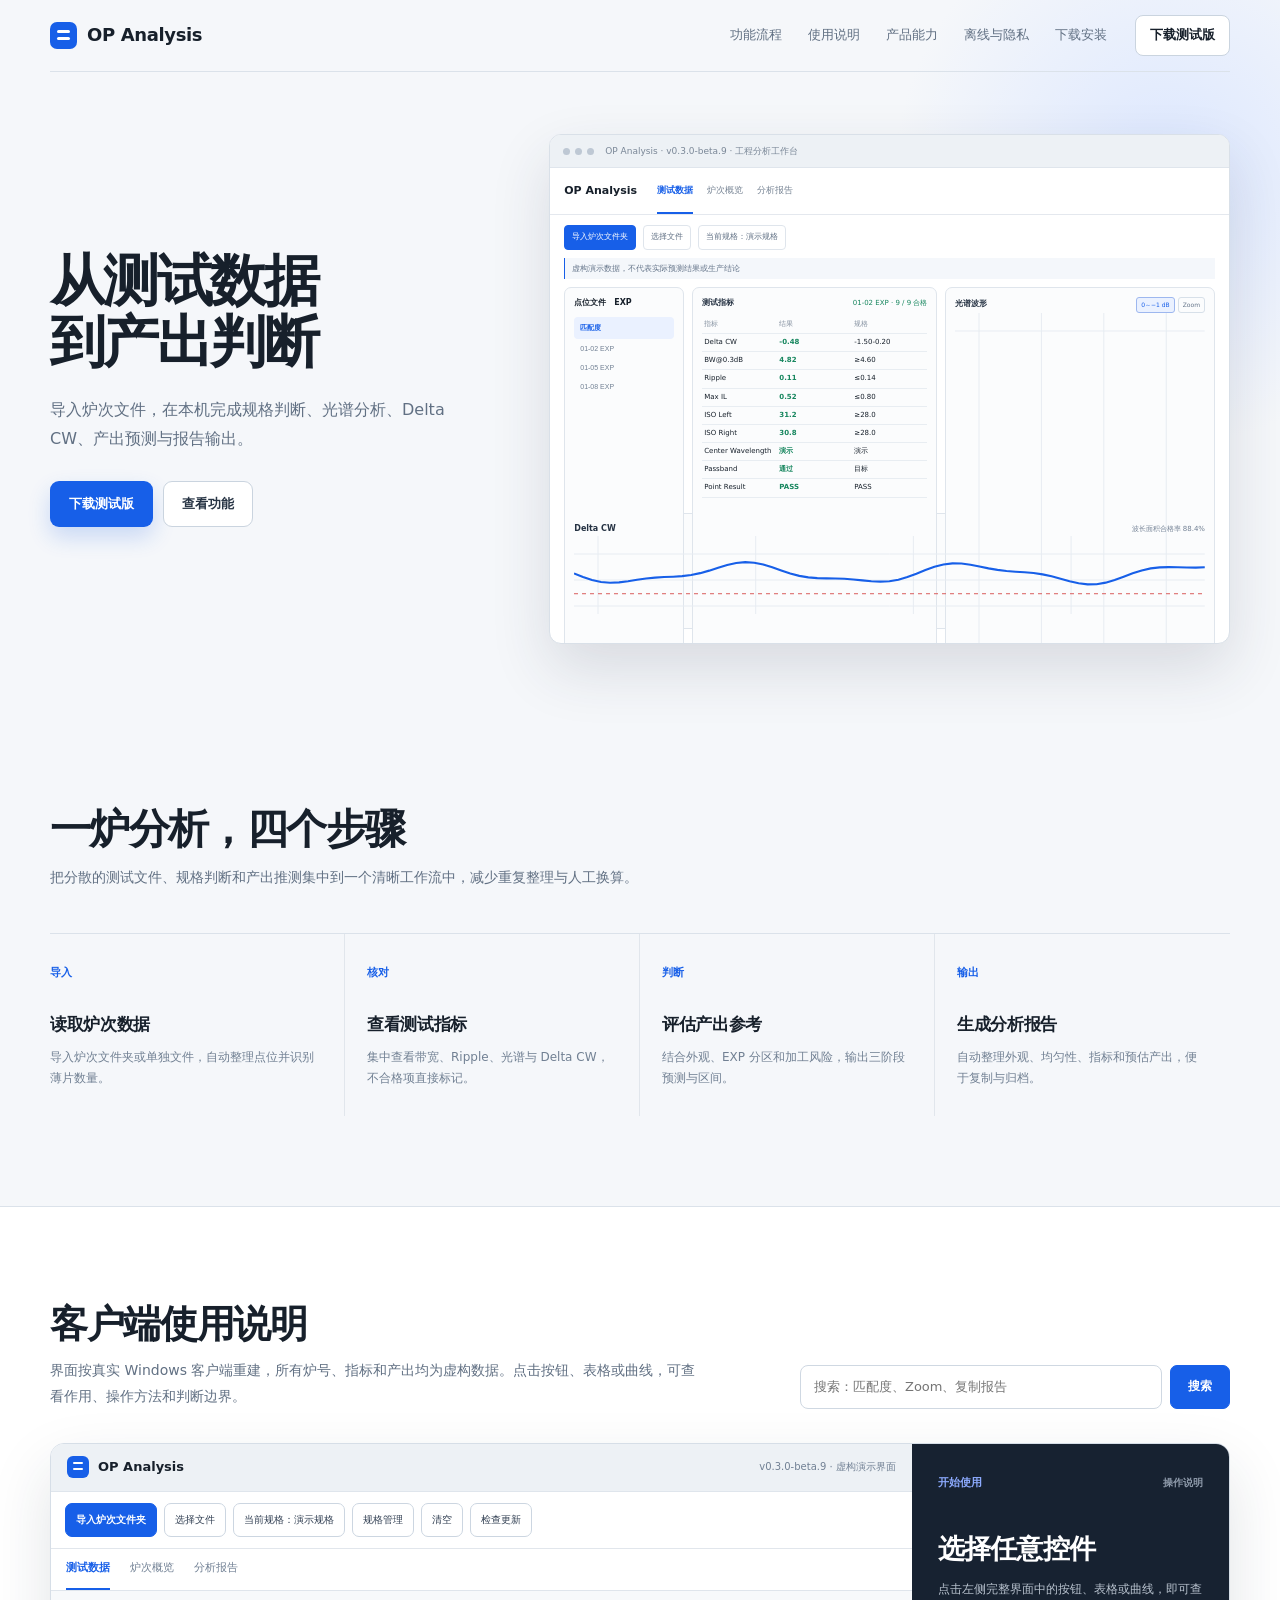
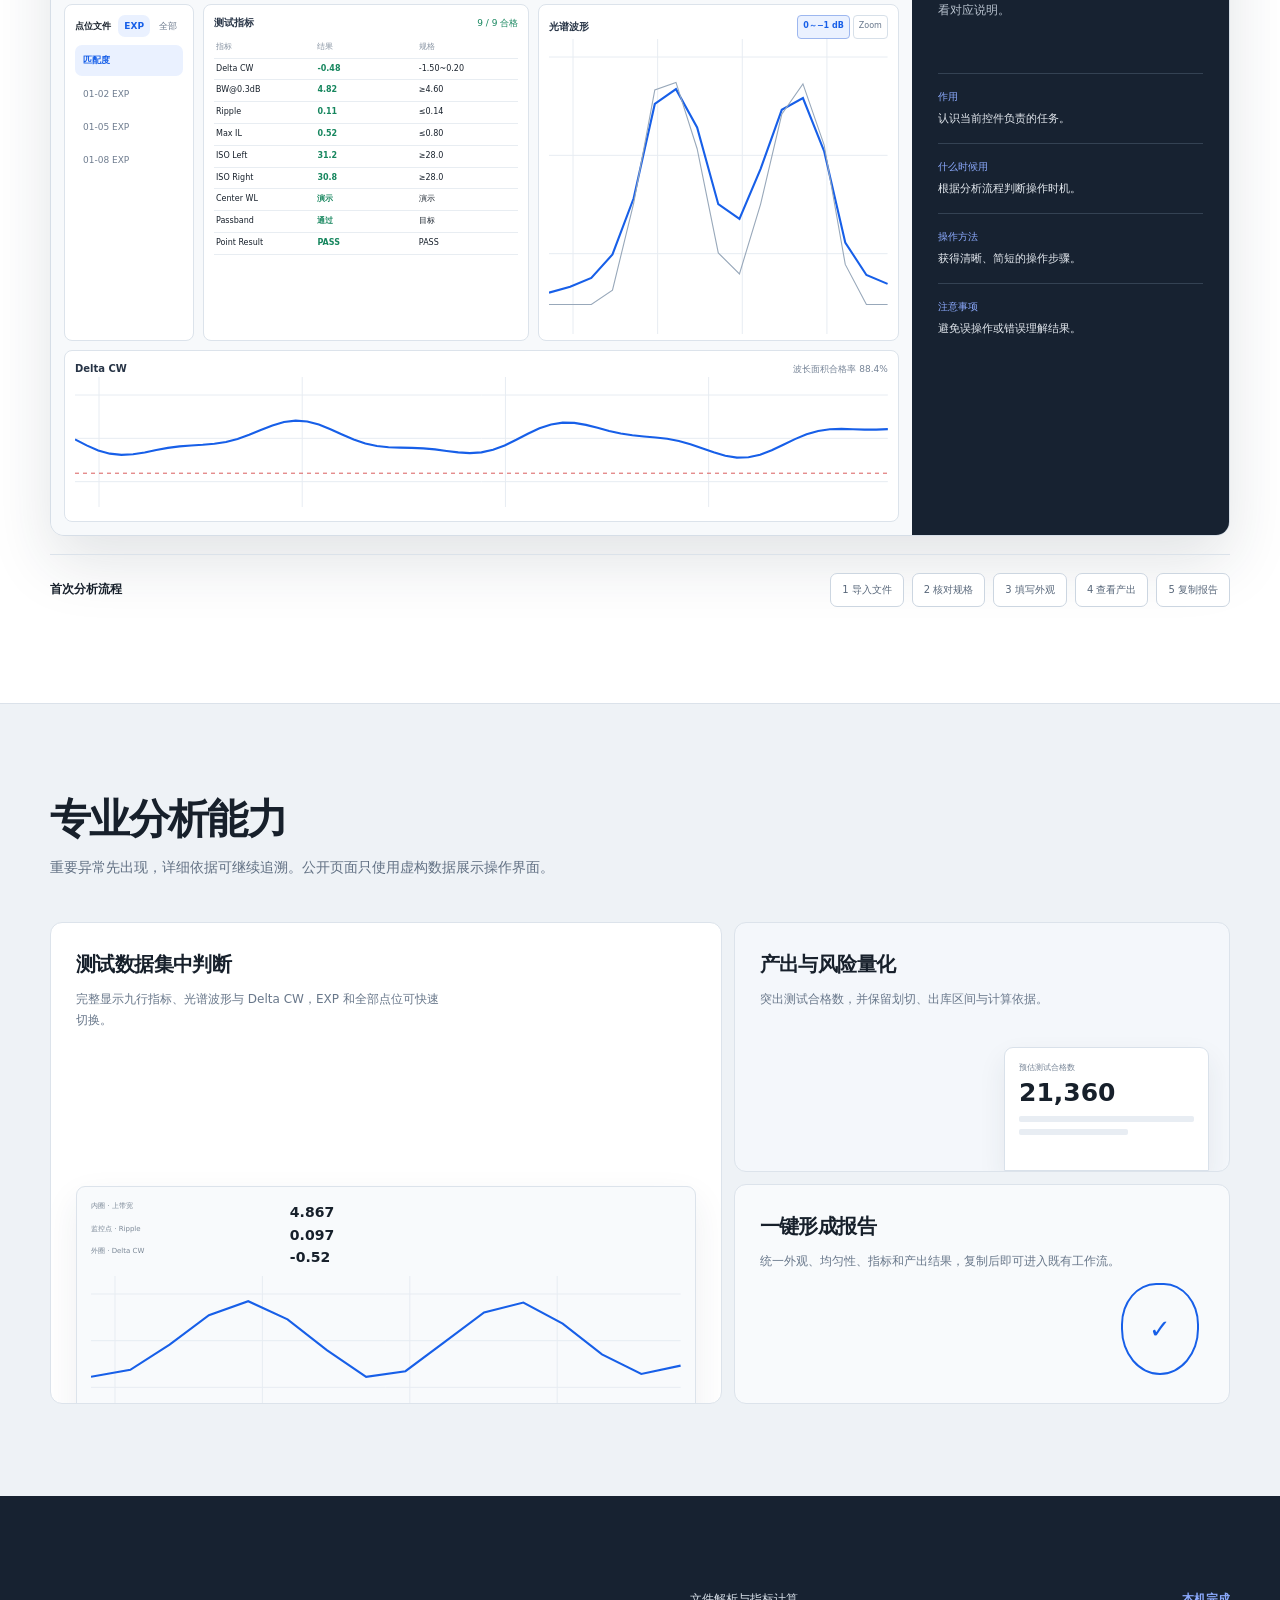
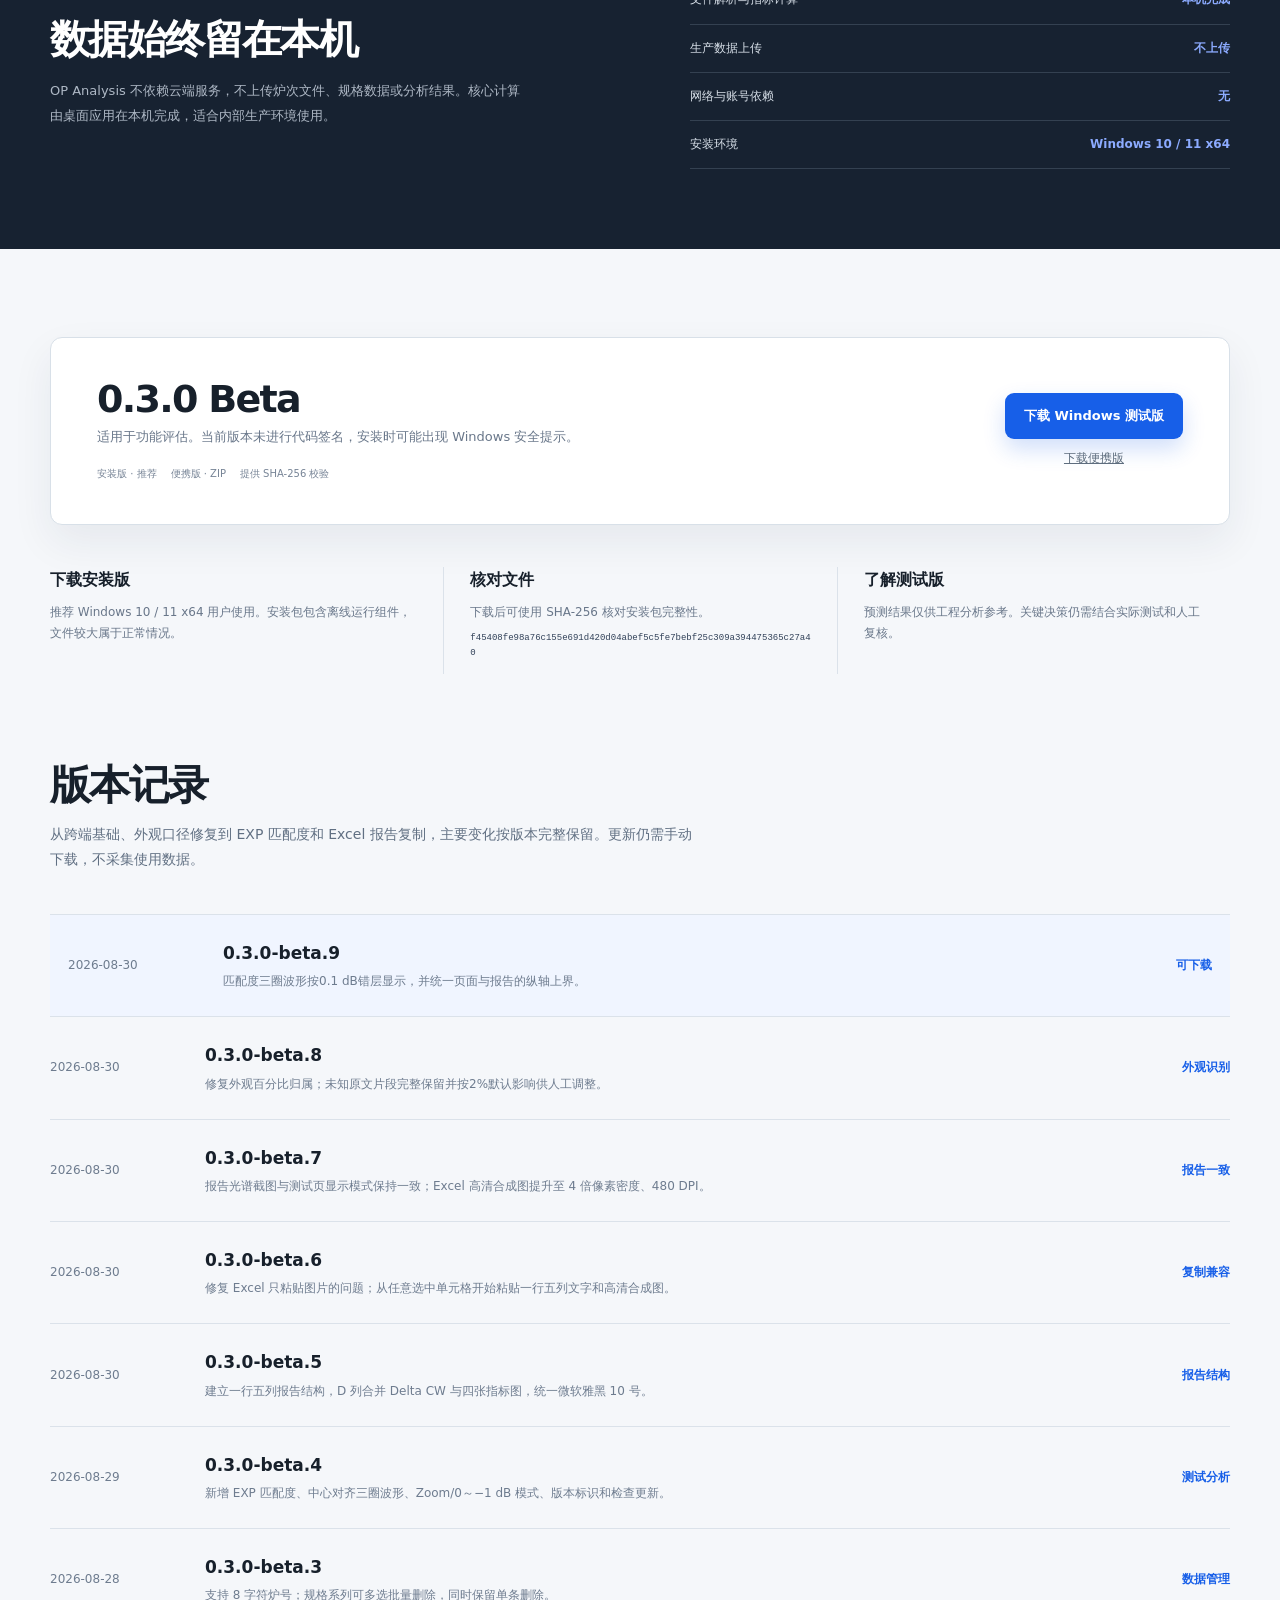
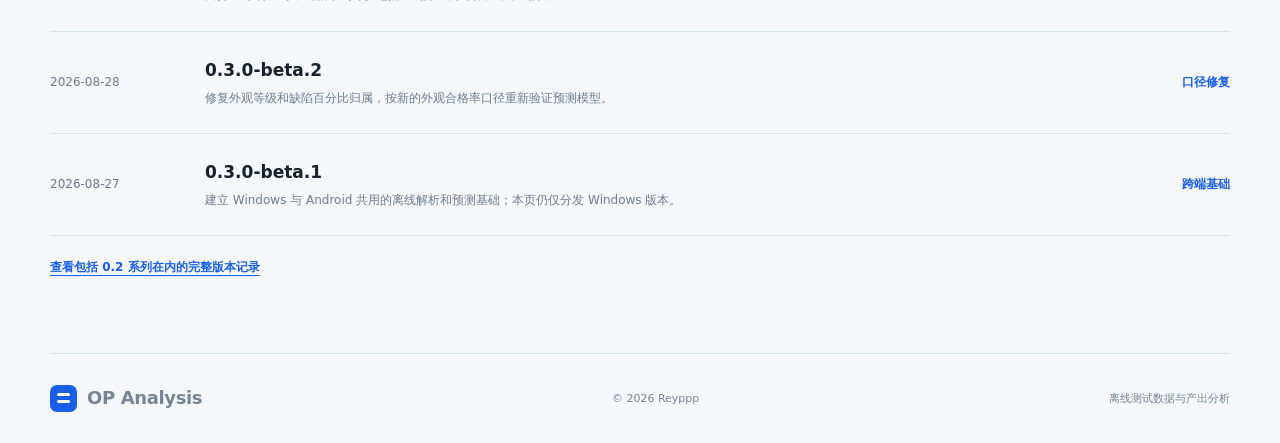
==== commit 8bbd75d6: "Publish OP Analysis 0.3.0-beta.9" ====
--- a/index.html
+++ b/index.html
@@ -31,7 +31,7 @@
       </div>
 
       <section class="demo-shell hero-demo" aria-label="OP Analysis 虚构操作演示">
-        <div class="demo-window"><span></span><span></span><span></span><small>OP Analysis · v0.3.0-beta.8 · 工程分析工作台</small></div>
+        <div class="demo-window"><span></span><span></span><span></span><small>OP Analysis · v0.3.0-beta.9 · 工程分析工作台</small></div>
         <div class="demo-appbar"><b>OP Analysis</b><div class="demo-tabs" role="tablist" aria-label="演示标签"><button id="demo-tab-data" class="active" data-demo-tab="data" role="tab" aria-selected="true" aria-controls="demo-panel-data">测试数据</button><button id="demo-tab-overview" data-demo-tab="overview" role="tab" aria-selected="false" aria-controls="demo-panel-overview">炉次概览</button><button id="demo-tab-report" data-demo-tab="report" role="tab" aria-selected="false" aria-controls="demo-panel-report">分析报告</button></div></div>
         <div class="demo-toolbar"><b class="import-chip">导入炉次文件夹</b><span>选择文件</span><span>当前规格：演示规格</span></div>
         <p class="demo-disclaimer">虚构演示数据，不代表实际预测结果或生产结论</p>
@@ -79,7 +79,7 @@
 
         <div class="guide-workbench">
           <div class="guide-client" aria-label="OP Analysis 虚构客户端操作演示">
-            <div class="guide-windowbar"><span class="brand-mark" aria-hidden="true"></span><strong>OP Analysis</strong><small>v0.3.0-beta.8 · 虚构演示界面</small></div>
+            <div class="guide-windowbar"><span class="brand-mark" aria-hidden="true"></span><strong>OP Analysis</strong><small>v0.3.0-beta.9 · 虚构演示界面</small></div>
             <div class="guide-toolbar" aria-label="导入与规格操作">
               <button class="guide-primary" type="button" data-guide-feature="import-folder">导入炉次文件夹</button>
               <button type="button" data-guide-feature="choose-files">选择文件</button>
@@ -155,7 +155,8 @@
     </section>
 
     <section class="release shell"><div class="section-intro"><h2>版本记录</h2><p>从跨端基础、外观口径修复到 EXP 匹配度和 Excel 报告复制，主要变化按版本完整保留。更新仍需手动下载，不采集使用数据。</p></div><div class="release-list">
-      <article class="current"><time>2026-08-30</time><div><h3 id="releaseVersion">0.3.0-beta.8</h3><p>修复外观百分比归属；未知原文片段完整保留并按2%默认影响供人工调整。</p></div><span id="releaseState">准备中</span></article>
+      <article class="current"><time>2026-08-30</time><div><h3 id="releaseVersion">0.3.0-beta.9</h3><p>匹配度三圈波形按0.1 dB错层显示，并统一页面与报告的纵轴上界。</p></div><span id="releaseState">准备中</span></article>
+      <article><time>2026-08-30</time><div><h3>0.3.0-beta.8</h3><p>修复外观百分比归属；未知原文片段完整保留并按2%默认影响供人工调整。</p></div><span>外观识别</span></article>
       <article><time>2026-08-30</time><div><h3>0.3.0-beta.7</h3><p>报告光谱截图与测试页显示模式保持一致；Excel 高清合成图提升至 4 倍像素密度、480 DPI。</p></div><span>报告一致</span></article>
       <article><time>2026-08-30</time><div><h3>0.3.0-beta.6</h3><p>修复 Excel 只粘贴图片的问题；从任意选中单元格开始粘贴一行五列文字和高清合成图。</p></div><span>复制兼容</span></article>
       <article><time>2026-08-30</time><div><h3>0.3.0-beta.5</h3><p>建立一行五列报告结构，D 列合并 Delta CW 与四张指标图，统一微软雅黑 10 号。</p></div><span>报告结构</span></article>
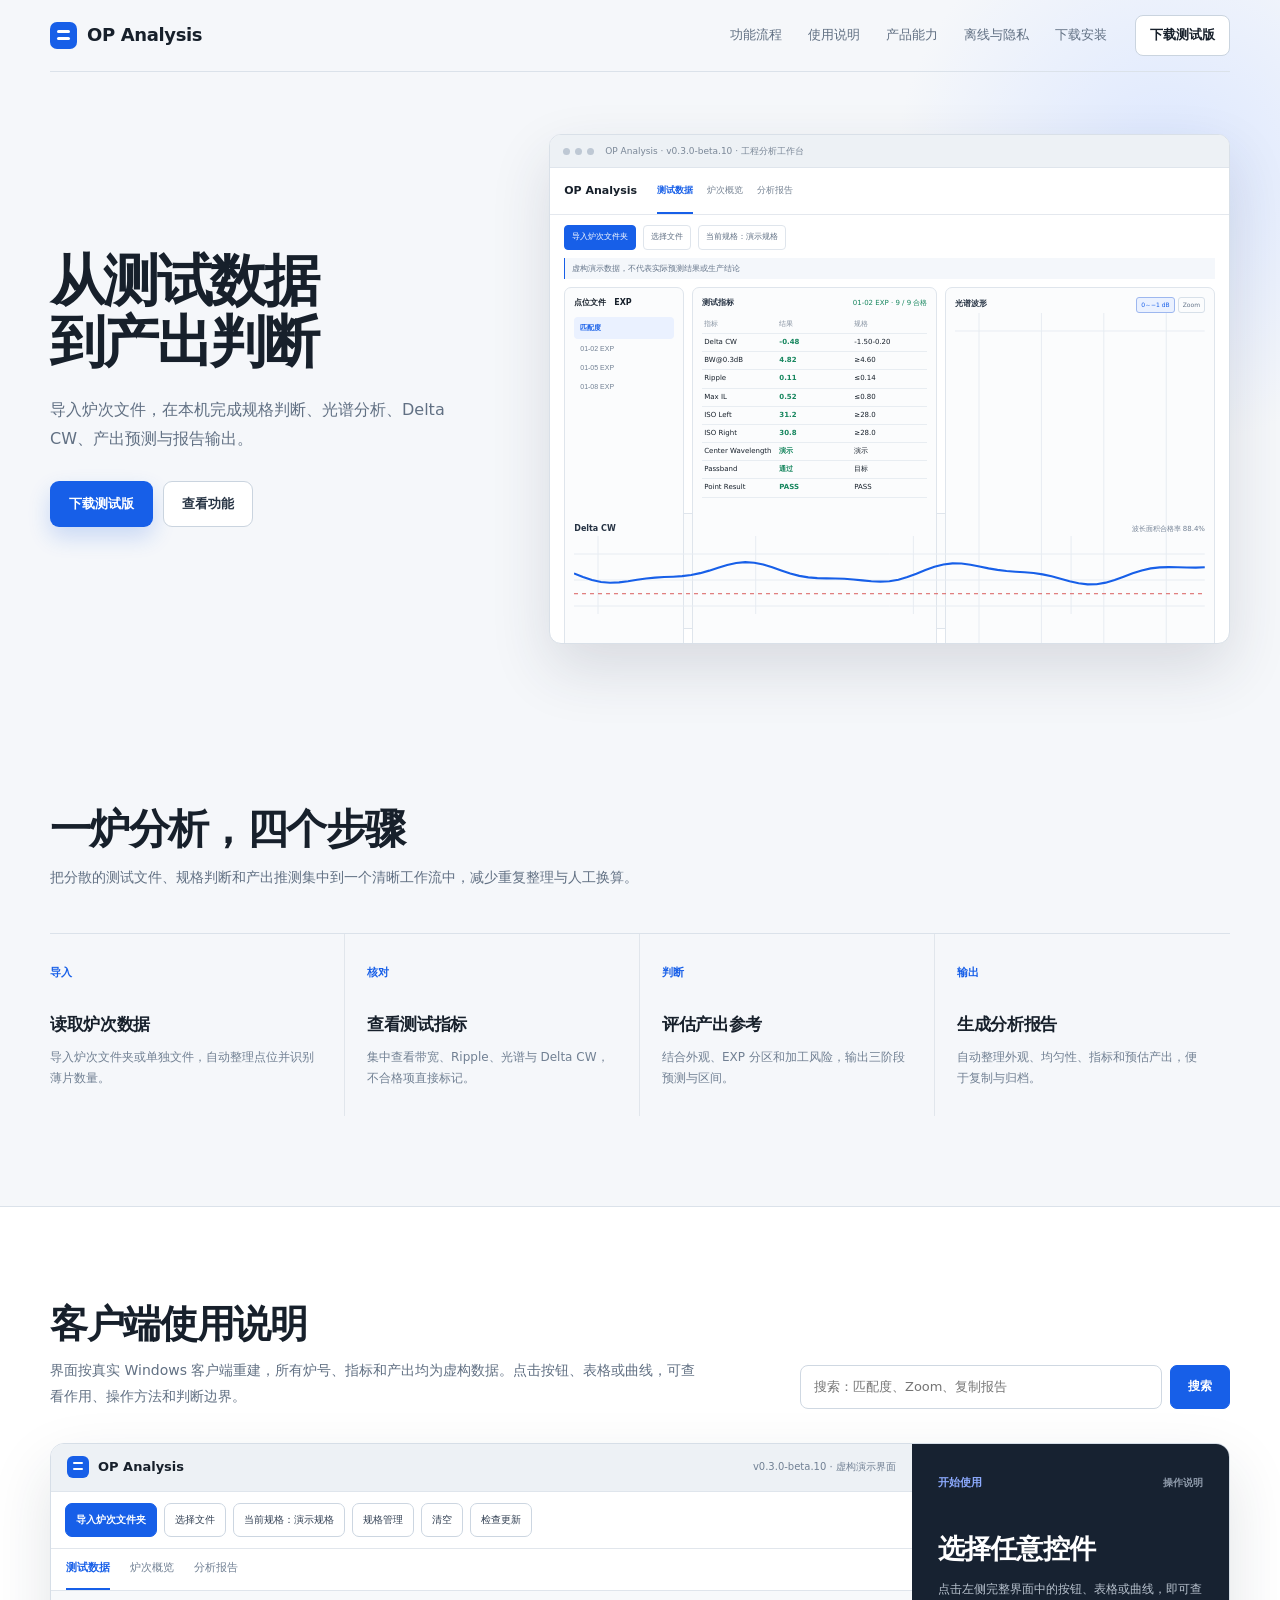
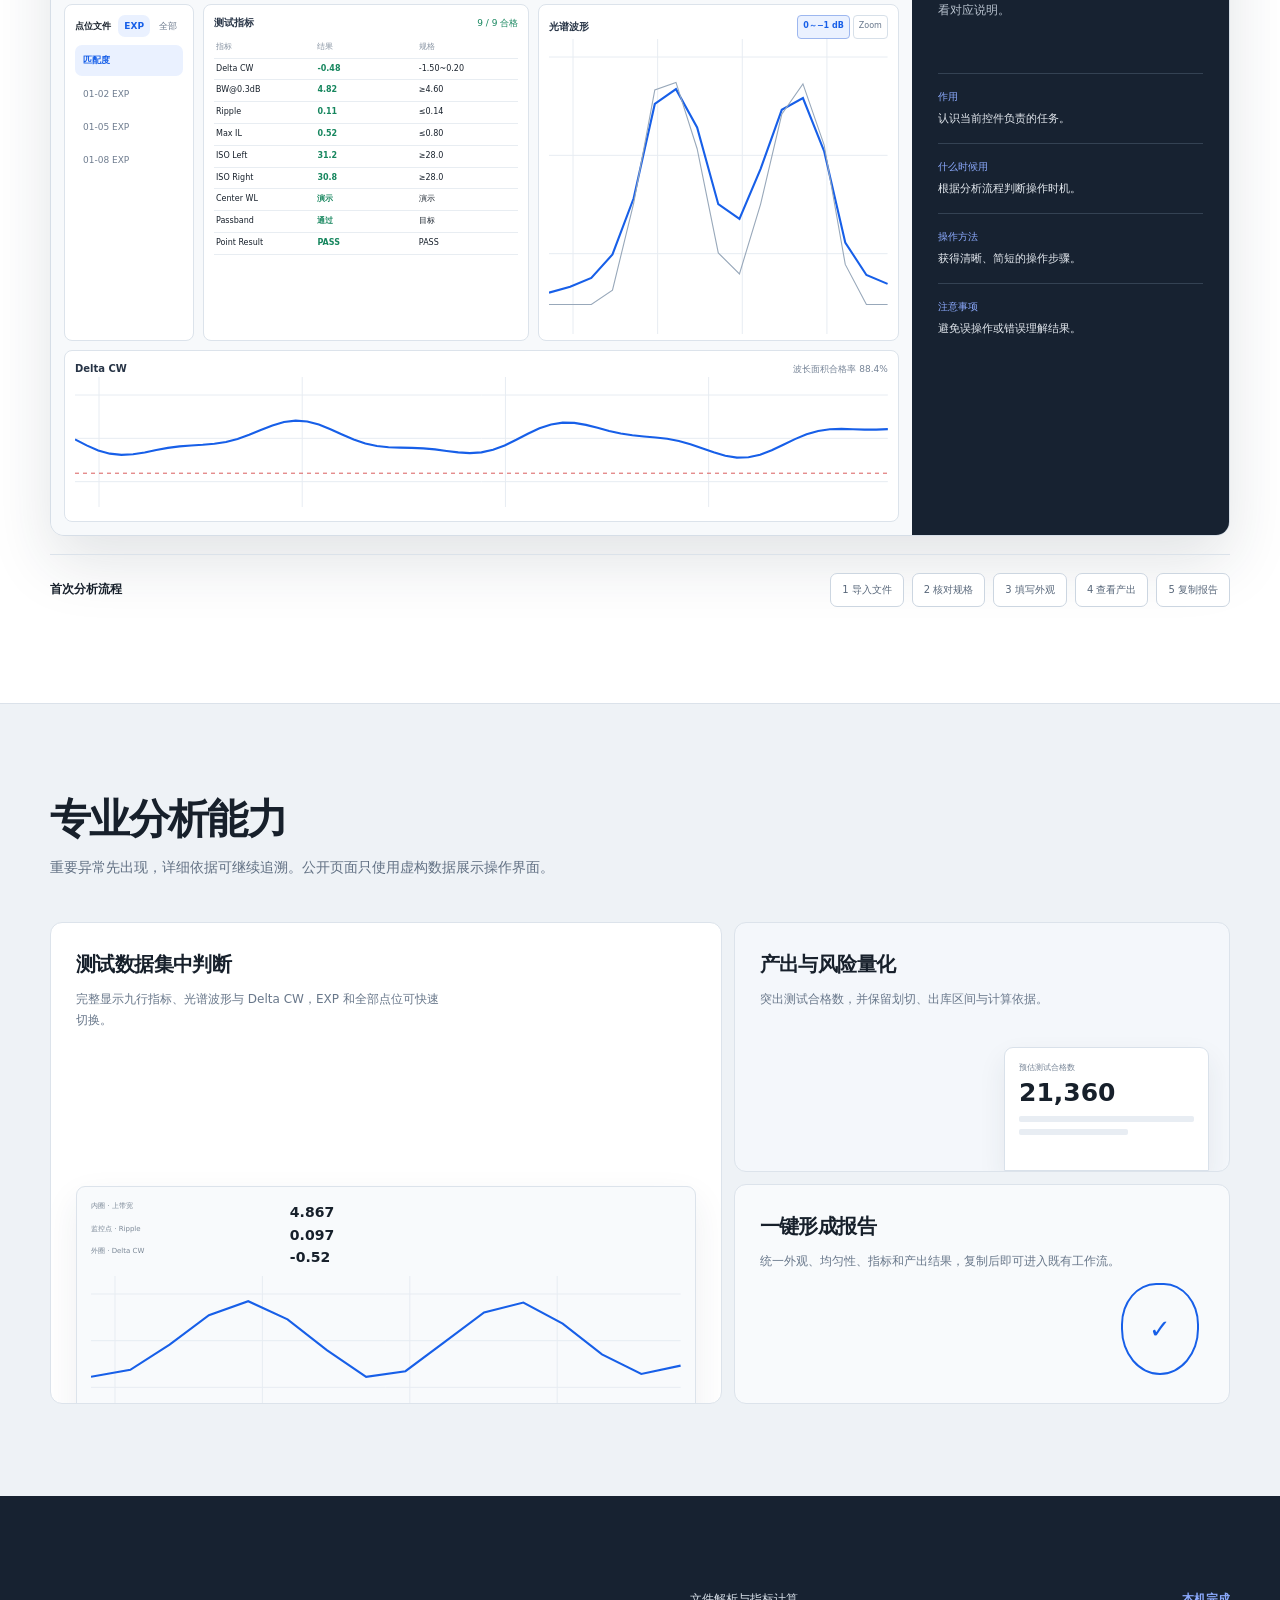
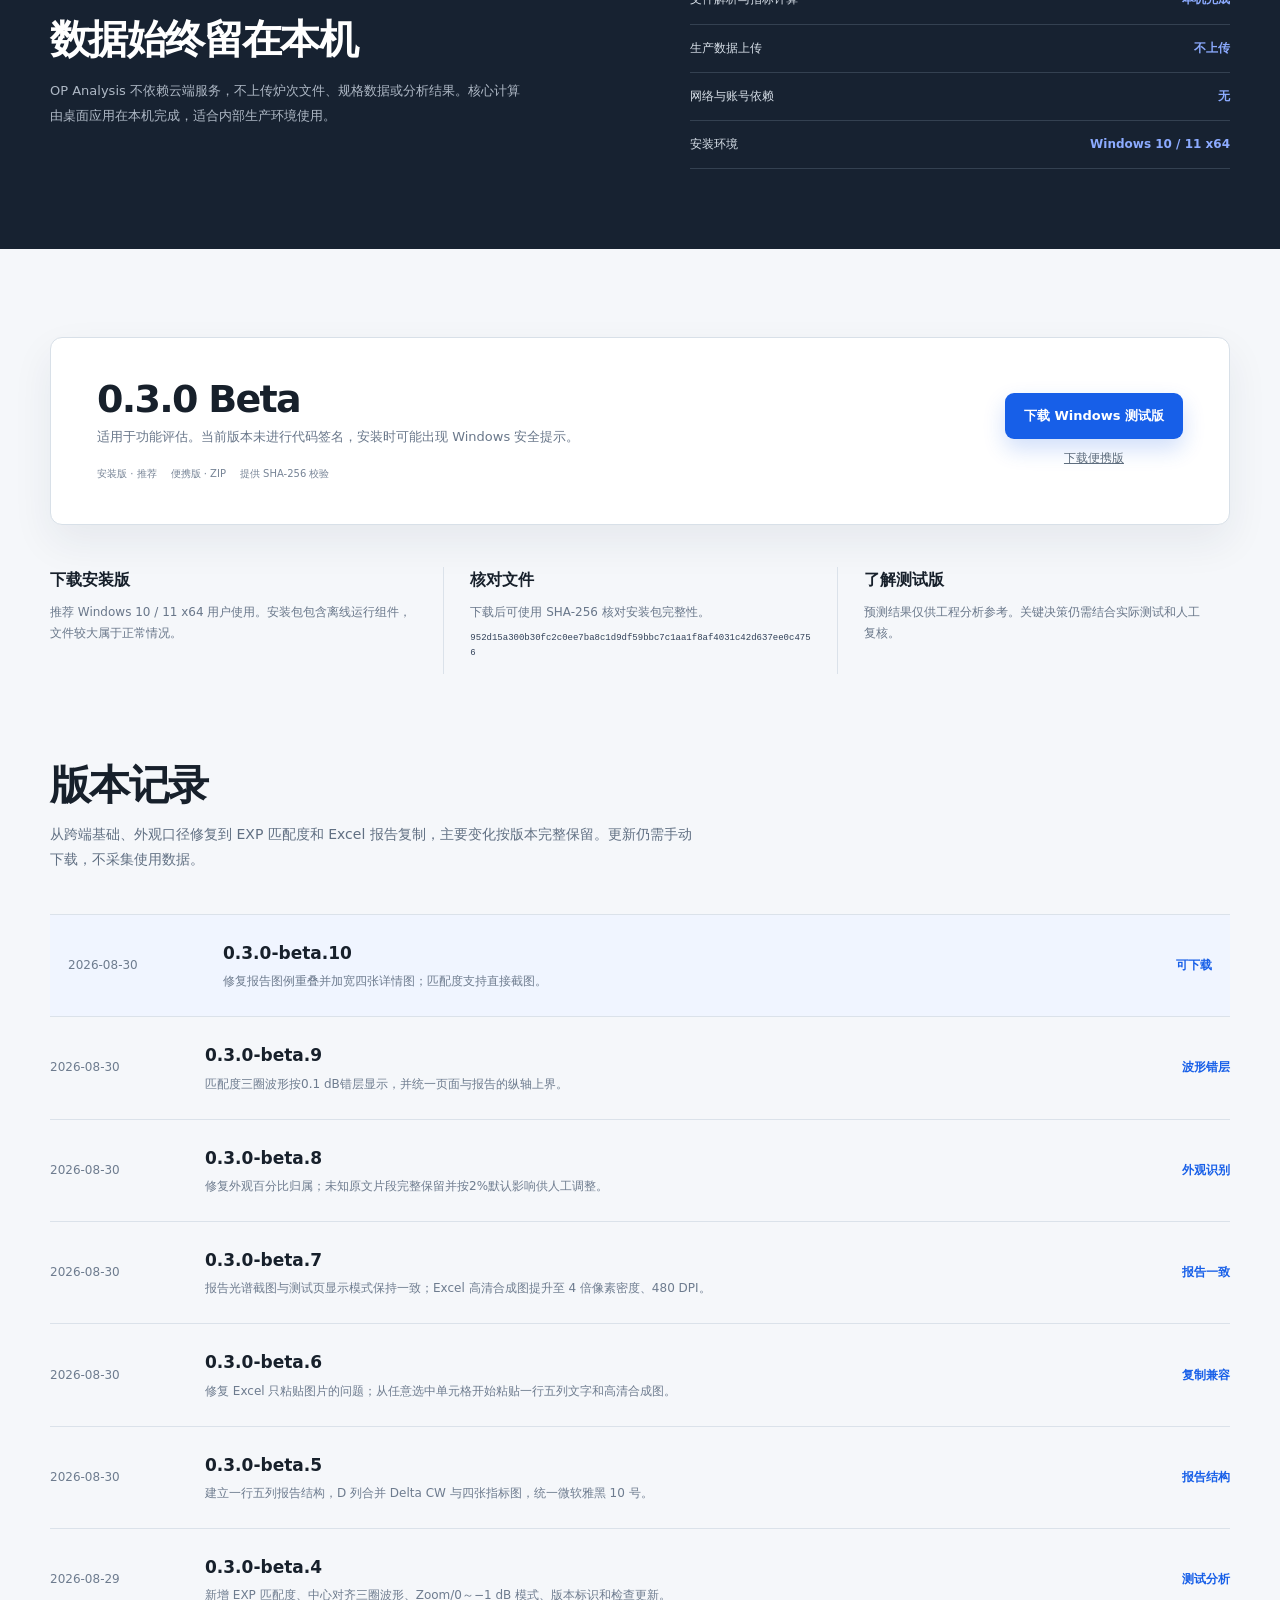
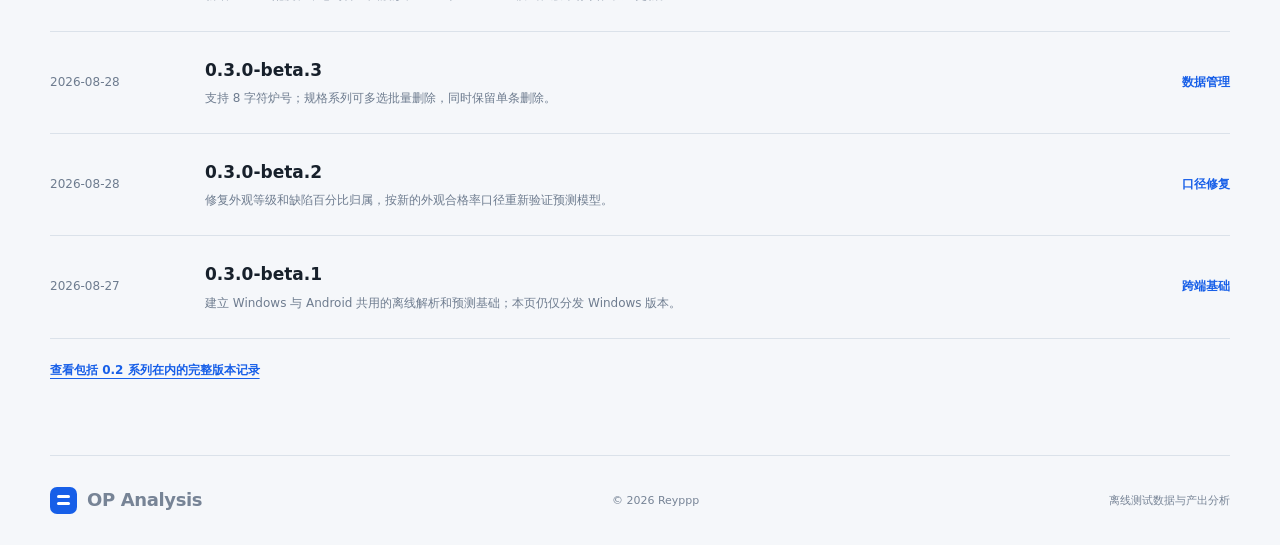
==== commit 25114cda: "Publish OP Analysis 0.3.0-beta.10" ====
--- a/index.html
+++ b/index.html
@@ -31,7 +31,7 @@
       </div>
 
       <section class="demo-shell hero-demo" aria-label="OP Analysis 虚构操作演示">
-        <div class="demo-window"><span></span><span></span><span></span><small>OP Analysis · v0.3.0-beta.9 · 工程分析工作台</small></div>
+        <div class="demo-window"><span></span><span></span><span></span><small>OP Analysis · v0.3.0-beta.10 · 工程分析工作台</small></div>
         <div class="demo-appbar"><b>OP Analysis</b><div class="demo-tabs" role="tablist" aria-label="演示标签"><button id="demo-tab-data" class="active" data-demo-tab="data" role="tab" aria-selected="true" aria-controls="demo-panel-data">测试数据</button><button id="demo-tab-overview" data-demo-tab="overview" role="tab" aria-selected="false" aria-controls="demo-panel-overview">炉次概览</button><button id="demo-tab-report" data-demo-tab="report" role="tab" aria-selected="false" aria-controls="demo-panel-report">分析报告</button></div></div>
         <div class="demo-toolbar"><b class="import-chip">导入炉次文件夹</b><span>选择文件</span><span>当前规格：演示规格</span></div>
         <p class="demo-disclaimer">虚构演示数据，不代表实际预测结果或生产结论</p>
@@ -79,7 +79,7 @@
 
         <div class="guide-workbench">
           <div class="guide-client" aria-label="OP Analysis 虚构客户端操作演示">
-            <div class="guide-windowbar"><span class="brand-mark" aria-hidden="true"></span><strong>OP Analysis</strong><small>v0.3.0-beta.9 · 虚构演示界面</small></div>
+            <div class="guide-windowbar"><span class="brand-mark" aria-hidden="true"></span><strong>OP Analysis</strong><small>v0.3.0-beta.10 · 虚构演示界面</small></div>
             <div class="guide-toolbar" aria-label="导入与规格操作">
               <button class="guide-primary" type="button" data-guide-feature="import-folder">导入炉次文件夹</button>
               <button type="button" data-guide-feature="choose-files">选择文件</button>
@@ -155,7 +155,8 @@
     </section>
 
     <section class="release shell"><div class="section-intro"><h2>版本记录</h2><p>从跨端基础、外观口径修复到 EXP 匹配度和 Excel 报告复制，主要变化按版本完整保留。更新仍需手动下载，不采集使用数据。</p></div><div class="release-list">
-      <article class="current"><time>2026-08-30</time><div><h3 id="releaseVersion">0.3.0-beta.9</h3><p>匹配度三圈波形按0.1 dB错层显示，并统一页面与报告的纵轴上界。</p></div><span id="releaseState">准备中</span></article>
+      <article class="current"><time>2026-08-30</time><div><h3 id="releaseVersion">0.3.0-beta.10</h3><p>修复报告图例重叠并加宽四张详情图；匹配度支持直接截图。</p></div><span id="releaseState">准备中</span></article>
+      <article><time>2026-08-30</time><div><h3>0.3.0-beta.9</h3><p>匹配度三圈波形按0.1 dB错层显示，并统一页面与报告的纵轴上界。</p></div><span>波形错层</span></article>
       <article><time>2026-08-30</time><div><h3>0.3.0-beta.8</h3><p>修复外观百分比归属；未知原文片段完整保留并按2%默认影响供人工调整。</p></div><span>外观识别</span></article>
       <article><time>2026-08-30</time><div><h3>0.3.0-beta.7</h3><p>报告光谱截图与测试页显示模式保持一致；Excel 高清合成图提升至 4 倍像素密度、480 DPI。</p></div><span>报告一致</span></article>
       <article><time>2026-08-30</time><div><h3>0.3.0-beta.6</h3><p>修复 Excel 只粘贴图片的问题；从任意选中单元格开始粘贴一行五列文字和高清合成图。</p></div><span>复制兼容</span></article>
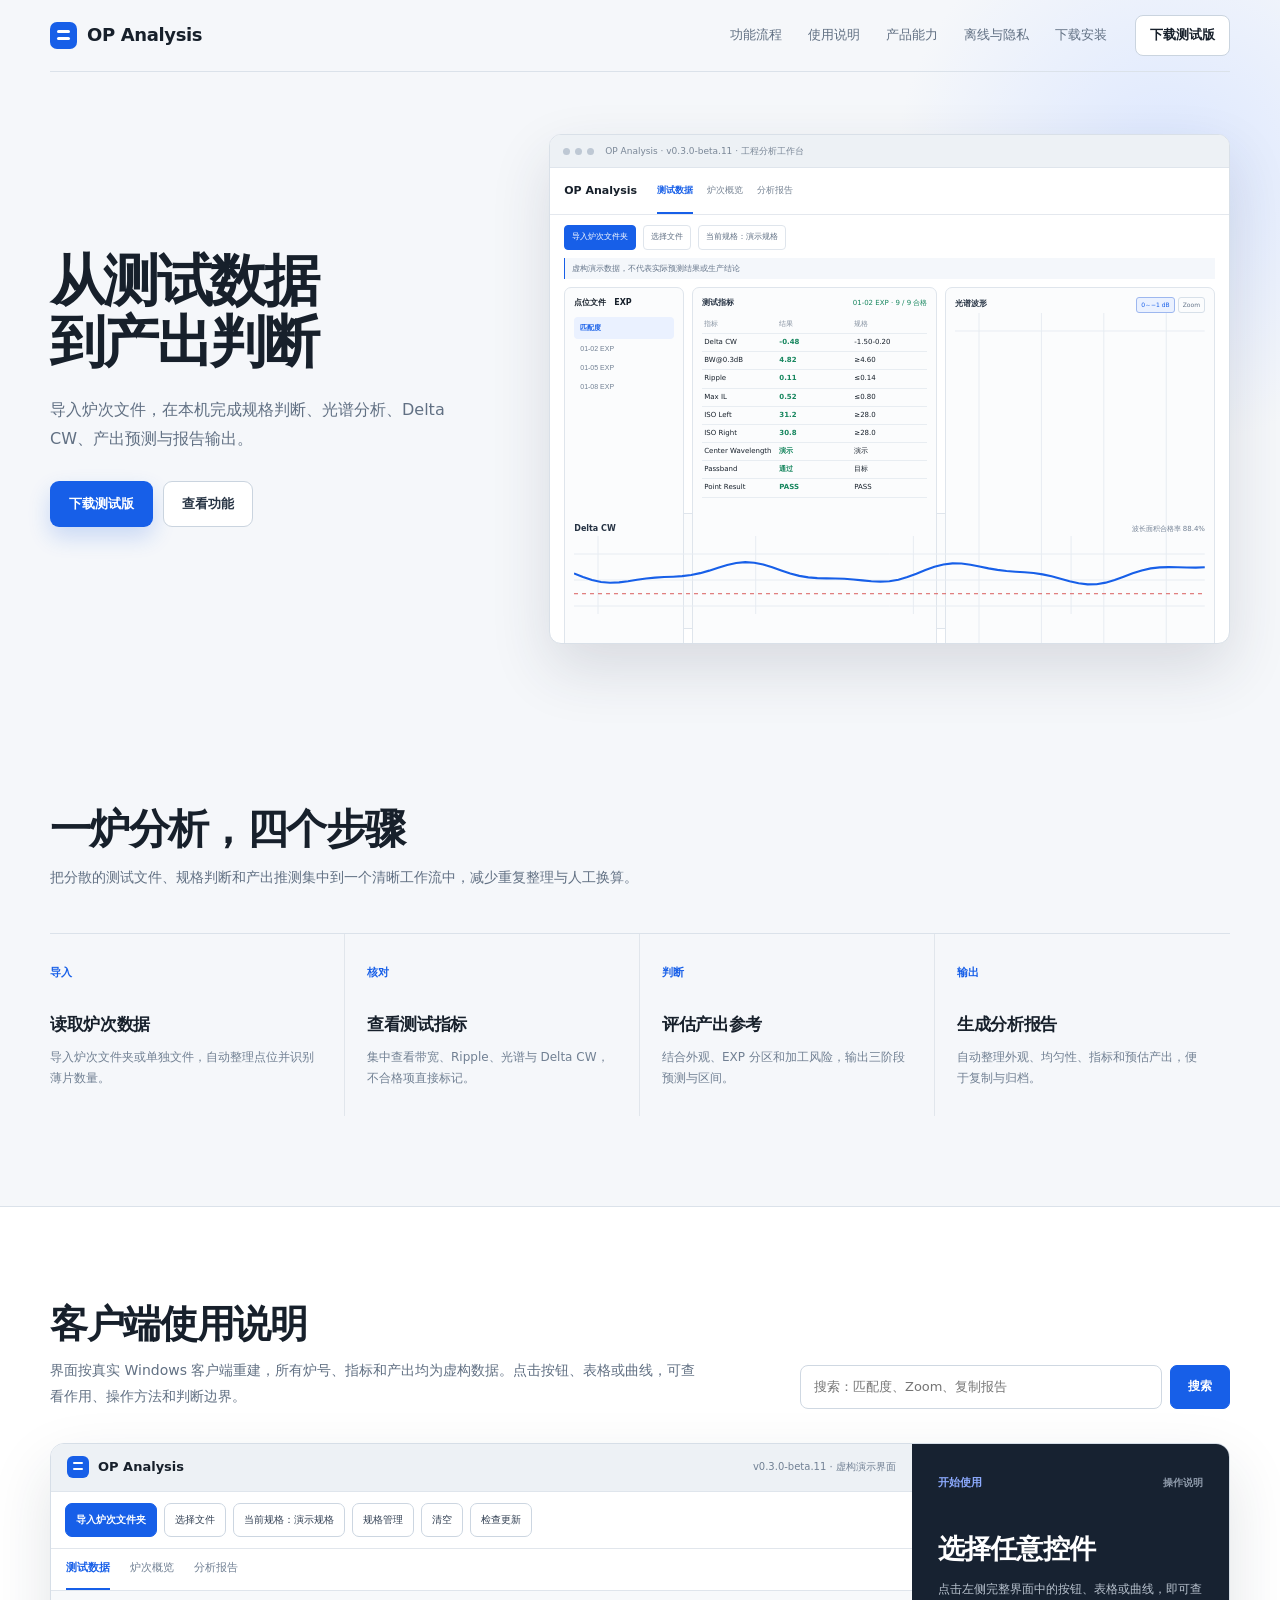
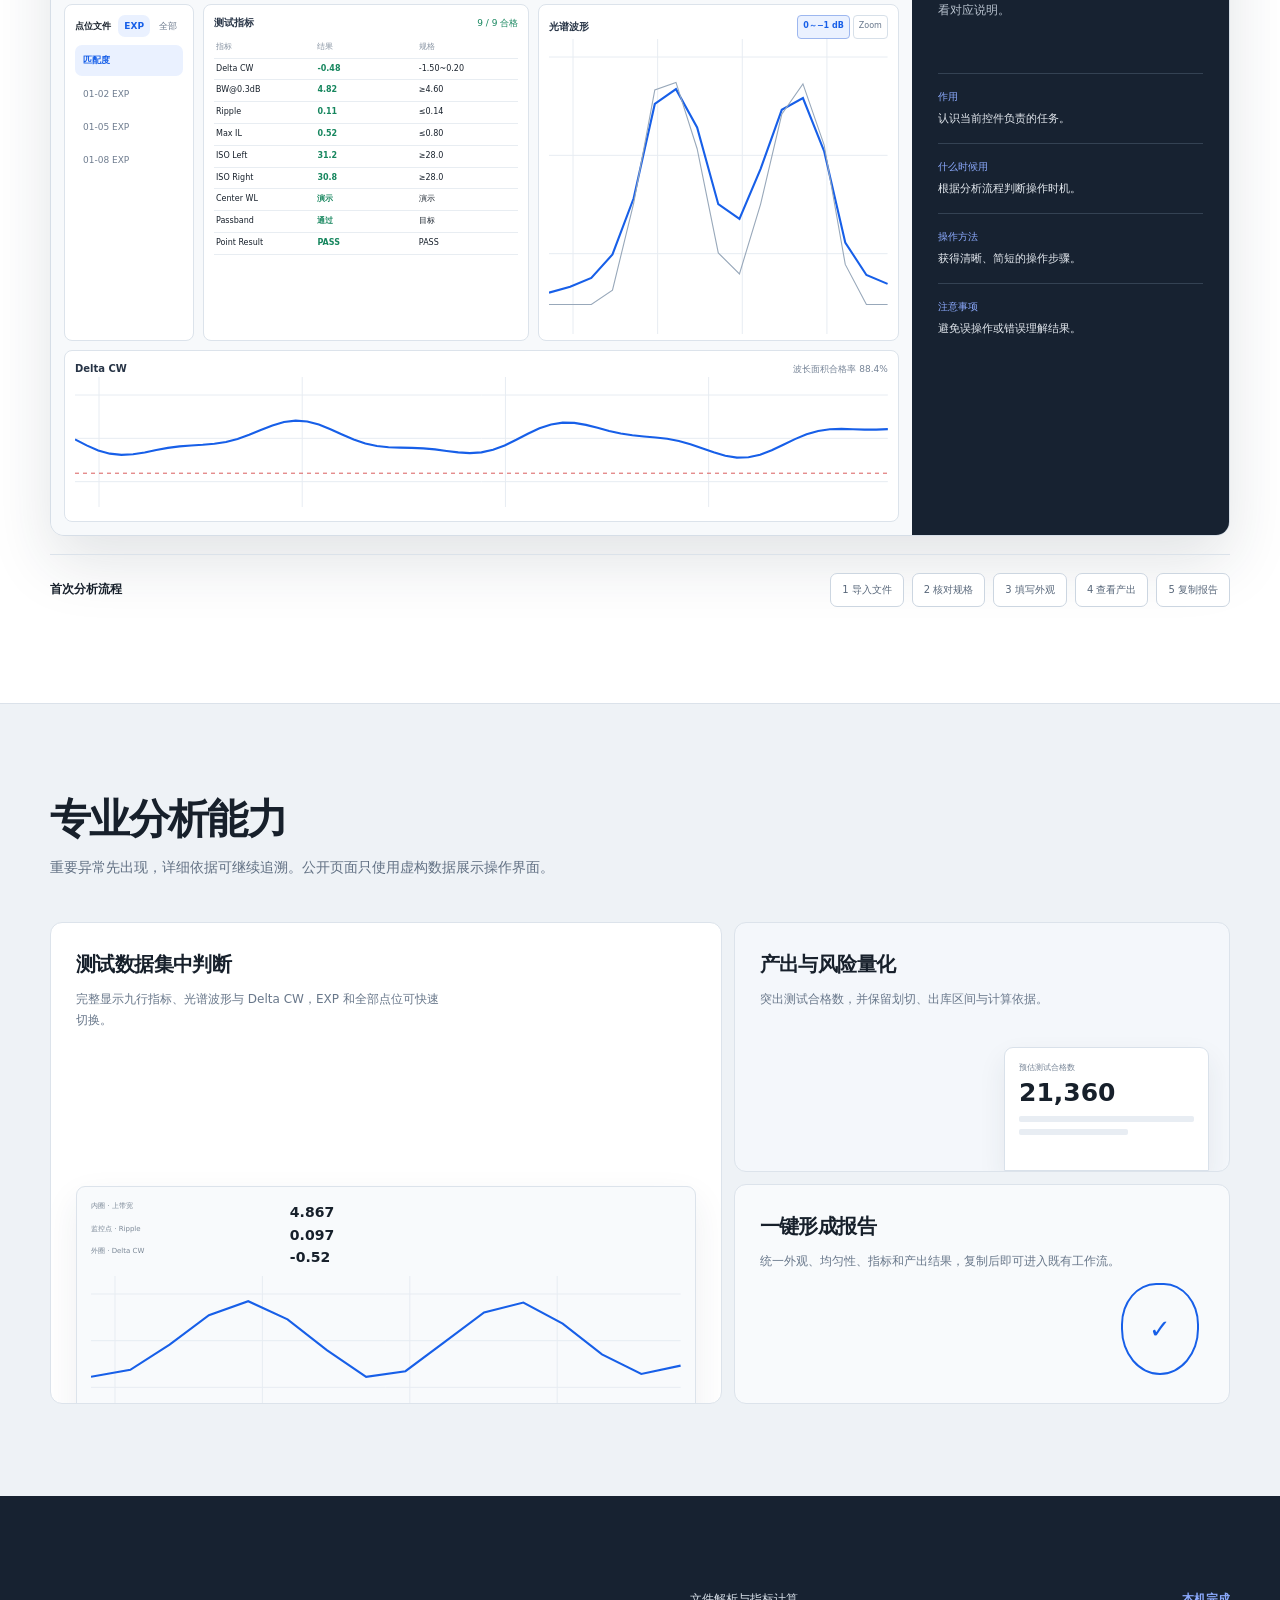
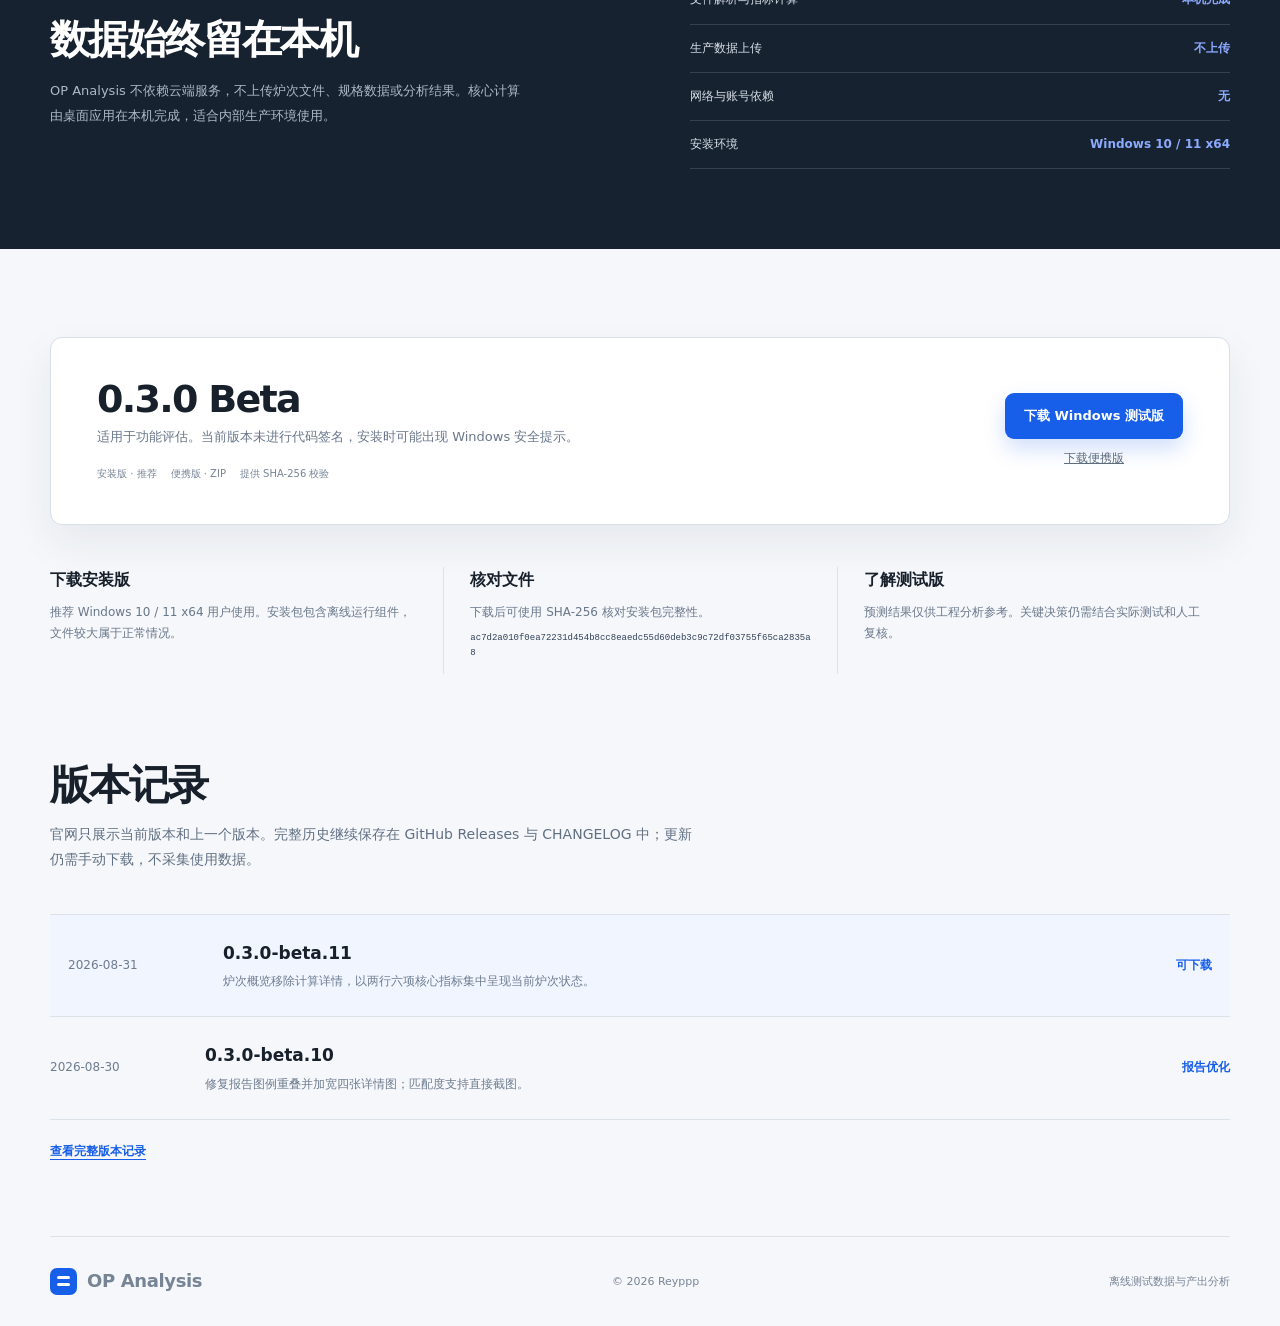
==== commit 229900ae: "Publish OP Analysis 0.3.0-beta.11" ====
--- a/index.html
+++ b/index.html
@@ -31,7 +31,7 @@
       </div>
 
       <section class="demo-shell hero-demo" aria-label="OP Analysis 虚构操作演示">
-        <div class="demo-window"><span></span><span></span><span></span><small>OP Analysis · v0.3.0-beta.10 · 工程分析工作台</small></div>
+        <div class="demo-window"><span></span><span></span><span></span><small>OP Analysis · v0.3.0-beta.11 · 工程分析工作台</small></div>
         <div class="demo-appbar"><b>OP Analysis</b><div class="demo-tabs" role="tablist" aria-label="演示标签"><button id="demo-tab-data" class="active" data-demo-tab="data" role="tab" aria-selected="true" aria-controls="demo-panel-data">测试数据</button><button id="demo-tab-overview" data-demo-tab="overview" role="tab" aria-selected="false" aria-controls="demo-panel-overview">炉次概览</button><button id="demo-tab-report" data-demo-tab="report" role="tab" aria-selected="false" aria-controls="demo-panel-report">分析报告</button></div></div>
         <div class="demo-toolbar"><b class="import-chip">导入炉次文件夹</b><span>选择文件</span><span>当前规格：演示规格</span></div>
         <p class="demo-disclaimer">虚构演示数据，不代表实际预测结果或生产结论</p>
@@ -48,8 +48,7 @@
         <section id="demo-panel-overview" class="demo-panel" data-demo-panel="overview" role="tabpanel" aria-labelledby="demo-tab-overview" hidden>
           <div class="overview-inputs"><span>炉号<strong>SAMPLE-A</strong></span><span>规格<strong>演示规格</strong></span><span>薄片数量<strong>19（自动识别）</strong></span><span>外观<strong>30-15，占比 94%</strong></span></div>
           <div class="result-cards"><article><span>预估划切颗粒数</span><strong>41,280</strong><small>区间 36,900-45,660</small></article><article class="main-result"><span>预估测试合格数</span><strong>24,860</strong><small>区间 20,140-28,920</small></article><article><span>预估出库数</span><strong>20,730</strong><small>区间 16,800-24,660</small></article></div>
-          <div class="rate-row"><span>外观可用率<b>94.0%</b></span><span>波长合格率<b>88.4%</b></span><span>指标合格率<b>100%</b></span></div>
-          <details><summary>计算详情</summary><p>演示页仅展示信息组织方式，不包含真实计算规则或模型数据。</p></details>
+          <div class="rate-row"><span>外观合格率<b>94.0%</b></span><span>波长合格率<b>88.4%</b></span><span>指标合格率<b>100%</b></span><span>加工风险<b>18.6%</b></span><span>不良面积率<b>21.0%</b></span><span>预计测试良率<b>40.9%</b></span></div>
         </section>
 
         <section id="demo-panel-report" class="demo-panel" data-demo-panel="report" role="tabpanel" aria-labelledby="demo-tab-report" hidden>
@@ -79,7 +78,7 @@
 
         <div class="guide-workbench">
           <div class="guide-client" aria-label="OP Analysis 虚构客户端操作演示">
-            <div class="guide-windowbar"><span class="brand-mark" aria-hidden="true"></span><strong>OP Analysis</strong><small>v0.3.0-beta.10 · 虚构演示界面</small></div>
+            <div class="guide-windowbar"><span class="brand-mark" aria-hidden="true"></span><strong>OP Analysis</strong><small>v0.3.0-beta.11 · 虚构演示界面</small></div>
             <div class="guide-toolbar" aria-label="导入与规格操作">
               <button class="guide-primary" type="button" data-guide-feature="import-folder">导入炉次文件夹</button>
               <button type="button" data-guide-feature="choose-files">选择文件</button>
@@ -113,8 +112,8 @@
               <div class="guide-overview-fields"><button type="button" data-guide-feature="lot-id"><span>炉号</span><strong>DEMO2601</strong></button><button type="button" data-guide-feature="current-spec"><span>产品系列 / 规格</span><strong>演示规格</strong></button><button type="button" data-guide-feature="slice-count"><span>薄片数量</span><strong>19（自动识别）</strong></button><button type="button" data-guide-feature="appearance"><span>外观描述</span><strong>30-15，占比94%</strong></button></div>
               <div class="guide-risk-row"><button class="guide-risk-badge" type="button" data-guide-feature="high-risk"><span aria-hidden="true"></span>高风险<small>查看解释</small></button></div>
               <div class="guide-yield-cards"><button type="button" data-guide-feature="cut-result"><span>预估划切颗粒数</span><strong>41,280</strong><small>36,900~45,660</small></button><button class="main" type="button" data-guide-feature="test-result"><span>预估测试合格数</span><strong>24,860</strong><small>20,140~28,920</small></button><button type="button" data-guide-feature="ship-result"><span>预估出库数</span><strong>20,730</strong><small>16,800~24,660</small></button></div>
-              <div class="guide-rate-row"><span>外观可用率<b>94.0%</b></span><span>波长合格率<b>88.4%</b></span><span>指标合格率<b>100%</b></span></div>
-              <div class="guide-overview-actions"><button type="button" data-guide-feature="output-report">输出分析报告</button><button type="button" data-guide-feature="restore-default">恢复默认</button><button type="button" data-guide-feature="calculation-detail">计算详情</button><button type="button" data-guide-feature="algorithm-model">算法模型</button></div>
+              <div class="guide-rate-row"><span>外观合格率<b>94.0%</b></span><span>波长合格率<b>88.4%</b></span><span>指标合格率<b>100%</b></span><span>加工风险<b>18.6%</b></span><span>不良面积率<b>21.0%</b></span><span>预计测试良率<b>40.9%</b></span></div>
+              <div class="guide-overview-actions"><button type="button" data-guide-feature="output-report">输出分析报告</button><button type="button" data-guide-feature="restore-default">恢复默认</button><button type="button" data-guide-feature="algorithm-model">算法模型</button></div>
             </section>
 
             <section class="guide-screen" id="guide-screen-report" role="tabpanel" aria-labelledby="guide-tab-report" data-guide-panel="report" hidden>
@@ -154,18 +153,10 @@
       <div class="install-notes"><article><h3>下载安装版</h3><p>推荐 Windows 10 / 11 x64 用户使用。安装包包含离线运行组件，文件较大属于正常情况。</p></article><article><h3>核对文件</h3><p>下载后可使用 SHA-256 核对安装包完整性。<code id="shaValue">发布时提供</code></p></article><article><h3>了解测试版</h3><p>预测结果仅供工程分析参考。关键决策仍需结合实际测试和人工复核。</p></article></div>
     </section>
 
-    <section class="release shell"><div class="section-intro"><h2>版本记录</h2><p>从跨端基础、外观口径修复到 EXP 匹配度和 Excel 报告复制，主要变化按版本完整保留。更新仍需手动下载，不采集使用数据。</p></div><div class="release-list">
-      <article class="current"><time>2026-08-30</time><div><h3 id="releaseVersion">0.3.0-beta.10</h3><p>修复报告图例重叠并加宽四张详情图；匹配度支持直接截图。</p></div><span id="releaseState">准备中</span></article>
-      <article><time>2026-08-30</time><div><h3>0.3.0-beta.9</h3><p>匹配度三圈波形按0.1 dB错层显示，并统一页面与报告的纵轴上界。</p></div><span>波形错层</span></article>
-      <article><time>2026-08-30</time><div><h3>0.3.0-beta.8</h3><p>修复外观百分比归属；未知原文片段完整保留并按2%默认影响供人工调整。</p></div><span>外观识别</span></article>
-      <article><time>2026-08-30</time><div><h3>0.3.0-beta.7</h3><p>报告光谱截图与测试页显示模式保持一致；Excel 高清合成图提升至 4 倍像素密度、480 DPI。</p></div><span>报告一致</span></article>
-      <article><time>2026-08-30</time><div><h3>0.3.0-beta.6</h3><p>修复 Excel 只粘贴图片的问题；从任意选中单元格开始粘贴一行五列文字和高清合成图。</p></div><span>复制兼容</span></article>
-      <article><time>2026-08-30</time><div><h3>0.3.0-beta.5</h3><p>建立一行五列报告结构，D 列合并 Delta CW 与四张指标图，统一微软雅黑 10 号。</p></div><span>报告结构</span></article>
-      <article><time>2026-08-29</time><div><h3>0.3.0-beta.4</h3><p>新增 EXP 匹配度、中心对齐三圈波形、Zoom/0～−1 dB 模式、版本标识和检查更新。</p></div><span>测试分析</span></article>
-      <article><time>2026-08-28</time><div><h3>0.3.0-beta.3</h3><p>支持 8 字符炉号；规格系列可多选批量删除，同时保留单条删除。</p></div><span>数据管理</span></article>
-      <article><time>2026-08-28</time><div><h3>0.3.0-beta.2</h3><p>修复外观等级和缺陷百分比归属，按新的外观合格率口径重新验证预测模型。</p></div><span>口径修复</span></article>
-      <article><time>2026-08-27</time><div><h3>0.3.0-beta.1</h3><p>建立 Windows 与 Android 共用的离线解析和预测基础；本页仍仅分发 Windows 版本。</p></div><span>跨端基础</span></article>
-    </div><a class="changelog-link" href="https://github.com/Reyppp/op-analysis-release/blob/main/CHANGELOG.md">查看包括 0.2 系列在内的完整版本记录</a></section>
+    <section class="release shell"><div class="section-intro"><h2>版本记录</h2><p>官网只展示当前版本和上一个版本。完整历史继续保存在 GitHub Releases 与 CHANGELOG 中；更新仍需手动下载，不采集使用数据。</p></div><div class="release-list">
+      <article class="current"><time>2026-08-31</time><div><h3 id="releaseVersion">0.3.0-beta.11</h3><p>炉次概览移除计算详情，以两行六项核心指标集中呈现当前炉次状态。</p></div><span id="releaseState">准备中</span></article>
+      <article><time>2026-08-30</time><div><h3>0.3.0-beta.10</h3><p>修复报告图例重叠并加宽四张详情图；匹配度支持直接截图。</p></div><span>报告优化</span></article>
+    </div><a class="changelog-link" href="https://github.com/Reyppp/op-analysis-release/blob/main/CHANGELOG.md">查看完整版本记录</a></section>
   </main>
 
   <footer class="shell"><a class="brand" href="#top"><span class="brand-mark" aria-hidden="true"></span>OP Analysis</a><span>© <span id="year"></span> Reyppp</span><span>离线测试数据与产出分析</span></footer>
--- a/styles.css
+++ b/styles.css
@@ -86,8 +86,6 @@
 .result-cards .main-result { border-color: #9bb8ff; background: var(--blue-soft); }
 .result-cards .main-result strong { color: var(--blue); }
 .rate-row { grid-template-columns: repeat(3, 1fr); }
-details { margin-top: 12px; padding: 9px; border-top: 1px solid #dfe5ec; color: #68778a; font-size: 9px; }
-details p { margin: 7px 0 0; }
 .report-actions { display: flex; align-items: center; justify-content: space-between; margin-bottom: 8px; font-size: 10px; }
 .report-actions button { padding: 6px 9px; border: 1px solid #cad4df; border-radius: 5px; background: #fff; color: #334154; font-size: 9px; cursor: pointer; }
 .report-sheet { display: grid; grid-template-columns: .75fr .9fr .75fr 2.5fr 1.9fr; min-height: 221px; border: 1px solid #cfd8e2; background: #fff; color: #243143; }
